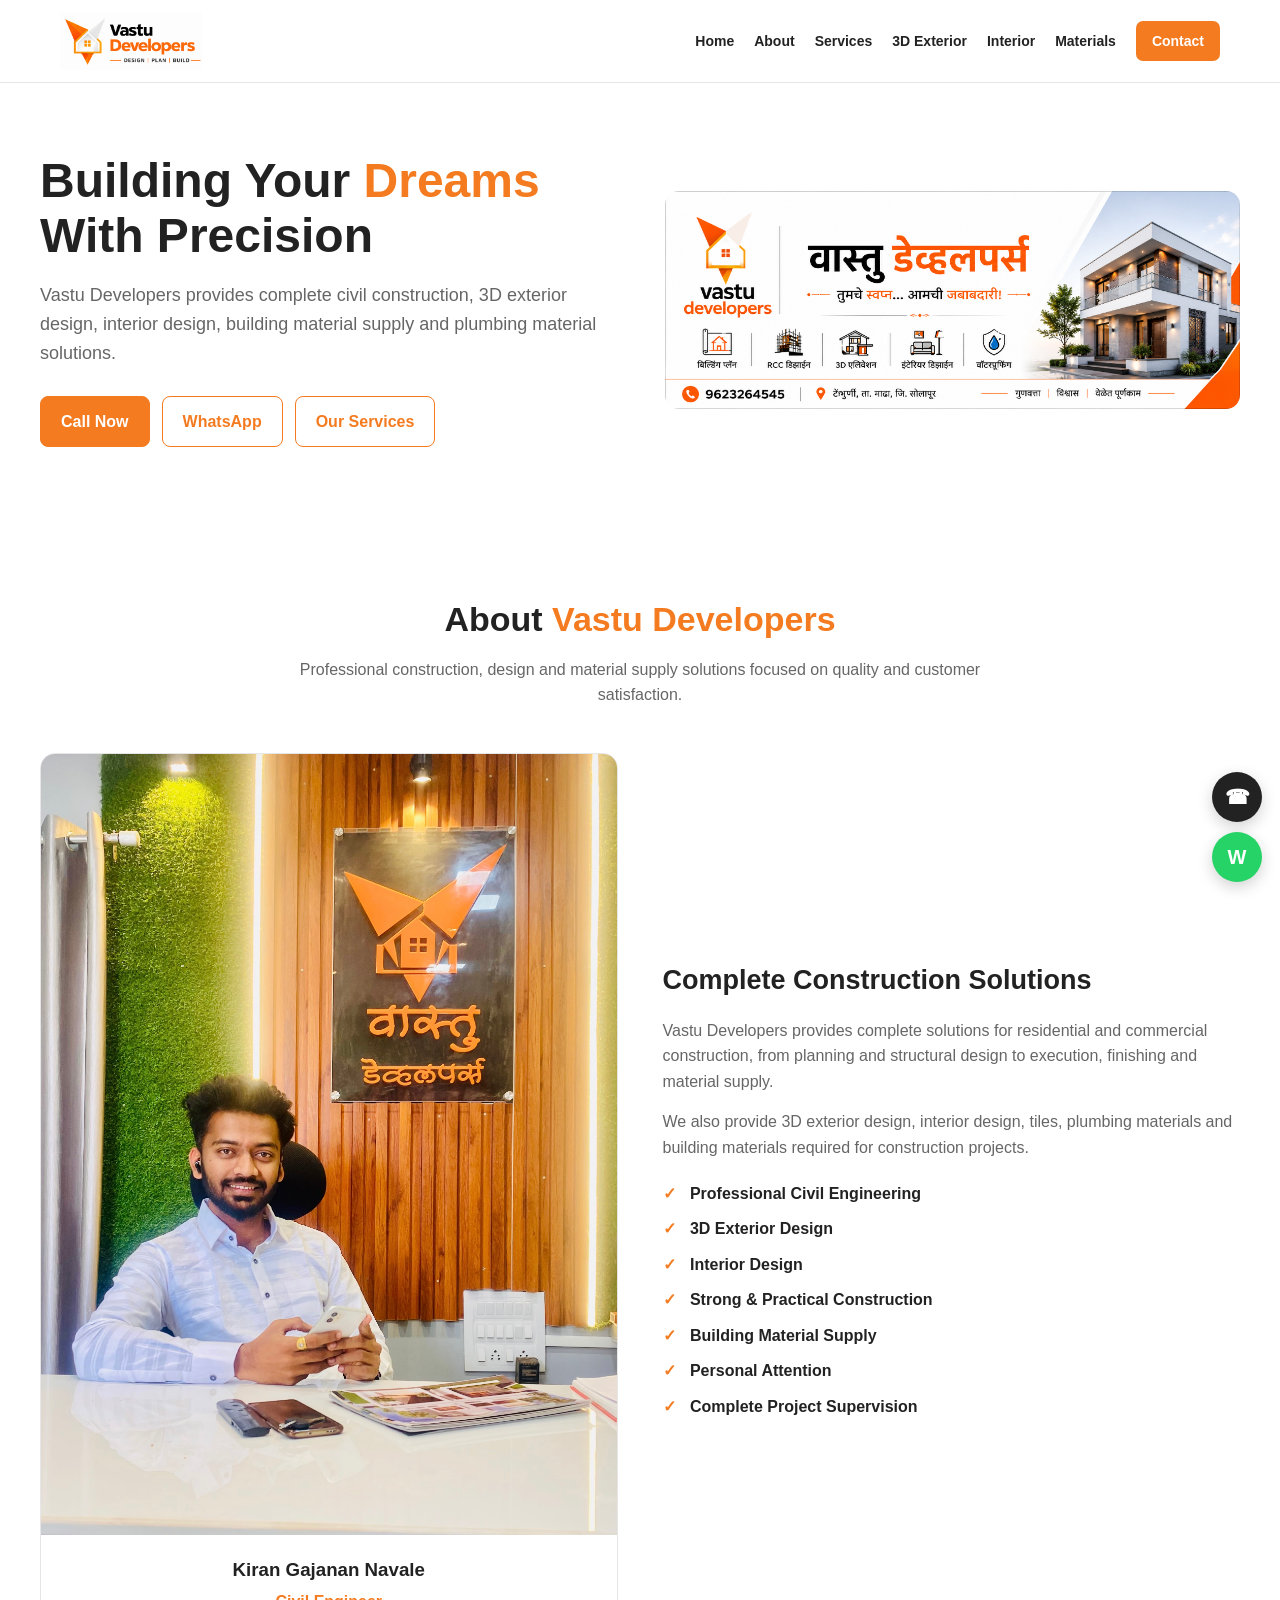
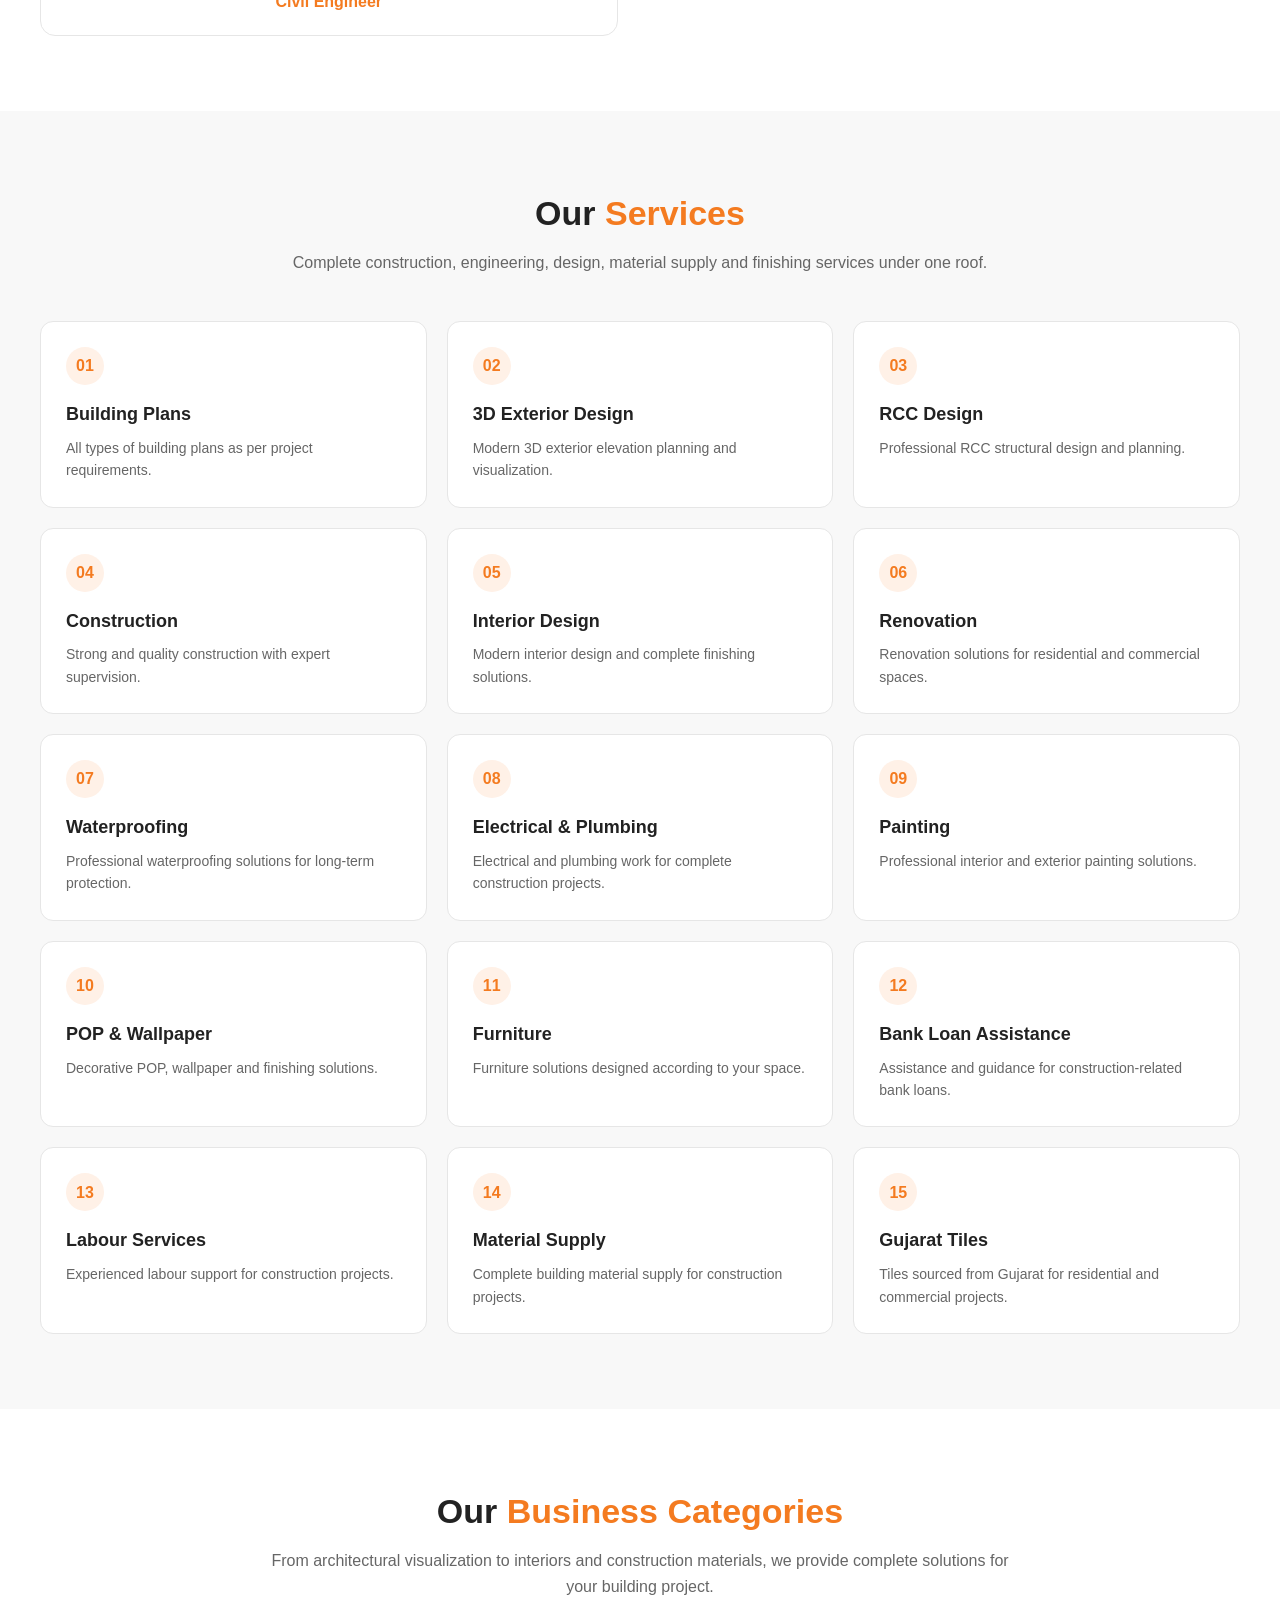
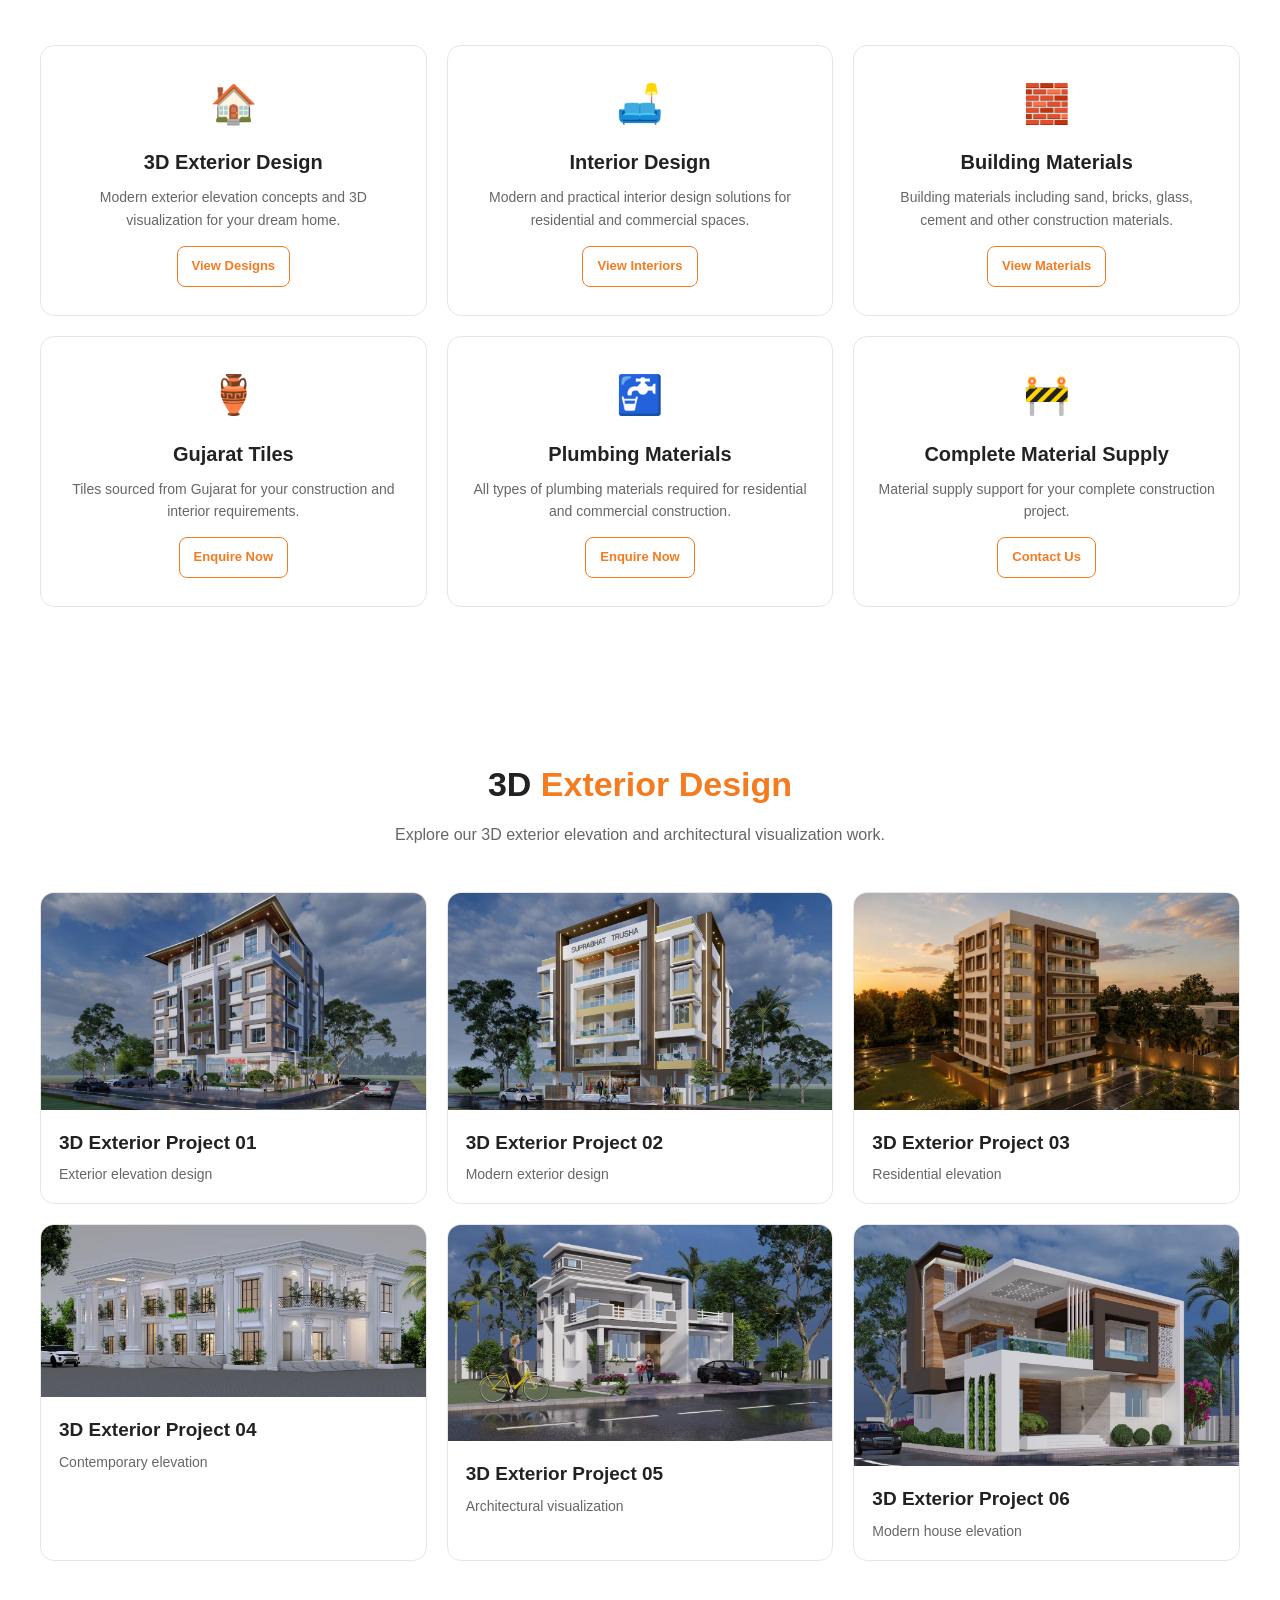
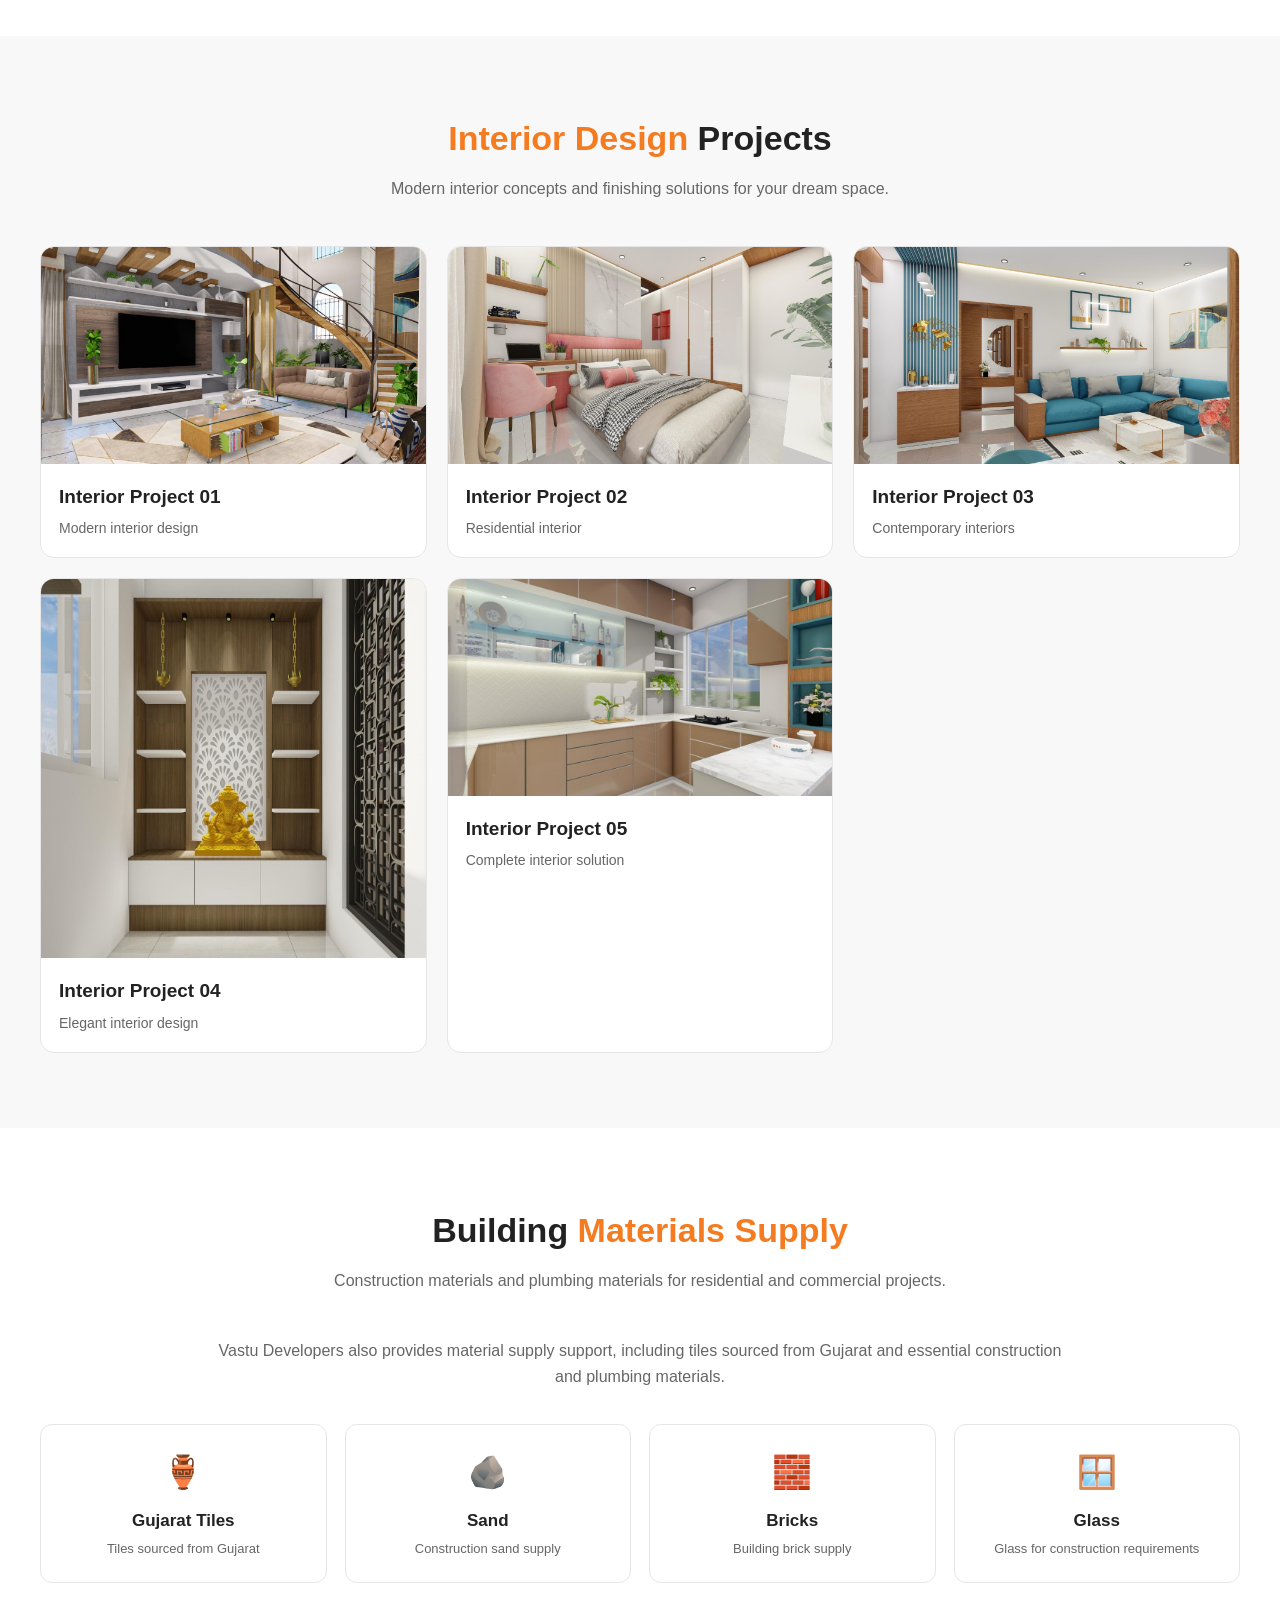
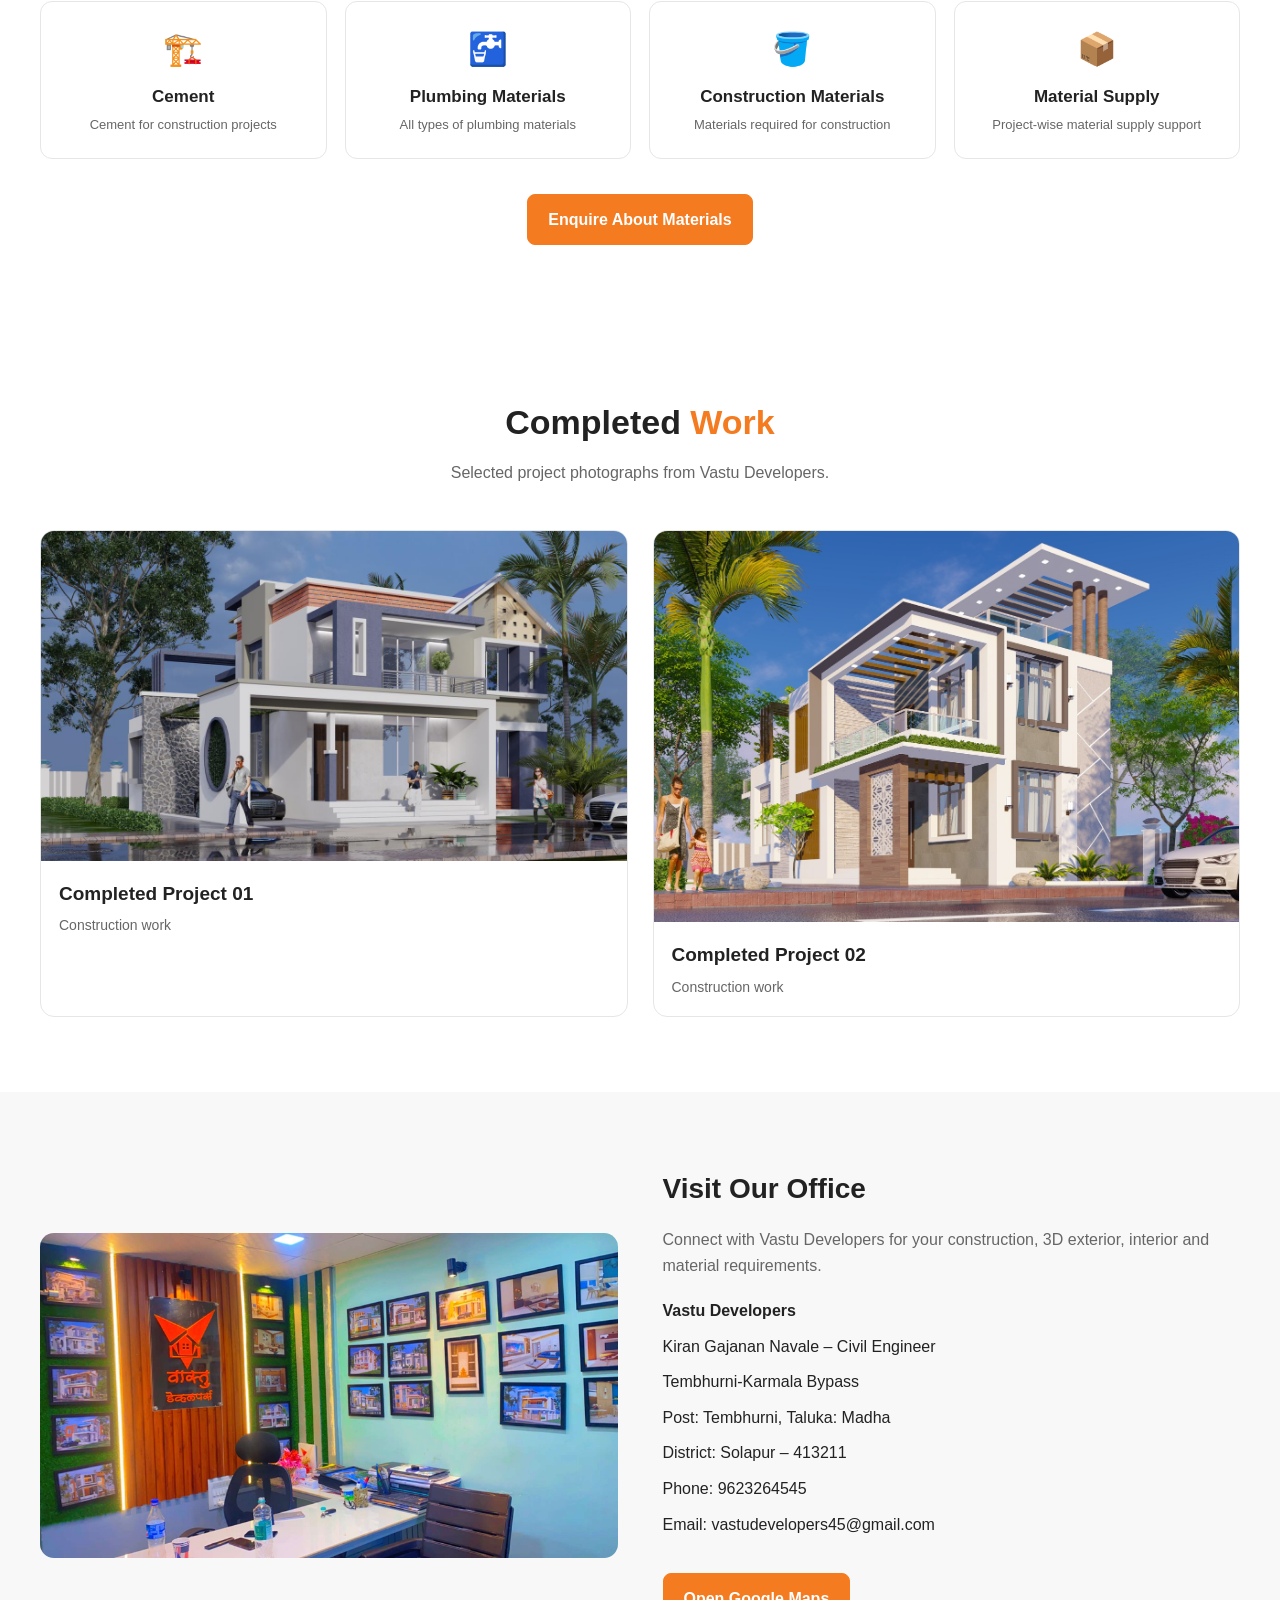
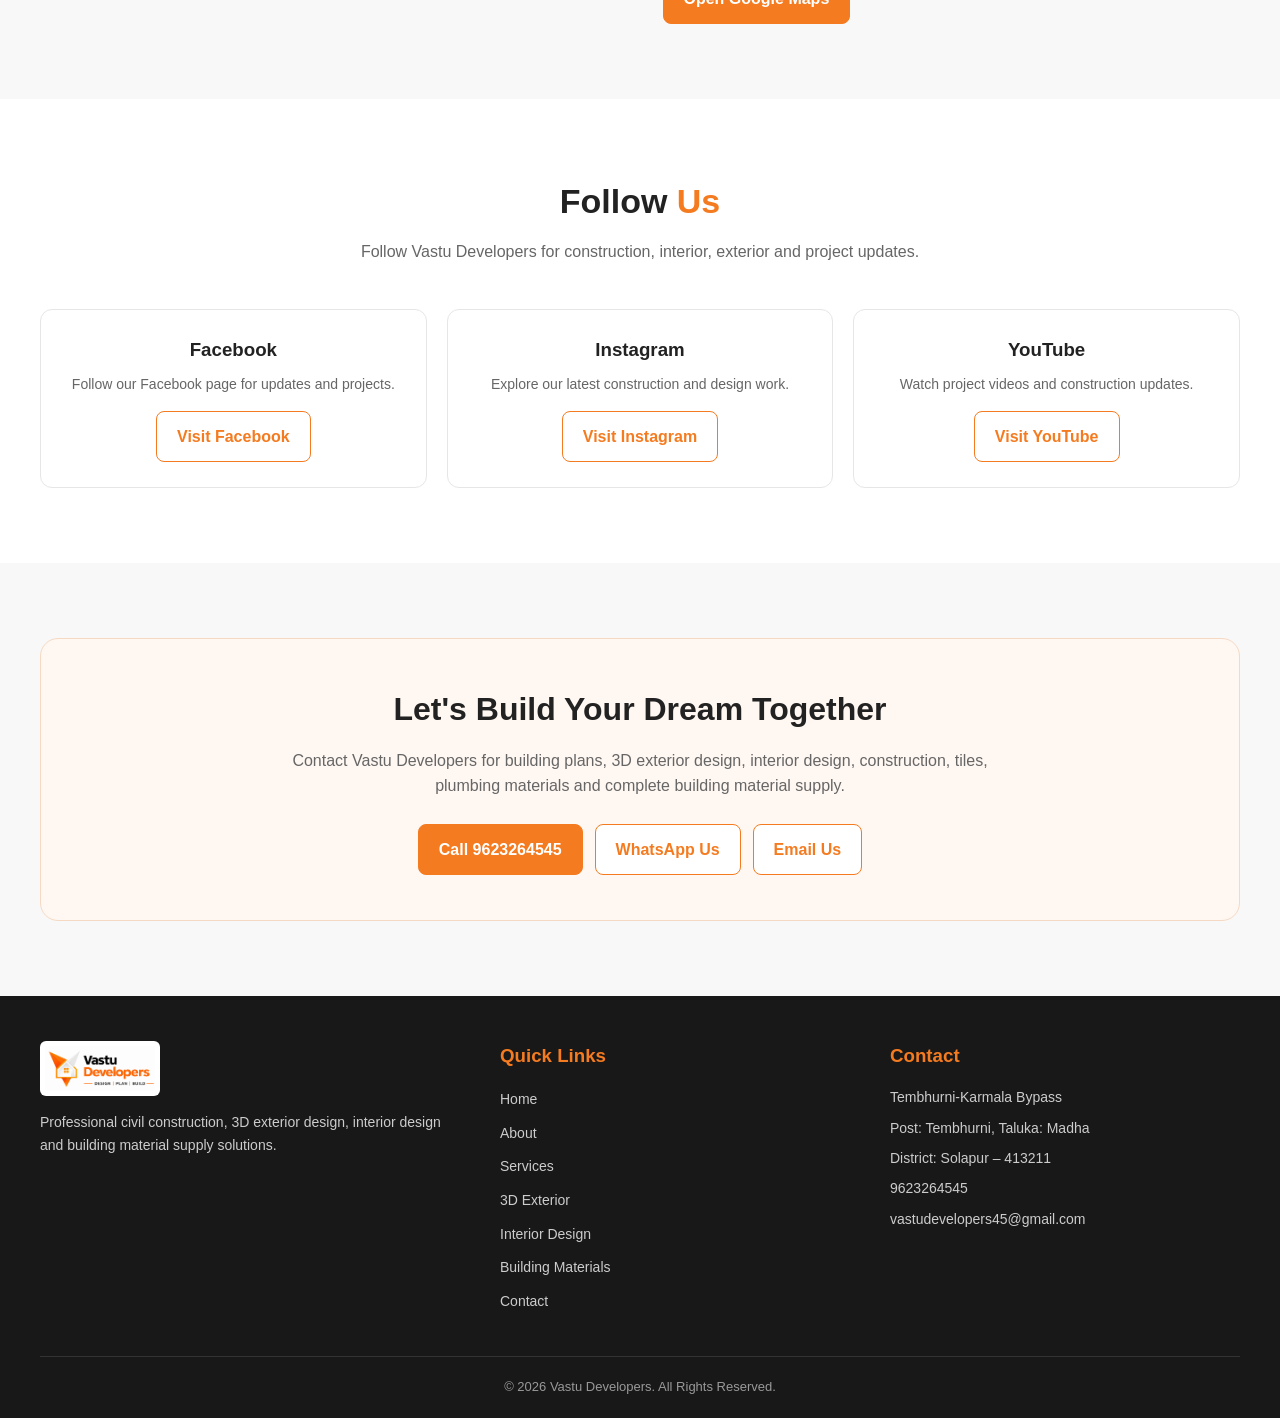
==== index.html @ 8c52ddad "Update index.html" ====
<!DOCTYPE html>
<html lang="en">

<head>

    <meta charset="UTF-8">

    <meta name="viewport" content="width=device-width, initial-scale=1.0">

    <title>Vastu Developers | Construction, 3D Exterior, Interior & Building Materials</title>

    <meta name="description"
        content="Vastu Developers - Civil construction, 3D exterior design, interior design, Gujarat tiles, plumbing materials and complete building material supply in Tembhurni, Madha, Solapur.">

    <meta name="keywords"
        content="Vastu Developers, construction Tembhurni, civil engineer Tembhurni, 3D exterior design, interior design, Gujarat tiles, plumbing material, sand, bricks, glass, cement, building material supply">

    <meta name="author" content="Vastu Developers">


    <style>

        * {
            margin: 0;
            padding: 0;
            box-sizing: border-box;
        }

        html {
            scroll-behavior: smooth;
        }

        body {
            font-family: Arial, Helvetica, sans-serif;
            background: #ffffff;
            color: #222;
            line-height: 1.6;
        }

        :root {
            --orange: #f47b20;
            --dark-orange: #dd6410;
            --black: #222222;
            --light: #f8f8f8;
            --border: #e6e6e6;
            --gray: #666666;
            --white: #ffffff;
        }

        a {
            text-decoration: none;
            color: inherit;
        }

        img {
            display: block;
        }


        /* =========================
           HEADER
        ========================== */

        header {
            position: sticky;
            top: 0;
            z-index: 1000;
            background: rgba(255,255,255,0.97);
            border-bottom: 1px solid var(--border);
            backdrop-filter: blur(8px);
        }

        .nav-container {
            max-width: 1200px;
            margin: auto;
            padding: 12px 20px;

            display: flex;
            align-items: center;
            justify-content: space-between;

            gap: 20px;
        }

        .logo {
            display: flex;
            align-items: center;
        }

        .logo img {
            width: auto;
            height: 58px;
            max-width: 180px;
            object-fit: contain;
        }

        nav {
            display: flex;
            align-items: center;
            gap: 20px;
        }

        nav a {
            font-size: 14px;
            font-weight: 600;
            color: var(--black);
            transition: 0.3s;
            white-space: nowrap;
        }

        nav a:hover {
            color: var(--orange);
        }

        .nav-button {
            background: var(--orange);
            color: white !important;
            padding: 9px 16px;
            border-radius: 7px;
        }

        .nav-button:hover {
            background: var(--dark-orange);
        }


        /* =========================
           HERO
        ========================== */

        .hero {
            padding: 70px 20px;
            background: #fff;
        }

        .hero-container {
            max-width: 1200px;
            margin: auto;

            display: grid;
            grid-template-columns: 1fr 1fr;

            align-items: center;
            gap: 50px;
        }

        .hero-content h1 {
            font-size: 48px;
            line-height: 1.15;
            margin-bottom: 18px;
            color: var(--black);
        }

        .hero-content h1 span {
            color: var(--orange);
        }

        .hero-content p {
            color: var(--gray);
            font-size: 18px;
            margin-bottom: 28px;
            max-width: 600px;
        }

        .hero-buttons {
            display: flex;
            gap: 12px;
            flex-wrap: wrap;
        }

        .btn {
            display: inline-flex;
            align-items: center;
            justify-content: center;

            padding: 12px 20px;

            border-radius: 8px;

            font-weight: 700;

            border: 1px solid var(--orange);

            transition: 0.3s;
        }

        .btn-primary {
            background: var(--orange);
            color: white;
        }

        .btn-primary:hover {
            background: var(--dark-orange);
        }

        .btn-secondary {
            color: var(--orange);
            background: white;
        }

        .btn-secondary:hover {
            background: #fff5ed;
        }

        .hero-image {
            text-align: center;
        }

        .hero-image img {
            width: auto;
            height: auto;
            max-width: 100%;
            margin: auto;
            border-radius: 14px;
        }


        /* =========================
           COMMON SECTION
        ========================== */

        section {
            padding: 75px 20px;
        }

        .section-light {
            background: var(--light);
        }

        .section-container {
            max-width: 1200px;
            margin: auto;
        }

        .section-heading {
            text-align: center;
            margin-bottom: 45px;
        }

        .section-heading h2 {
            font-size: 34px;
            margin-bottom: 10px;
            color: var(--black);
        }

        .section-heading h2 span {
            color: var(--orange);
        }

        .section-heading p {
            max-width: 750px;
            margin: auto;
            color: var(--gray);
        }


        /* =========================
           ABOUT
        ========================== */

        .about-grid {
            display: grid;
            grid-template-columns: 1fr 1fr;
            gap: 45px;
            align-items: center;
        }

        .founder-card {
            border: 1px solid var(--border);
            background: white;
            border-radius: 15px;
            overflow: hidden;
        }

        .founder-card img {
            width: auto;
            height: auto;
            max-width: 100%;
            margin: auto;
        }

        .founder-info {
            padding: 20px;
            text-align: center;
        }

        .founder-info h3 {
            margin-bottom: 5px;
        }

        .founder-info p {
            color: var(--orange);
            font-weight: 600;
        }

        .about-content h3 {
            font-size: 27px;
            margin-bottom: 15px;
        }

        .about-content p {
            color: var(--gray);
            margin-bottom: 15px;
        }

        .about-list {
            list-style: none;
            margin-top: 20px;
        }

        .about-list li {
            margin-bottom: 10px;
            font-weight: 600;
        }

        .about-list li::before {
            content: "✓";
            color: var(--orange);
            font-weight: bold;
            margin-right: 10px;
        }


        /* =========================
           SERVICES
        ========================== */

        .services-grid {
            display: grid;
            grid-template-columns: repeat(3, 1fr);
            gap: 20px;
        }

        .service-card {
            background: white;
            border: 1px solid var(--border);
            border-radius: 13px;
            padding: 25px;
            transition: 0.3s;
        }

        .service-card:hover {
            transform: translateY(-4px);
            border-color: var(--orange);
        }

        .service-number {
            width: 38px;
            height: 38px;

            border-radius: 50%;

            background: #fff1e7;
            color: var(--orange);

            display: flex;
            align-items: center;
            justify-content: center;

            font-weight: bold;

            margin-bottom: 15px;
        }

        .service-card h3 {
            font-size: 18px;
            margin-bottom: 8px;
        }

        .service-card p {
            color: var(--gray);
            font-size: 14px;
        }


        /* =========================
           CATEGORY CARDS
        ========================== */

        .category-grid {
            display: grid;
            grid-template-columns: repeat(3, 1fr);
            gap: 20px;
        }

        .category-card {
            background: white;
            border: 1px solid var(--border);
            border-radius: 14px;
            padding: 28px 22px;
            text-align: center;
            transition: 0.3s;
        }

        .category-card:hover {
            transform: translateY(-5px);
            border-color: var(--orange);
        }

        .category-icon {
            font-size: 38px;
            margin-bottom: 12px;
        }

        .category-card h3 {
            font-size: 20px;
            margin-bottom: 8px;
        }

        .category-card p {
            color: var(--gray);
            font-size: 14px;
            margin-bottom: 15px;
        }

        .category-card .btn {
            font-size: 13px;
            padding: 9px 14px;
        }


        /* =========================
           PROJECT IMAGE CARDS
        ========================== */

        .projects-grid {
            display: grid;
            grid-template-columns: repeat(2, 1fr);
            gap: 25px;
        }

        .project-card {
            background: white;
            border: 1px solid var(--border);
            border-radius: 14px;
            overflow: hidden;
        }

        .project-card img {
            width: auto;
            height: auto;
            max-width: 100%;
            margin: auto;
        }

        .project-info {
            padding: 18px;
        }

        .project-info h3 {
            font-size: 19px;
            margin-bottom: 5px;
        }

        .project-info p {
            color: var(--gray);
            font-size: 14px;
        }


        /* =========================
           THREE COLUMN PROJECTS
        ========================== */

        .three-column {
            display: grid;
            grid-template-columns: repeat(3, 1fr);
            gap: 20px;
        }

        .three-column .project-card img {
            width: auto;
            height: auto;
            max-width: 100%;
            margin: auto;
        }


        /* =========================
           MATERIAL SUPPLY
        ========================== */

        .material-intro {
            max-width: 850px;
            margin: 0 auto 35px;
            text-align: center;
            color: var(--gray);
        }

        .material-grid {
            display: grid;
            grid-template-columns: repeat(4, 1fr);
            gap: 18px;
        }

        .material-card {
            background: white;
            border: 1px solid var(--border);
            border-radius: 12px;
            padding: 22px 15px;
            text-align: center;
            transition: 0.3s;
        }

        .material-card:hover {
            transform: translateY(-4px);
            border-color: var(--orange);
        }

        .material-icon {
            font-size: 32px;
            margin-bottom: 8px;
        }

        .material-card h3 {
            font-size: 17px;
            margin-bottom: 5px;
        }

        .material-card p {
            color: var(--gray);
            font-size: 13px;
        }


        /* =========================
           OFFICE
        ========================== */

        .office-grid {
            display: grid;
            grid-template-columns: 1fr 1fr;
            gap: 45px;
            align-items: center;
        }

        .office-image img {
            width: auto;
            height: auto;
            max-width: 100%;
            margin: auto;
            border-radius: 14px;
        }

        .office-content h3 {
            font-size: 28px;
            margin-bottom: 15px;
        }

        .office-content p {
            color: var(--gray);
            margin-bottom: 12px;
        }

        .office-details {
            margin-top: 20px;
        }

        .office-details div {
            margin-bottom: 10px;
        }

        .office-details strong {
            color: var(--black);
        }


        /* =========================
           SOCIAL
        ========================== */

        .social-grid {
            display: grid;
            grid-template-columns: repeat(3, 1fr);
            gap: 20px;
        }

        .social-card {
            border: 1px solid var(--border);
            border-radius: 12px;
            padding: 25px;
            text-align: center;
            background: white;
            transition: 0.3s;
        }

        .social-card:hover {
            transform: translateY(-4px);
            border-color: var(--orange);
        }

        .social-card h3 {
            margin-bottom: 8px;
        }

        .social-card p {
            color: var(--gray);
            font-size: 14px;
            margin-bottom: 15px;
        }


        /* =========================
           CONTACT
        ========================== */

        .contact-box {
            background: #fff7f1;
            border: 1px solid #f6d9c3;
            border-radius: 18px;
            padding: 45px;
            text-align: center;
        }

        .contact-box h2 {
            font-size: 32px;
            margin-bottom: 12px;
        }

        .contact-box p {
            color: var(--gray);
            max-width: 750px;
            margin: 0 auto 25px;
        }

        .contact-buttons {
            display: flex;
            justify-content: center;
            gap: 12px;
            flex-wrap: wrap;
        }


        /* =========================
           FOOTER
        ========================== */

        footer {
            background: #181818;
            color: white;
            padding: 45px 20px 20px;
        }

        .footer-container {
            max-width: 1200px;
            margin: auto;

            display: grid;
            grid-template-columns: 1.2fr 1fr 1fr;

            gap: 40px;
        }

        .footer-logo img {
            width: auto;
            height: 55px;
            max-width: 180px;

            margin-bottom: 15px;

            background: white;
            padding: 5px;

            border-radius: 6px;
        }

        .footer-column h3 {
            margin-bottom: 15px;
            color: var(--orange);
        }

        .footer-column p {
            color: #ccc;
            font-size: 14px;
            margin-bottom: 8px;
        }

        .footer-links {
            list-style: none;
        }

        .footer-links li {
            margin-bottom: 8px;
        }

        .footer-links a {
            color: #ccc;
            font-size: 14px;
        }

        .footer-links a:hover {
            color: var(--orange);
        }

        .copyright {
            max-width: 1200px;
            margin: 35px auto 0;

            padding-top: 20px;

            border-top: 1px solid #333;

            text-align: center;

            color: #999;

            font-size: 13px;
        }


        /* =========================
           FLOATING BUTTONS
        ========================== */

        .floating-buttons {
            position: fixed;

            right: 18px;
            bottom: 18px;

            z-index: 999;

            display: flex;
            flex-direction: column;

            gap: 10px;
        }

        .floating-btn {
            width: 50px;
            height: 50px;

            border-radius: 50%;

            display: flex;
            align-items: center;
            justify-content: center;

            color: white;

            font-size: 20px;

            font-weight: bold;

            box-shadow: 0 5px 15px rgba(0,0,0,0.18);
        }

        .call-btn {
            background: #222;
        }

        .whatsapp-btn {
            background: #25d366;
        }


        /* =========================
           MOBILE
        ========================== */

        @media (max-width: 1000px) {

            nav {
                gap: 10px;
            }

            nav a {
                font-size: 12px;
            }

            .hero-container,
            .about-grid,
            .office-grid {
                grid-template-columns: 1fr;
            }

            .hero-content {
                text-align: center;
            }

            .hero-content p {
                margin-left: auto;
                margin-right: auto;
            }

            .hero-buttons {
                justify-content: center;
            }

            .services-grid,
            .three-column,
            .category-grid {
                grid-template-columns: repeat(2, 1fr);
            }

            .material-grid {
                grid-template-columns: repeat(3, 1fr);
            }

            .footer-container {
                grid-template-columns: 1fr 1fr;
            }
        }


        @media (max-width: 650px) {

            .nav-container {
                padding: 10px 15px;
            }

            .logo img {
                height: 48px;
                max-width: 145px;
            }

            nav {
                display: none;
            }

            .hero {
                padding: 50px 15px;
            }

            .hero-content h1 {
                font-size: 36px;
            }

            .hero-content p {
                font-size: 16px;
            }

            section {
                padding: 55px 15px;
            }

            .section-heading h2 {
                font-size: 28px;
            }

            .services-grid,
            .projects-grid,
            .three-column,
            .category-grid,
            .material-grid,
            .social-grid {
                grid-template-columns: 1fr;
            }

            .contact-box {
                padding: 30px 20px;
            }

            .contact-box h2 {
                font-size: 27px;
            }

            .footer-container {
                grid-template-columns: 1fr;
                gap: 25px;
            }

            .floating-buttons {
                right: 12px;
                bottom: 12px;
            }
        }

    </style>

</head>


<body>


<!-- =========================
     HEADER
========================== -->

<header>

    <div class="nav-container">

        <a href="#home" class="logo">

            <img src="images/logo.PNG"
                 alt="Vastu Developers Logo">

        </a>


        <nav>

            <a href="#home">Home</a>

            <a href="#about">About</a>

            <a href="#services">Services</a>

            <a href="#exterior">3D Exterior</a>

            <a href="#interiors">Interior</a>

            <a href="#materials">Materials</a>

            <a href="#contact" class="nav-button">
                Contact
            </a>

        </nav>

    </div>

</header>



<!-- =========================
     HERO
========================== -->

<section class="hero" id="home">

    <div class="hero-container">


        <div class="hero-content">

            <h1>

                Building Your
                <span>Dreams</span>
                With Precision

            </h1>


            <p>

                Vastu Developers provides complete civil construction,
                3D exterior design, interior design, building material
                supply and plumbing material solutions.

            </p>


            <div class="hero-buttons">

                <a href="tel:+919623264545"
                   class="btn btn-primary">

                    Call Now

                </a>


                <a href="https://wa.me/919623264545"
                   target="_blank"
                   class="btn btn-secondary">

                    WhatsApp

                </a>


                <a href="#services"
                   class="btn btn-secondary">

                    Our Services

                </a>

            </div>

        </div>



        <div class="hero-image">

            <img src="images/hero.PNG"
                 alt="Vastu Developers Construction Project">

        </div>

    </div>

</section>



<!-- =========================
     ABOUT
========================== -->

<section id="about">

    <div class="section-container">


        <div class="section-heading">

            <h2>
                About <span>Vastu Developers</span>
            </h2>

            <p>

                Professional construction, design and material
                supply solutions focused on quality and customer
                satisfaction.

            </p>

        </div>



        <div class="about-grid">


            <div class="founder-card">

                <img src="images/founder.jpg"
                     alt="Kiran Gajanan Navale">

                <div class="founder-info">

                    <h3>
                        Kiran Gajanan Navale
                    </h3>

                    <p>
                        Civil Engineer
                    </p>

                </div>

            </div>



            <div class="about-content">

                <h3>
                    Complete Construction Solutions
                </h3>


                <p>

                    Vastu Developers provides complete solutions
                    for residential and commercial construction,
                    from planning and structural design to execution,
                    finishing and material supply.

                </p>


                <p>

                    We also provide 3D exterior design, interior design,
                    tiles, plumbing materials and building materials
                    required for construction projects.

                </p>


                <ul class="about-list">

                    <li>
                        Professional Civil Engineering
                    </li>

                    <li>
                        3D Exterior Design
                    </li>

                    <li>
                        Interior Design
                    </li>

                    <li>
                        Strong & Practical Construction
                    </li>

                    <li>
                        Building Material Supply
                    </li>

                    <li>
                        Personal Attention
                    </li>

                    <li>
                        Complete Project Supervision
                    </li>

                </ul>

            </div>

        </div>

    </div>

</section>



<!-- =========================
     SERVICES
========================== -->

<section class="section-light" id="services">

    <div class="section-container">


        <div class="section-heading">

            <h2>
                Our <span>Services</span>
            </h2>

            <p>

                Complete construction, engineering, design,
                material supply and finishing services under
                one roof.

            </p>

        </div>



        <div class="services-grid">


            <div class="service-card">

                <div class="service-number">
                    01
                </div>

                <h3>
                    Building Plans
                </h3>

                <p>
                    All types of building plans as per project requirements.
                </p>

            </div>



            <div class="service-card">

                <div class="service-number">
                    02
                </div>

                <h3>
                    3D Exterior Design
                </h3>

                <p>
                    Modern 3D exterior elevation planning and visualization.
                </p>

            </div>



            <div class="service-card">

                <div class="service-number">
                    03
                </div>

                <h3>
                    RCC Design
                </h3>

                <p>
                    Professional RCC structural design and planning.
                </p>

            </div>



            <div class="service-card">

                <div class="service-number">
                    04
                </div>

                <h3>
                    Construction
                </h3>

                <p>
                    Strong and quality construction with expert supervision.
                </p>

            </div>



            <div class="service-card">

                <div class="service-number">
                    05
                </div>

                <h3>
                    Interior Design
                </h3>

                <p>
                    Modern interior design and complete finishing solutions.
                </p>

            </div>



            <div class="service-card">

                <div class="service-number">
                    06
                </div>

                <h3>
                    Renovation
                </h3>

                <p>
                    Renovation solutions for residential and commercial spaces.
                </p>

            </div>



            <div class="service-card">

                <div class="service-number">
                    07
                </div>

                <h3>
                    Waterproofing
                </h3>

                <p>
                    Professional waterproofing solutions for long-term protection.
                </p>

            </div>



            <div class="service-card">

                <div class="service-number">
                    08
                </div>

                <h3>
                    Electrical & Plumbing
                </h3>

                <p>
                    Electrical and plumbing work for complete construction projects.
                </p>

            </div>



            <div class="service-card">

                <div class="service-number">
                    09
                </div>

                <h3>
                    Painting
                </h3>

                <p>
                    Professional interior and exterior painting solutions.
                </p>

            </div>



            <div class="service-card">

                <div class="service-number">
                    10
                </div>

                <h3>
                    POP & Wallpaper
                </h3>

                <p>
                    Decorative POP, wallpaper and finishing solutions.
                </p>

            </div>



            <div class="service-card">

                <div class="service-number">
                    11
                </div>

                <h3>
                    Furniture
                </h3>

                <p>
                    Furniture solutions designed according to your space.
                </p>

            </div>



            <div class="service-card">

                <div class="service-number">
                    12
                </div>

                <h3>
                    Bank Loan Assistance
                </h3>

                <p>
                    Assistance and guidance for construction-related bank loans.
                </p>

            </div>



            <div class="service-card">

                <div class="service-number">
                    13
                </div>

                <h3>
                    Labour Services
                </h3>

                <p>
                    Experienced labour support for construction projects.
                </p>

            </div>



            <div class="service-card">

                <div class="service-number">
                    14
                </div>

                <h3>
                    Material Supply
                </h3>

                <p>
                    Complete building material supply for construction projects.
                </p>

            </div>



            <div class="service-card">

                <div class="service-number">
                    15
                </div>

                <h3>
                    Gujarat Tiles
                </h3>

                <p>
                    Tiles sourced from Gujarat for residential and commercial projects.
                </p>

            </div>


        </div>

    </div>

</section>



<!-- =========================
     BUSINESS CATEGORIES
========================== -->

<section id="business">

    <div class="section-container">


        <div class="section-heading">

            <h2>
                Our <span>Business Categories</span>
            </h2>

            <p>

                From architectural visualization to interiors and
                construction materials, we provide complete solutions
                for your building project.

            </p>

        </div>



        <div class="category-grid">


            <div class="category-card">

                <div class="category-icon">
                    🏠
                </div>

                <h3>
                    3D Exterior Design
                </h3>

                <p>

                    Modern exterior elevation concepts and
                    3D visualization for your dream home.

                </p>

                <a href="#exterior"
                   class="btn btn-secondary">

                    View Designs

                </a>

            </div>



            <div class="category-card">

                <div class="category-icon">
                    🛋️
                </div>

                <h3>
                    Interior Design
                </h3>

                <p>

                    Modern and practical interior design solutions
                    for residential and commercial spaces.

                </p>

                <a href="#interiors"
                   class="btn btn-secondary">

                    View Interiors

                </a>

            </div>



            <div class="category-card">

                <div class="category-icon">
                    🧱
                </div>

                <h3>
                    Building Materials
                </h3>

                <p>

                    Building materials including sand, bricks,
                    glass, cement and other construction materials.

                </p>

                <a href="#materials"
                   class="btn btn-secondary">

                    View Materials

                </a>

            </div>



            <div class="category-card">

                <div class="category-icon">
                    🏺
                </div>

                <h3>
                    Gujarat Tiles
                </h3>

                <p>

                    Tiles sourced from Gujarat for your
                    construction and interior requirements.

                </p>

                <a href="#materials"
                   class="btn btn-secondary">

                    Enquire Now

                </a>

            </div>



            <div class="category-card">

                <div class="category-icon">
                    🚰
                </div>

                <h3>
                    Plumbing Materials
                </h3>

                <p>

                    All types of plumbing materials required
                    for residential and commercial construction.

                </p>

                <a href="#materials"
                   class="btn btn-secondary">

                    Enquire Now

                </a>

            </div>



            <div class="category-card">

                <div class="category-icon">
                    🚧
                </div>

                <h3>
                    Complete Material Supply
                </h3>

                <p>

                    Material supply support for your complete
                    construction project.

                </p>

                <a href="#materials"
                   class="btn btn-secondary">

                    Contact Us

                </a>

            </div>


        </div>

    </div>

</section>



<!-- =========================
     3D EXTERIOR PROJECTS
========================== -->

<section id="exterior">

    <div class="section-container">


        <div class="section-heading">

            <h2>
                3D <span>Exterior Design</span>
            </h2>

            <p>

                Explore our 3D exterior elevation and
                architectural visualization work.

            </p>

        </div>



        <div class="three-column">


            <div class="project-card">

                <img src="images/3D%20Project%201.JPG"
                     alt="3D Exterior Project 1">

                <div class="project-info">

                    <h3>
                        3D Exterior Project 01
                    </h3>

                    <p>
                        Exterior elevation design
                    </p>

                </div>

            </div>



            <div class="project-card">

                <img src="images/3D%20Project%202.JPG"
                     alt="3D Exterior Project 2">

                <div class="project-info">

                    <h3>
                        3D Exterior Project 02
                    </h3>

                    <p>
                        Modern exterior design
                    </p>

                </div>

            </div>



            <div class="project-card">

                <img src="images/3D%20Project%203.JPG"
                     alt="3D Exterior Project 3">

                <div class="project-info">

                    <h3>
                        3D Exterior Project 03
                    </h3>

                    <p>
                        Residential elevation
                    </p>

                </div>

            </div>



            <div class="project-card">

                <img src="images/3D%20Project%204.JPG"
                     alt="3D Exterior Project 4">

                <div class="project-info">

                    <h3>
                        3D Exterior Project 04
                    </h3>

                    <p>
                        Contemporary elevation
                    </p>

                </div>

            </div>



            <div class="project-card">

                <img src="images/3D%20Project%205.JPG"
                     alt="3D Exterior Project 5">

                <div class="project-info">

                    <h3>
                        3D Exterior Project 05
                    </h3>

                    <p>
                        Architectural visualization
                    </p>

                </div>

            </div>



            <div class="project-card">

                <img src="images/3D%20Project%206.JPG"
                     alt="3D Exterior Project 6">

                <div class="project-info">

                    <h3>
                        3D Exterior Project 06
                    </h3>

                    <p>
                        Modern house elevation
                    </p>

                </div>

            </div>


        </div>

    </div>

</section>



<!-- =========================
     INTERIOR PROJECTS
========================== -->

<section class="section-light" id="interiors">

    <div class="section-container">


        <div class="section-heading">

            <h2>
                <span>Interior Design</span> Projects
            </h2>

            <p>

                Modern interior concepts and finishing
                solutions for your dream space.

            </p>

        </div>



        <div class="three-column">


            <div class="project-card">

                <img src="images/Interior%20Project%201.JPG"
                     alt="Interior Design Project 1">

                <div class="project-info">

                    <h3>
                        Interior Project 01
                    </h3>

                    <p>
                        Modern interior design
                    </p>

                </div>

            </div>



            <div class="project-card">

                <img src="images/Interior%20Project%202.JPG"
                     alt="Interior Design Project 2">

                <div class="project-info">

                    <h3>
                        Interior Project 02
                    </h3>

                    <p>
                        Residential interior
                    </p>

                </div>

            </div>



            <div class="project-card">

                <img src="images/Interior%20Project%203.JPG"
                     alt="Interior Design Project 3">

                <div class="project-info">

                    <h3>
                        Interior Project 03
                    </h3>

                    <p>
                        Contemporary interiors
                    </p>

                </div>

            </div>



            <div class="project-card">

                <img src="images/Interior%20Project%204.JPG"
                     alt="Interior Design Project 4">

                <div class="project-info">

                    <h3>
                        Interior Project 04
                    </h3>

                    <p>
                        Elegant interior design
                    </p>

                </div>

            </div>



            <div class="project-card">

                <img src="images/Interior%20Project%205.JPG"
                     alt="Interior Design Project 5">

                <div class="project-info">

                    <h3>
                        Interior Project 05
                    </h3>

                    <p>
                        Complete interior solution
                    </p>

                </div>

            </div>


        </div>

    </div>

</section>



<!-- =========================
     MATERIAL SUPPLY
========================== -->

<section id="materials">

    <div class="section-container">


        <div class="section-heading">

            <h2>
                Building <span>Materials Supply</span>
            </h2>

            <p>

                Construction materials and plumbing materials
                for residential and commercial projects.

            </p>

        </div>


        <p class="material-intro">

            Vastu Developers also provides material supply support,
            including tiles sourced from Gujarat and essential
            construction and plumbing materials.

        </p>



        <div class="material-grid">


            <div class="material-card">

                <div class="material-icon">
                    🏺
                </div>

                <h3>
                    Gujarat Tiles
                </h3>

                <p>
                    Tiles sourced from Gujarat
                </p>

            </div>



            <div class="material-card">

                <div class="material-icon">
                    🪨
                </div>

                <h3>
                    Sand
                </h3>

                <p>
                    Construction sand supply
                </p>

            </div>



            <div class="material-card">

                <div class="material-icon">
                    🧱
                </div>

                <h3>
                    Bricks
                </h3>

                <p>
                    Building brick supply
                </p>

            </div>



            <div class="material-card">

                <div class="material-icon">
                    🪟
                </div>

                <h3>
                    Glass
                </h3>

                <p>
                    Glass for construction requirements
                </p>

            </div>



            <div class="material-card">

                <div class="material-icon">
                    🏗️
                </div>

                <h3>
                    Cement
                </h3>

                <p>
                    Cement for construction projects
                </p>

            </div>



            <div class="material-card">

                <div class="material-icon">
                    🚰
                </div>

                <h3>
                    Plumbing Materials
                </h3>

                <p>
                    All types of plumbing materials
                </p>

            </div>



            <div class="material-card">

                <div class="material-icon">
                    🪣
                </div>

                <h3>
                    Construction Materials
                </h3>

                <p>
                    Materials required for construction
                </p>

            </div>



            <div class="material-card">

                <div class="material-icon">
                    📦
                </div>

                <h3>
                    Material Supply
                </h3>

                <p>
                    Project-wise material supply support
                </p>

            </div>


        </div>


        <div style="text-align:center; margin-top:35px;">

            <a href="https://wa.me/919623264545?text=Hello%20Vastu%20Developers%2C%20I%20want%20to%20know%20about%20building%20materials%20and%20prices."
               target="_blank"
               class="btn btn-primary">

                Enquire About Materials

            </a>

        </div>

    </div>

</section>



<!-- =========================
     COMPLETED WORK
========================== -->

<section>

    <div class="section-container">


        <div class="section-heading">

            <h2>
                Completed <span>Work</span>
            </h2>

            <p>

                Selected project photographs from
                Vastu Developers.

            </p>

        </div>



        <div class="projects-grid">


            <div class="project-card">

                <img src="images/project-1.JPEG"
                     alt="Vastu Developers Project 1">

                <div class="project-info">

                    <h3>
                        Completed Project 01
                    </h3>

                    <p>
                        Construction work
                    </p>

                </div>

            </div>



            <div class="project-card">

                <img src="images/project-2.JPEG"
                     alt="Vastu Developers Project 2">

                <div class="project-info">

                    <h3>
                        Completed Project 02
                    </h3>

                    <p>
                        Construction work
                    </p>

                </div>

            </div>


        </div>

    </div>

</section>



<!-- =========================
     OFFICE
========================== -->

<section class="section-light">

    <div class="section-container">


        <div class="office-grid">


            <div class="office-image">

                <img src="images/office.jpg"
                     alt="Vastu Developers Office">

            </div>



            <div class="office-content">

                <h3>
                    Visit Our Office
                </h3>


                <p>

                    Connect with Vastu Developers for your
                    construction, 3D exterior, interior and
                    material requirements.

                </p>


                <div class="office-details">

                    <div>
                        <strong>
                            Vastu Developers
                        </strong>
                    </div>

                    <div>
                        Kiran Gajanan Navale – Civil Engineer
                    </div>

                    <div>
                        Tembhurni-Karmala Bypass
                    </div>

                    <div>
                        Post: Tembhurni, Taluka: Madha
                    </div>

                    <div>
                        District: Solapur – 413211
                    </div>

                    <div>

                        Phone:

                        <a href="tel:+919623264545">
                            9623264545
                        </a>

                    </div>

                    <div>

                        Email:

                        <a href="mailto:vastudevelopers45@gmail.com">
                            vastudevelopers45@gmail.com
                        </a>

                    </div>

                </div>


                <br>


                <a href="https://maps.app.goo.gl/xk24V7vPSnW2RWH27?g_st=ic"
                   target="_blank"
                   class="btn btn-primary">

                    Open Google Maps

                </a>

            </div>

        </div>

    </div>

</section>



<!-- =========================
     SOCIAL MEDIA
========================== -->

<section>

    <div class="section-container">


        <div class="section-heading">

            <h2>
                Follow <span>Us</span>
            </h2>

            <p>

                Follow Vastu Developers for construction,
                interior, exterior and project updates.

            </p>

        </div>



        <div class="social-grid">


            <div class="social-card">

                <h3>
                    Facebook
                </h3>

                <p>
                    Follow our Facebook page for updates and projects.
                </p>

                <a href="https://www.facebook.com/profile.php?id=100065166804311&mibextid=ZbWKwL"
                   target="_blank"
                   class="btn btn-secondary">

                    Visit Facebook

                </a>

            </div>



            <div class="social-card">

                <h3>
                    Instagram
                </h3>

                <p>
                    Explore our latest construction and design work.
                </p>

                <a href="https://instagram.com/vastudevelopers?igshid=YmMyMTA2M2Y="
                   target="_blank"
                   class="btn btn-secondary">

                    Visit Instagram

                </a>

            </div>



            <div class="social-card">

                <h3>
                    YouTube
                </h3>

                <p>
                    Watch project videos and construction updates.
                </p>

                <a href="https://youtube.com/@VastuDevelopers"
                   target="_blank"
                   class="btn btn-secondary">

                    Visit YouTube

                </a>

            </div>


        </div>

    </div>

</section>



<!-- =========================
     CONTACT
========================== -->

<section id="contact" class="section-light">

    <div class="section-container">


        <div class="contact-box">

            <h2>
                Let's Build Your Dream Together
            </h2>


            <p>

                Contact Vastu Developers for building plans,
                3D exterior design, interior design, construction,
                tiles, plumbing materials and complete building
                material supply.

            </p>


            <div class="contact-buttons">


                <a href="tel:+919623264545"
                   class="btn btn-primary">

                    Call 9623264545

                </a>


                <a href="https://wa.me/919623264545"
                   target="_blank"
                   class="btn btn-secondary">

                    WhatsApp Us

                </a>


                <a href="mailto:vastudevelopers45@gmail.com"
                   class="btn btn-secondary">

                    Email Us

                </a>


            </div>

        </div>

    </div>

</section>



<!-- =========================
     FOOTER
========================== -->

<footer>

    <div class="footer-container">


        <div class="footer-column">


            <div class="footer-logo">

                <img src="images/logo.PNG"
                     alt="Vastu Developers Logo">

            </div>


            <p>

                Professional civil construction,
                3D exterior design, interior design
                and building material supply solutions.

            </p>

        </div>



        <div class="footer-column">

            <h3>
                Quick Links
            </h3>


            <ul class="footer-links">

                <li>
                    <a href="#home">
                        Home
                    </a>
                </li>

                <li>
                    <a href="#about">
                        About
                    </a>
                </li>

                <li>
                    <a href="#services">
                        Services
                    </a>
                </li>

                <li>
                    <a href="#exterior">
                        3D Exterior
                    </a>
                </li>

                <li>
                    <a href="#interiors">
                        Interior Design
                    </a>
                </li>

                <li>
                    <a href="#materials">
                        Building Materials
                    </a>
                </li>

                <li>
                    <a href="#contact">
                        Contact
                    </a>
                </li>

            </ul>

        </div>



        <div class="footer-column">

            <h3>
                Contact
            </h3>


            <p>
                Tembhurni-Karmala Bypass
            </p>

            <p>
                Post: Tembhurni, Taluka: Madha
            </p>

            <p>
                District: Solapur – 413211
            </p>

            <p>

                <a href="tel:+919623264545">
                    9623264545
                </a>

            </p>

            <p>

                <a href="mailto:vastudevelopers45@gmail.com">
                    vastudevelopers45@gmail.com
                </a>

            </p>

        </div>

    </div>



    <div class="copyright">

        © 2026 Vastu Developers. All Rights Reserved.

    </div>

</footer>



<!-- =========================
     FLOATING BUTTONS
========================== -->

<div class="floating-buttons">


    <a href="tel:+919623264545"
       class="floating-btn call-btn"
       aria-label="Call Vastu Developers">

        ☎

    </a>


    <a href="https://wa.me/919623264545"
       target="_blank"
       class="floating-btn whatsapp-btn"
       aria-label="WhatsApp Vastu Developers">

        W

    </a>


</div>


</body>

</html>
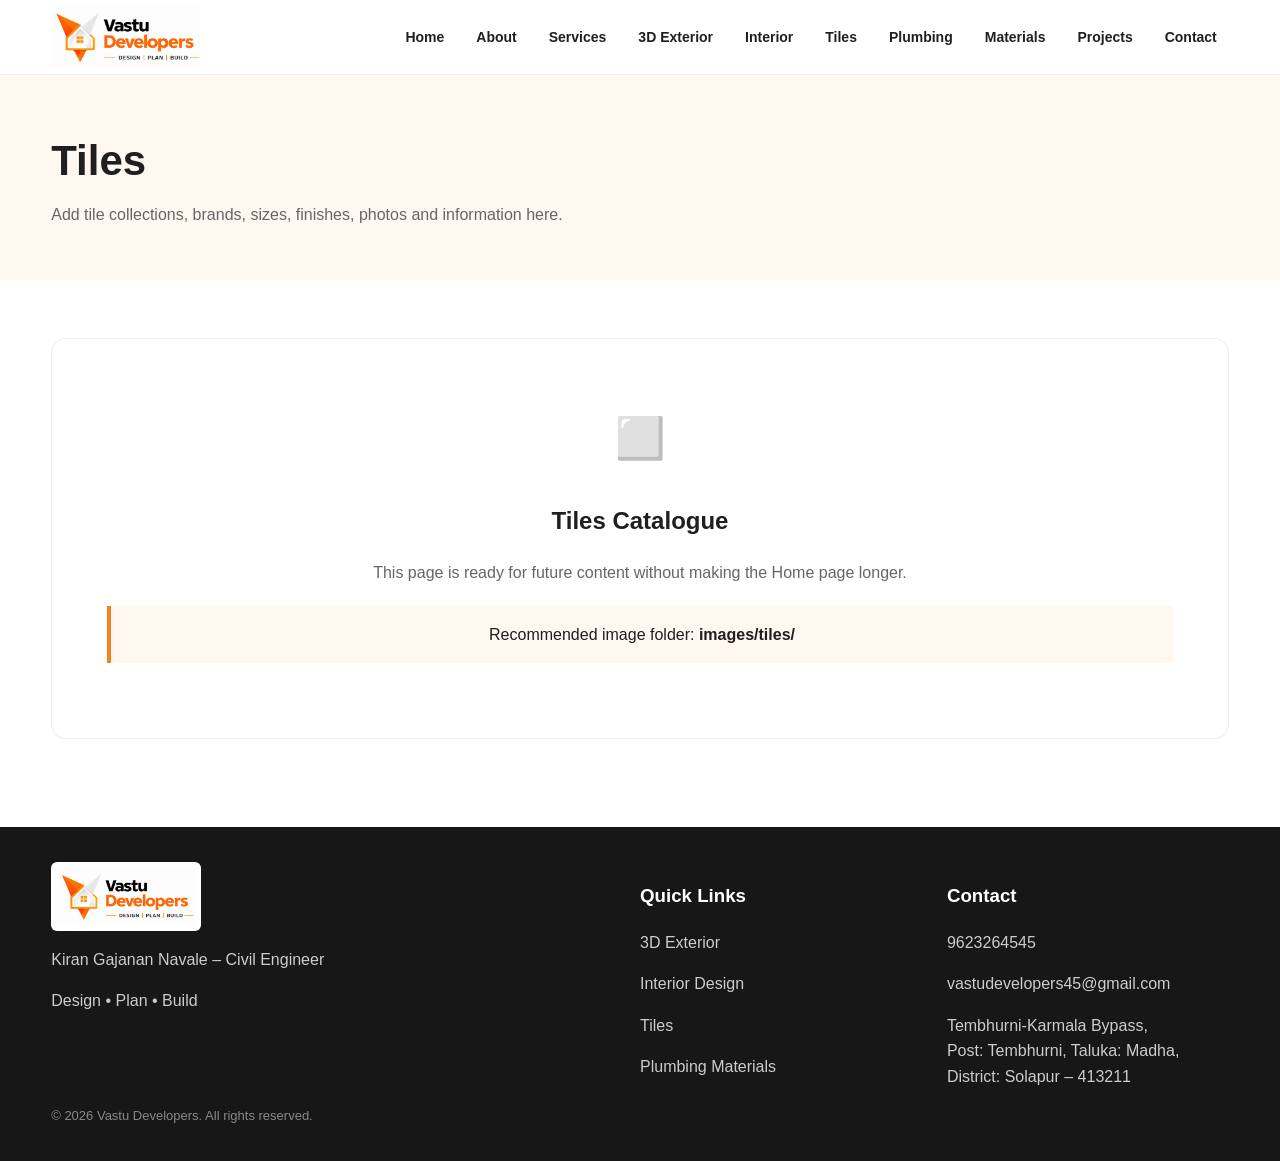
==== commit 105c0e97: "Add files via upload" ====
--- a/index.html
+++ b/index.html
@@ -1,2649 +1 @@
-<!DOCTYPE html>
-<html lang="en">
-
-<head>
-
-    <meta charset="UTF-8">
-
-    <meta name="viewport" content="width=device-width, initial-scale=1.0">
-
-    <title>Vastu Developers | Construction, 3D Exterior, Interior & Building Materials</title>
-
-    <meta name="description"
-        content="Vastu Developers - Civil construction, 3D exterior design, interior design, Gujarat tiles, plumbing materials and complete building material supply in Tembhurni, Madha, Solapur.">
-
-    <meta name="keywords"
-        content="Vastu Developers, construction Tembhurni, civil engineer Tembhurni, 3D exterior design, interior design, Gujarat tiles, plumbing material, sand, bricks, glass, cement, building material supply">
-
-    <meta name="author" content="Vastu Developers">
-
-
-    <style>
-
-        * {
-            margin: 0;
-            padding: 0;
-            box-sizing: border-box;
-        }
-
-        html {
-            scroll-behavior: smooth;
-        }
-
-        body {
-            font-family: Arial, Helvetica, sans-serif;
-            background: #ffffff;
-            color: #222;
-            line-height: 1.6;
-        }
-
-        :root {
-            --orange: #f47b20;
-            --dark-orange: #dd6410;
-            --black: #222222;
-            --light: #f8f8f8;
-            --border: #e6e6e6;
-            --gray: #666666;
-            --white: #ffffff;
-        }
-
-        a {
-            text-decoration: none;
-            color: inherit;
-        }
-
-        img {
-            display: block;
-        }
-
-
-        /* =========================
-           HEADER
-        ========================== */
-
-        header {
-            position: sticky;
-            top: 0;
-            z-index: 1000;
-            background: rgba(255,255,255,0.97);
-            border-bottom: 1px solid var(--border);
-            backdrop-filter: blur(8px);
-        }
-
-        .nav-container {
-            max-width: 1200px;
-            margin: auto;
-            padding: 12px 20px;
-
-            display: flex;
-            align-items: center;
-            justify-content: space-between;
-
-            gap: 20px;
-        }
-
-        .logo {
-            display: flex;
-            align-items: center;
-        }
-
-        .logo img {
-            width: auto;
-            height: 58px;
-            max-width: 180px;
-            object-fit: contain;
-        }
-
-        nav {
-            display: flex;
-            align-items: center;
-            gap: 20px;
-        }
-
-        nav a {
-            font-size: 14px;
-            font-weight: 600;
-            color: var(--black);
-            transition: 0.3s;
-            white-space: nowrap;
-        }
-
-        nav a:hover {
-            color: var(--orange);
-        }
-
-        .nav-button {
-            background: var(--orange);
-            color: white !important;
-            padding: 9px 16px;
-            border-radius: 7px;
-        }
-
-        .nav-button:hover {
-            background: var(--dark-orange);
-        }
-
-
-        /* =========================
-           HERO
-        ========================== */
-
-        .hero {
-            padding: 70px 20px;
-            background: #fff;
-        }
-
-        .hero-container {
-            max-width: 1200px;
-            margin: auto;
-
-            display: grid;
-            grid-template-columns: 1fr 1fr;
-
-            align-items: center;
-            gap: 50px;
-        }
-
-        .hero-content h1 {
-            font-size: 48px;
-            line-height: 1.15;
-            margin-bottom: 18px;
-            color: var(--black);
-        }
-
-        .hero-content h1 span {
-            color: var(--orange);
-        }
-
-        .hero-content p {
-            color: var(--gray);
-            font-size: 18px;
-            margin-bottom: 28px;
-            max-width: 600px;
-        }
-
-        .hero-buttons {
-            display: flex;
-            gap: 12px;
-            flex-wrap: wrap;
-        }
-
-        .btn {
-            display: inline-flex;
-            align-items: center;
-            justify-content: center;
-
-            padding: 12px 20px;
-
-            border-radius: 8px;
-
-            font-weight: 700;
-
-            border: 1px solid var(--orange);
-
-            transition: 0.3s;
-        }
-
-        .btn-primary {
-            background: var(--orange);
-            color: white;
-        }
-
-        .btn-primary:hover {
-            background: var(--dark-orange);
-        }
-
-        .btn-secondary {
-            color: var(--orange);
-            background: white;
-        }
-
-        .btn-secondary:hover {
-            background: #fff5ed;
-        }
-
-        .hero-image {
-            text-align: center;
-        }
-
-        .hero-image img {
-            width: auto;
-            height: auto;
-            max-width: 100%;
-            margin: auto;
-            border-radius: 14px;
-        }
-
-
-        /* =========================
-           COMMON SECTION
-        ========================== */
-
-        section {
-            padding: 75px 20px;
-        }
-
-        .section-light {
-            background: var(--light);
-        }
-
-        .section-container {
-            max-width: 1200px;
-            margin: auto;
-        }
-
-        .section-heading {
-            text-align: center;
-            margin-bottom: 45px;
-        }
-
-        .section-heading h2 {
-            font-size: 34px;
-            margin-bottom: 10px;
-            color: var(--black);
-        }
-
-        .section-heading h2 span {
-            color: var(--orange);
-        }
-
-        .section-heading p {
-            max-width: 750px;
-            margin: auto;
-            color: var(--gray);
-        }
-
-
-        /* =========================
-           ABOUT
-        ========================== */
-
-        .about-grid {
-            display: grid;
-            grid-template-columns: 1fr 1fr;
-            gap: 45px;
-            align-items: center;
-        }
-
-        .founder-card {
-            border: 1px solid var(--border);
-            background: white;
-            border-radius: 15px;
-            overflow: hidden;
-        }
-
-        .founder-card img {
-            width: auto;
-            height: auto;
-            max-width: 100%;
-            margin: auto;
-        }
-
-        .founder-info {
-            padding: 20px;
-            text-align: center;
-        }
-
-        .founder-info h3 {
-            margin-bottom: 5px;
-        }
-
-        .founder-info p {
-            color: var(--orange);
-            font-weight: 600;
-        }
-
-        .about-content h3 {
-            font-size: 27px;
-            margin-bottom: 15px;
-        }
-
-        .about-content p {
-            color: var(--gray);
-            margin-bottom: 15px;
-        }
-
-        .about-list {
-            list-style: none;
-            margin-top: 20px;
-        }
-
-        .about-list li {
-            margin-bottom: 10px;
-            font-weight: 600;
-        }
-
-        .about-list li::before {
-            content: "✓";
-            color: var(--orange);
-            font-weight: bold;
-            margin-right: 10px;
-        }
-
-
-        /* =========================
-           SERVICES
-        ========================== */
-
-        .services-grid {
-            display: grid;
-            grid-template-columns: repeat(3, 1fr);
-            gap: 20px;
-        }
-
-        .service-card {
-            background: white;
-            border: 1px solid var(--border);
-            border-radius: 13px;
-            padding: 25px;
-            transition: 0.3s;
-        }
-
-        .service-card:hover {
-            transform: translateY(-4px);
-            border-color: var(--orange);
-        }
-
-        .service-number {
-            width: 38px;
-            height: 38px;
-
-            border-radius: 50%;
-
-            background: #fff1e7;
-            color: var(--orange);
-
-            display: flex;
-            align-items: center;
-            justify-content: center;
-
-            font-weight: bold;
-
-            margin-bottom: 15px;
-        }
-
-        .service-card h3 {
-            font-size: 18px;
-            margin-bottom: 8px;
-        }
-
-        .service-card p {
-            color: var(--gray);
-            font-size: 14px;
-        }
-
-
-        /* =========================
-           CATEGORY CARDS
-        ========================== */
-
-        .category-grid {
-            display: grid;
-            grid-template-columns: repeat(3, 1fr);
-            gap: 20px;
-        }
-
-        .category-card {
-            background: white;
-            border: 1px solid var(--border);
-            border-radius: 14px;
-            padding: 28px 22px;
-            text-align: center;
-            transition: 0.3s;
-        }
-
-        .category-card:hover {
-            transform: translateY(-5px);
-            border-color: var(--orange);
-        }
-
-        .category-icon {
-            font-size: 38px;
-            margin-bottom: 12px;
-        }
-
-        .category-card h3 {
-            font-size: 20px;
-            margin-bottom: 8px;
-        }
-
-        .category-card p {
-            color: var(--gray);
-            font-size: 14px;
-            margin-bottom: 15px;
-        }
-
-        .category-card .btn {
-            font-size: 13px;
-            padding: 9px 14px;
-        }
-
-
-        /* =========================
-           PROJECT IMAGE CARDS
-        ========================== */
-
-        .projects-grid {
-            display: grid;
-            grid-template-columns: repeat(2, 1fr);
-            gap: 25px;
-        }
-
-        .project-card {
-            background: white;
-            border: 1px solid var(--border);
-            border-radius: 14px;
-            overflow: hidden;
-        }
-
-        .project-card img {
-            width: auto;
-            height: auto;
-            max-width: 100%;
-            margin: auto;
-        }
-
-        .project-info {
-            padding: 18px;
-        }
-
-        .project-info h3 {
-            font-size: 19px;
-            margin-bottom: 5px;
-        }
-
-        .project-info p {
-            color: var(--gray);
-            font-size: 14px;
-        }
-
-
-        /* =========================
-           THREE COLUMN PROJECTS
-        ========================== */
-
-        .three-column {
-            display: grid;
-            grid-template-columns: repeat(3, 1fr);
-            gap: 20px;
-        }
-
-        .three-column .project-card img {
-            width: auto;
-            height: auto;
-            max-width: 100%;
-            margin: auto;
-        }
-
-
-        /* =========================
-           MATERIAL SUPPLY
-        ========================== */
-
-        .material-intro {
-            max-width: 850px;
-            margin: 0 auto 35px;
-            text-align: center;
-            color: var(--gray);
-        }
-
-        .material-grid {
-            display: grid;
-            grid-template-columns: repeat(4, 1fr);
-            gap: 18px;
-        }
-
-        .material-card {
-            background: white;
-            border: 1px solid var(--border);
-            border-radius: 12px;
-            padding: 22px 15px;
-            text-align: center;
-            transition: 0.3s;
-        }
-
-        .material-card:hover {
-            transform: translateY(-4px);
-            border-color: var(--orange);
-        }
-
-        .material-icon {
-            font-size: 32px;
-            margin-bottom: 8px;
-        }
-
-        .material-card h3 {
-            font-size: 17px;
-            margin-bottom: 5px;
-        }
-
-        .material-card p {
-            color: var(--gray);
-            font-size: 13px;
-        }
-
-
-        /* =========================
-           OFFICE
-        ========================== */
-
-        .office-grid {
-            display: grid;
-            grid-template-columns: 1fr 1fr;
-            gap: 45px;
-            align-items: center;
-        }
-
-        .office-image img {
-            width: auto;
-            height: auto;
-            max-width: 100%;
-            margin: auto;
-            border-radius: 14px;
-        }
-
-        .office-content h3 {
-            font-size: 28px;
-            margin-bottom: 15px;
-        }
-
-        .office-content p {
-            color: var(--gray);
-            margin-bottom: 12px;
-        }
-
-        .office-details {
-            margin-top: 20px;
-        }
-
-        .office-details div {
-            margin-bottom: 10px;
-        }
-
-        .office-details strong {
-            color: var(--black);
-        }
-
-
-        /* =========================
-           SOCIAL
-        ========================== */
-
-        .social-grid {
-            display: grid;
-            grid-template-columns: repeat(3, 1fr);
-            gap: 20px;
-        }
-
-        .social-card {
-            border: 1px solid var(--border);
-            border-radius: 12px;
-            padding: 25px;
-            text-align: center;
-            background: white;
-            transition: 0.3s;
-        }
-
-        .social-card:hover {
-            transform: translateY(-4px);
-            border-color: var(--orange);
-        }
-
-        .social-card h3 {
-            margin-bottom: 8px;
-        }
-
-        .social-card p {
-            color: var(--gray);
-            font-size: 14px;
-            margin-bottom: 15px;
-        }
-
-
-        /* =========================
-           CONTACT
-        ========================== */
-
-        .contact-box {
-            background: #fff7f1;
-            border: 1px solid #f6d9c3;
-            border-radius: 18px;
-            padding: 45px;
-            text-align: center;
-        }
-
-        .contact-box h2 {
-            font-size: 32px;
-            margin-bottom: 12px;
-        }
-
-        .contact-box p {
-            color: var(--gray);
-            max-width: 750px;
-            margin: 0 auto 25px;
-        }
-
-        .contact-buttons {
-            display: flex;
-            justify-content: center;
-            gap: 12px;
-            flex-wrap: wrap;
-        }
-
-
-        /* =========================
-           FOOTER
-        ========================== */
-
-        footer {
-            background: #181818;
-            color: white;
-            padding: 45px 20px 20px;
-        }
-
-        .footer-container {
-            max-width: 1200px;
-            margin: auto;
-
-            display: grid;
-            grid-template-columns: 1.2fr 1fr 1fr;
-
-            gap: 40px;
-        }
-
-        .footer-logo img {
-            width: auto;
-            height: 55px;
-            max-width: 180px;
-
-            margin-bottom: 15px;
-
-            background: white;
-            padding: 5px;
-
-            border-radius: 6px;
-        }
-
-        .footer-column h3 {
-            margin-bottom: 15px;
-            color: var(--orange);
-        }
-
-        .footer-column p {
-            color: #ccc;
-            font-size: 14px;
-            margin-bottom: 8px;
-        }
-
-        .footer-links {
-            list-style: none;
-        }
-
-        .footer-links li {
-            margin-bottom: 8px;
-        }
-
-        .footer-links a {
-            color: #ccc;
-            font-size: 14px;
-        }
-
-        .footer-links a:hover {
-            color: var(--orange);
-        }
-
-        .copyright {
-            max-width: 1200px;
-            margin: 35px auto 0;
-
-            padding-top: 20px;
-
-            border-top: 1px solid #333;
-
-            text-align: center;
-
-            color: #999;
-
-            font-size: 13px;
-        }
-
-
-        /* =========================
-           FLOATING BUTTONS
-        ========================== */
-
-        .floating-buttons {
-            position: fixed;
-
-            right: 18px;
-            bottom: 18px;
-
-            z-index: 999;
-
-            display: flex;
-            flex-direction: column;
-
-            gap: 10px;
-        }
-
-        .floating-btn {
-            width: 50px;
-            height: 50px;
-
-            border-radius: 50%;
-
-            display: flex;
-            align-items: center;
-            justify-content: center;
-
-            color: white;
-
-            font-size: 20px;
-
-            font-weight: bold;
-
-            box-shadow: 0 5px 15px rgba(0,0,0,0.18);
-        }
-
-        .call-btn {
-            background: #222;
-        }
-
-        .whatsapp-btn {
-            background: #25d366;
-        }
-
-
-        /* =========================
-           MOBILE
-        ========================== */
-
-        @media (max-width: 1000px) {
-
-            nav {
-                gap: 10px;
-            }
-
-            nav a {
-                font-size: 12px;
-            }
-
-            .hero-container,
-            .about-grid,
-            .office-grid {
-                grid-template-columns: 1fr;
-            }
-
-            .hero-content {
-                text-align: center;
-            }
-
-            .hero-content p {
-                margin-left: auto;
-                margin-right: auto;
-            }
-
-            .hero-buttons {
-                justify-content: center;
-            }
-
-            .services-grid,
-            .three-column,
-            .category-grid {
-                grid-template-columns: repeat(2, 1fr);
-            }
-
-            .material-grid {
-                grid-template-columns: repeat(3, 1fr);
-            }
-
-            .footer-container {
-                grid-template-columns: 1fr 1fr;
-            }
-        }
-
-
-        @media (max-width: 650px) {
-
-            .nav-container {
-                padding: 10px 15px;
-            }
-
-            .logo img {
-                height: 48px;
-                max-width: 145px;
-            }
-
-            nav {
-                display: none;
-            }
-
-            .hero {
-                padding: 50px 15px;
-            }
-
-            .hero-content h1 {
-                font-size: 36px;
-            }
-
-            .hero-content p {
-                font-size: 16px;
-            }
-
-            section {
-                padding: 55px 15px;
-            }
-
-            .section-heading h2 {
-                font-size: 28px;
-            }
-
-            .services-grid,
-            .projects-grid,
-            .three-column,
-            .category-grid,
-            .material-grid,
-            .social-grid {
-                grid-template-columns: 1fr;
-            }
-
-            .contact-box {
-                padding: 30px 20px;
-            }
-
-            .contact-box h2 {
-                font-size: 27px;
-            }
-
-            .footer-container {
-                grid-template-columns: 1fr;
-                gap: 25px;
-            }
-
-            .floating-buttons {
-                right: 12px;
-                bottom: 12px;
-            }
-        }
-
-    </style>
-
-</head>
-
-
-<body>
-
-
-<!-- =========================
-     HEADER
-========================== -->
-
-<header>
-
-    <div class="nav-container">
-
-        <a href="#home" class="logo">
-
-            <img src="images/logo.PNG"
-                 alt="Vastu Developers Logo">
-
-        </a>
-
-
-        <nav>
-
-            <a href="#home">Home</a>
-
-            <a href="#about">About</a>
-
-            <a href="#services">Services</a>
-
-            <a href="#exterior">3D Exterior</a>
-
-            <a href="#interiors">Interior</a>
-
-            <a href="#materials">Materials</a>
-
-            <a href="#contact" class="nav-button">
-                Contact
-            </a>
-
-        </nav>
-
-    </div>
-
-</header>
-
-
-
-<!-- =========================
-     HERO
-========================== -->
-
-<section class="hero" id="home">
-
-    <div class="hero-container">
-
-
-        <div class="hero-content">
-
-            <h1>
-
-                Building Your
-                <span>Dreams</span>
-                With Precision
-
-            </h1>
-
-
-            <p>
-
-                Vastu Developers provides complete civil construction,
-                3D exterior design, interior design, building material
-                supply and plumbing material solutions.
-
-            </p>
-
-
-            <div class="hero-buttons">
-
-                <a href="tel:+919623264545"
-                   class="btn btn-primary">
-
-                    Call Now
-
-                </a>
-
-
-                <a href="https://wa.me/919623264545"
-                   target="_blank"
-                   class="btn btn-secondary">
-
-                    WhatsApp
-
-                </a>
-
-
-                <a href="#services"
-                   class="btn btn-secondary">
-
-                    Our Services
-
-                </a>
-
-            </div>
-
-        </div>
-
-
-
-        <div class="hero-image">
-
-            <img src="images/hero.PNG"
-                 alt="Vastu Developers Construction Project">
-
-        </div>
-
-    </div>
-
-</section>
-
-
-
-<!-- =========================
-     ABOUT
-========================== -->
-
-<section id="about">
-
-    <div class="section-container">
-
-
-        <div class="section-heading">
-
-            <h2>
-                About <span>Vastu Developers</span>
-            </h2>
-
-            <p>
-
-                Professional construction, design and material
-                supply solutions focused on quality and customer
-                satisfaction.
-
-            </p>
-
-        </div>
-
-
-
-        <div class="about-grid">
-
-
-            <div class="founder-card">
-
-                <img src="images/founder.jpg"
-                     alt="Kiran Gajanan Navale">
-
-                <div class="founder-info">
-
-                    <h3>
-                        Kiran Gajanan Navale
-                    </h3>
-
-                    <p>
-                        Civil Engineer
-                    </p>
-
-                </div>
-
-            </div>
-
-
-
-            <div class="about-content">
-
-                <h3>
-                    Complete Construction Solutions
-                </h3>
-
-
-                <p>
-
-                    Vastu Developers provides complete solutions
-                    for residential and commercial construction,
-                    from planning and structural design to execution,
-                    finishing and material supply.
-
-                </p>
-
-
-                <p>
-
-                    We also provide 3D exterior design, interior design,
-                    tiles, plumbing materials and building materials
-                    required for construction projects.
-
-                </p>
-
-
-                <ul class="about-list">
-
-                    <li>
-                        Professional Civil Engineering
-                    </li>
-
-                    <li>
-                        3D Exterior Design
-                    </li>
-
-                    <li>
-                        Interior Design
-                    </li>
-
-                    <li>
-                        Strong & Practical Construction
-                    </li>
-
-                    <li>
-                        Building Material Supply
-                    </li>
-
-                    <li>
-                        Personal Attention
-                    </li>
-
-                    <li>
-                        Complete Project Supervision
-                    </li>
-
-                </ul>
-
-            </div>
-
-        </div>
-
-    </div>
-
-</section>
-
-
-
-<!-- =========================
-     SERVICES
-========================== -->
-
-<section class="section-light" id="services">
-
-    <div class="section-container">
-
-
-        <div class="section-heading">
-
-            <h2>
-                Our <span>Services</span>
-            </h2>
-
-            <p>
-
-                Complete construction, engineering, design,
-                material supply and finishing services under
-                one roof.
-
-            </p>
-
-        </div>
-
-
-
-        <div class="services-grid">
-
-
-            <div class="service-card">
-
-                <div class="service-number">
-                    01
-                </div>
-
-                <h3>
-                    Building Plans
-                </h3>
-
-                <p>
-                    All types of building plans as per project requirements.
-                </p>
-
-            </div>
-
-
-
-            <div class="service-card">
-
-                <div class="service-number">
-                    02
-                </div>
-
-                <h3>
-                    3D Exterior Design
-                </h3>
-
-                <p>
-                    Modern 3D exterior elevation planning and visualization.
-                </p>
-
-            </div>
-
-
-
-            <div class="service-card">
-
-                <div class="service-number">
-                    03
-                </div>
-
-                <h3>
-                    RCC Design
-                </h3>
-
-                <p>
-                    Professional RCC structural design and planning.
-                </p>
-
-            </div>
-
-
-
-            <div class="service-card">
-
-                <div class="service-number">
-                    04
-                </div>
-
-                <h3>
-                    Construction
-                </h3>
-
-                <p>
-                    Strong and quality construction with expert supervision.
-                </p>
-
-            </div>
-
-
-
-            <div class="service-card">
-
-                <div class="service-number">
-                    05
-                </div>
-
-                <h3>
-                    Interior Design
-                </h3>
-
-                <p>
-                    Modern interior design and complete finishing solutions.
-                </p>
-
-            </div>
-
-
-
-            <div class="service-card">
-
-                <div class="service-number">
-                    06
-                </div>
-
-                <h3>
-                    Renovation
-                </h3>
-
-                <p>
-                    Renovation solutions for residential and commercial spaces.
-                </p>
-
-            </div>
-
-
-
-            <div class="service-card">
-
-                <div class="service-number">
-                    07
-                </div>
-
-                <h3>
-                    Waterproofing
-                </h3>
-
-                <p>
-                    Professional waterproofing solutions for long-term protection.
-                </p>
-
-            </div>
-
-
-
-            <div class="service-card">
-
-                <div class="service-number">
-                    08
-                </div>
-
-                <h3>
-                    Electrical & Plumbing
-                </h3>
-
-                <p>
-                    Electrical and plumbing work for complete construction projects.
-                </p>
-
-            </div>
-
-
-
-            <div class="service-card">
-
-                <div class="service-number">
-                    09
-                </div>
-
-                <h3>
-                    Painting
-                </h3>
-
-                <p>
-                    Professional interior and exterior painting solutions.
-                </p>
-
-            </div>
-
-
-
-            <div class="service-card">
-
-                <div class="service-number">
-                    10
-                </div>
-
-                <h3>
-                    POP & Wallpaper
-                </h3>
-
-                <p>
-                    Decorative POP, wallpaper and finishing solutions.
-                </p>
-
-            </div>
-
-
-
-            <div class="service-card">
-
-                <div class="service-number">
-                    11
-                </div>
-
-                <h3>
-                    Furniture
-                </h3>
-
-                <p>
-                    Furniture solutions designed according to your space.
-                </p>
-
-            </div>
-
-
-
-            <div class="service-card">
-
-                <div class="service-number">
-                    12
-                </div>
-
-                <h3>
-                    Bank Loan Assistance
-                </h3>
-
-                <p>
-                    Assistance and guidance for construction-related bank loans.
-                </p>
-
-            </div>
-
-
-
-            <div class="service-card">
-
-                <div class="service-number">
-                    13
-                </div>
-
-                <h3>
-                    Labour Services
-                </h3>
-
-                <p>
-                    Experienced labour support for construction projects.
-                </p>
-
-            </div>
-
-
-
-            <div class="service-card">
-
-                <div class="service-number">
-                    14
-                </div>
-
-                <h3>
-                    Material Supply
-                </h3>
-
-                <p>
-                    Complete building material supply for construction projects.
-                </p>
-
-            </div>
-
-
-
-            <div class="service-card">
-
-                <div class="service-number">
-                    15
-                </div>
-
-                <h3>
-                    Gujarat Tiles
-                </h3>
-
-                <p>
-                    Tiles sourced from Gujarat for residential and commercial projects.
-                </p>
-
-            </div>
-
-
-        </div>
-
-    </div>
-
-</section>
-
-
-
-<!-- =========================
-     BUSINESS CATEGORIES
-========================== -->
-
-<section id="business">
-
-    <div class="section-container">
-
-
-        <div class="section-heading">
-
-            <h2>
-                Our <span>Business Categories</span>
-            </h2>
-
-            <p>
-
-                From architectural visualization to interiors and
-                construction materials, we provide complete solutions
-                for your building project.
-
-            </p>
-
-        </div>
-
-
-
-        <div class="category-grid">
-
-
-            <div class="category-card">
-
-                <div class="category-icon">
-                    🏠
-                </div>
-
-                <h3>
-                    3D Exterior Design
-                </h3>
-
-                <p>
-
-                    Modern exterior elevation concepts and
-                    3D visualization for your dream home.
-
-                </p>
-
-                <a href="#exterior"
-                   class="btn btn-secondary">
-
-                    View Designs
-
-                </a>
-
-            </div>
-
-
-
-            <div class="category-card">
-
-                <div class="category-icon">
-                    🛋️
-                </div>
-
-                <h3>
-                    Interior Design
-                </h3>
-
-                <p>
-
-                    Modern and practical interior design solutions
-                    for residential and commercial spaces.
-
-                </p>
-
-                <a href="#interiors"
-                   class="btn btn-secondary">
-
-                    View Interiors
-
-                </a>
-
-            </div>
-
-
-
-            <div class="category-card">
-
-                <div class="category-icon">
-                    🧱
-                </div>
-
-                <h3>
-                    Building Materials
-                </h3>
-
-                <p>
-
-                    Building materials including sand, bricks,
-                    glass, cement and other construction materials.
-
-                </p>
-
-                <a href="#materials"
-                   class="btn btn-secondary">
-
-                    View Materials
-
-                </a>
-
-            </div>
-
-
-
-            <div class="category-card">
-
-                <div class="category-icon">
-                    🏺
-                </div>
-
-                <h3>
-                    Gujarat Tiles
-                </h3>
-
-                <p>
-
-                    Tiles sourced from Gujarat for your
-                    construction and interior requirements.
-
-                </p>
-
-                <a href="#materials"
-                   class="btn btn-secondary">
-
-                    Enquire Now
-
-                </a>
-
-            </div>
-
-
-
-            <div class="category-card">
-
-                <div class="category-icon">
-                    🚰
-                </div>
-
-                <h3>
-                    Plumbing Materials
-                </h3>
-
-                <p>
-
-                    All types of plumbing materials required
-                    for residential and commercial construction.
-
-                </p>
-
-                <a href="#materials"
-                   class="btn btn-secondary">
-
-                    Enquire Now
-
-                </a>
-
-            </div>
-
-
-
-            <div class="category-card">
-
-                <div class="category-icon">
-                    🚧
-                </div>
-
-                <h3>
-                    Complete Material Supply
-                </h3>
-
-                <p>
-
-                    Material supply support for your complete
-                    construction project.
-
-                </p>
-
-                <a href="#materials"
-                   class="btn btn-secondary">
-
-                    Contact Us
-
-                </a>
-
-            </div>
-
-
-        </div>
-
-    </div>
-
-</section>
-
-
-
-<!-- =========================
-     3D EXTERIOR PROJECTS
-========================== -->
-
-<section id="exterior">
-
-    <div class="section-container">
-
-
-        <div class="section-heading">
-
-            <h2>
-                3D <span>Exterior Design</span>
-            </h2>
-
-            <p>
-
-                Explore our 3D exterior elevation and
-                architectural visualization work.
-
-            </p>
-
-        </div>
-
-
-
-        <div class="three-column">
-
-
-            <div class="project-card">
-
-                <img src="images/3D%20Project%201.JPG"
-                     alt="3D Exterior Project 1">
-
-                <div class="project-info">
-
-                    <h3>
-                        3D Exterior Project 01
-                    </h3>
-
-                    <p>
-                        Exterior elevation design
-                    </p>
-
-                </div>
-
-            </div>
-
-
-
-            <div class="project-card">
-
-                <img src="images/3D%20Project%202.JPG"
-                     alt="3D Exterior Project 2">
-
-                <div class="project-info">
-
-                    <h3>
-                        3D Exterior Project 02
-                    </h3>
-
-                    <p>
-                        Modern exterior design
-                    </p>
-
-                </div>
-
-            </div>
-
-
-
-            <div class="project-card">
-
-                <img src="images/3D%20Project%203.JPG"
-                     alt="3D Exterior Project 3">
-
-                <div class="project-info">
-
-                    <h3>
-                        3D Exterior Project 03
-                    </h3>
-
-                    <p>
-                        Residential elevation
-                    </p>
-
-                </div>
-
-            </div>
-
-
-
-            <div class="project-card">
-
-                <img src="images/3D%20Project%204.JPG"
-                     alt="3D Exterior Project 4">
-
-                <div class="project-info">
-
-                    <h3>
-                        3D Exterior Project 04
-                    </h3>
-
-                    <p>
-                        Contemporary elevation
-                    </p>
-
-                </div>
-
-            </div>
-
-
-
-            <div class="project-card">
-
-                <img src="images/3D%20Project%205.JPG"
-                     alt="3D Exterior Project 5">
-
-                <div class="project-info">
-
-                    <h3>
-                        3D Exterior Project 05
-                    </h3>
-
-                    <p>
-                        Architectural visualization
-                    </p>
-
-                </div>
-
-            </div>
-
-
-
-            <div class="project-card">
-
-                <img src="images/3D%20Project%206.JPG"
-                     alt="3D Exterior Project 6">
-
-                <div class="project-info">
-
-                    <h3>
-                        3D Exterior Project 06
-                    </h3>
-
-                    <p>
-                        Modern house elevation
-                    </p>
-
-                </div>
-
-            </div>
-
-
-        </div>
-
-    </div>
-
-</section>
-
-
-
-<!-- =========================
-     INTERIOR PROJECTS
-========================== -->
-
-<section class="section-light" id="interiors">
-
-    <div class="section-container">
-
-
-        <div class="section-heading">
-
-            <h2>
-                <span>Interior Design</span> Projects
-            </h2>
-
-            <p>
-
-                Modern interior concepts and finishing
-                solutions for your dream space.
-
-            </p>
-
-        </div>
-
-
-
-        <div class="three-column">
-
-
-            <div class="project-card">
-
-                <img src="images/Interior%20Project%201.JPG"
-                     alt="Interior Design Project 1">
-
-                <div class="project-info">
-
-                    <h3>
-                        Interior Project 01
-                    </h3>
-
-                    <p>
-                        Modern interior design
-                    </p>
-
-                </div>
-
-            </div>
-
-
-
-            <div class="project-card">
-
-                <img src="images/Interior%20Project%202.JPG"
-                     alt="Interior Design Project 2">
-
-                <div class="project-info">
-
-                    <h3>
-                        Interior Project 02
-                    </h3>
-
-                    <p>
-                        Residential interior
-                    </p>
-
-                </div>
-
-            </div>
-
-
-
-            <div class="project-card">
-
-                <img src="images/Interior%20Project%203.JPG"
-                     alt="Interior Design Project 3">
-
-                <div class="project-info">
-
-                    <h3>
-                        Interior Project 03
-                    </h3>
-
-                    <p>
-                        Contemporary interiors
-                    </p>
-
-                </div>
-
-            </div>
-
-
-
-            <div class="project-card">
-
-                <img src="images/Interior%20Project%204.JPG"
-                     alt="Interior Design Project 4">
-
-                <div class="project-info">
-
-                    <h3>
-                        Interior Project 04
-                    </h3>
-
-                    <p>
-                        Elegant interior design
-                    </p>
-
-                </div>
-
-            </div>
-
-
-
-            <div class="project-card">
-
-                <img src="images/Interior%20Project%205.JPG"
-                     alt="Interior Design Project 5">
-
-                <div class="project-info">
-
-                    <h3>
-                        Interior Project 05
-                    </h3>
-
-                    <p>
-                        Complete interior solution
-                    </p>
-
-                </div>
-
-            </div>
-
-
-        </div>
-
-    </div>
-
-</section>
-
-
-
-<!-- =========================
-     MATERIAL SUPPLY
-========================== -->
-
-<section id="materials">
-
-    <div class="section-container">
-
-
-        <div class="section-heading">
-
-            <h2>
-                Building <span>Materials Supply</span>
-            </h2>
-
-            <p>
-
-                Construction materials and plumbing materials
-                for residential and commercial projects.
-
-            </p>
-
-        </div>
-
-
-        <p class="material-intro">
-
-            Vastu Developers also provides material supply support,
-            including tiles sourced from Gujarat and essential
-            construction and plumbing materials.
-
-        </p>
-
-
-
-        <div class="material-grid">
-
-
-            <div class="material-card">
-
-                <div class="material-icon">
-                    🏺
-                </div>
-
-                <h3>
-                    Gujarat Tiles
-                </h3>
-
-                <p>
-                    Tiles sourced from Gujarat
-                </p>
-
-            </div>
-
-
-
-            <div class="material-card">
-
-                <div class="material-icon">
-                    🪨
-                </div>
-
-                <h3>
-                    Sand
-                </h3>
-
-                <p>
-                    Construction sand supply
-                </p>
-
-            </div>
-
-
-
-            <div class="material-card">
-
-                <div class="material-icon">
-                    🧱
-                </div>
-
-                <h3>
-                    Bricks
-                </h3>
-
-                <p>
-                    Building brick supply
-                </p>
-
-            </div>
-
-
-
-            <div class="material-card">
-
-                <div class="material-icon">
-                    🪟
-                </div>
-
-                <h3>
-                    Glass
-                </h3>
-
-                <p>
-                    Glass for construction requirements
-                </p>
-
-            </div>
-
-
-
-            <div class="material-card">
-
-                <div class="material-icon">
-                    🏗️
-                </div>
-
-                <h3>
-                    Cement
-                </h3>
-
-                <p>
-                    Cement for construction projects
-                </p>
-
-            </div>
-
-
-
-            <div class="material-card">
-
-                <div class="material-icon">
-                    🚰
-                </div>
-
-                <h3>
-                    Plumbing Materials
-                </h3>
-
-                <p>
-                    All types of plumbing materials
-                </p>
-
-            </div>
-
-
-
-            <div class="material-card">
-
-                <div class="material-icon">
-                    🪣
-                </div>
-
-                <h3>
-                    Construction Materials
-                </h3>
-
-                <p>
-                    Materials required for construction
-                </p>
-
-            </div>
-
-
-
-            <div class="material-card">
-
-                <div class="material-icon">
-                    📦
-                </div>
-
-                <h3>
-                    Material Supply
-                </h3>
-
-                <p>
-                    Project-wise material supply support
-                </p>
-
-            </div>
-
-
-        </div>
-
-
-        <div style="text-align:center; margin-top:35px;">
-
-            <a href="https://wa.me/919623264545?text=Hello%20Vastu%20Developers%2C%20I%20want%20to%20know%20about%20building%20materials%20and%20prices."
-               target="_blank"
-               class="btn btn-primary">
-
-                Enquire About Materials
-
-            </a>
-
-        </div>
-
-    </div>
-
-</section>
-
-
-
-<!-- =========================
-     COMPLETED WORK
-========================== -->
-
-<section>
-
-    <div class="section-container">
-
-
-        <div class="section-heading">
-
-            <h2>
-                Completed <span>Work</span>
-            </h2>
-
-            <p>
-
-                Selected project photographs from
-                Vastu Developers.
-
-            </p>
-
-        </div>
-
-
-
-        <div class="projects-grid">
-
-
-            <div class="project-card">
-
-                <img src="images/project-1.JPEG"
-                     alt="Vastu Developers Project 1">
-
-                <div class="project-info">
-
-                    <h3>
-                        Completed Project 01
-                    </h3>
-
-                    <p>
-                        Construction work
-                    </p>
-
-                </div>
-
-            </div>
-
-
-
-            <div class="project-card">
-
-                <img src="images/project-2.JPEG"
-                     alt="Vastu Developers Project 2">
-
-                <div class="project-info">
-
-                    <h3>
-                        Completed Project 02
-                    </h3>
-
-                    <p>
-                        Construction work
-                    </p>
-
-                </div>
-
-            </div>
-
-
-        </div>
-
-    </div>
-
-</section>
-
-
-
-<!-- =========================
-     OFFICE
-========================== -->
-
-<section class="section-light">
-
-    <div class="section-container">
-
-
-        <div class="office-grid">
-
-
-            <div class="office-image">
-
-                <img src="images/office.jpg"
-                     alt="Vastu Developers Office">
-
-            </div>
-
-
-
-            <div class="office-content">
-
-                <h3>
-                    Visit Our Office
-                </h3>
-
-
-                <p>
-
-                    Connect with Vastu Developers for your
-                    construction, 3D exterior, interior and
-                    material requirements.
-
-                </p>
-
-
-                <div class="office-details">
-
-                    <div>
-                        <strong>
-                            Vastu Developers
-                        </strong>
-                    </div>
-
-                    <div>
-                        Kiran Gajanan Navale – Civil Engineer
-                    </div>
-
-                    <div>
-                        Tembhurni-Karmala Bypass
-                    </div>
-
-                    <div>
-                        Post: Tembhurni, Taluka: Madha
-                    </div>
-
-                    <div>
-                        District: Solapur – 413211
-                    </div>
-
-                    <div>
-
-                        Phone:
-
-                        <a href="tel:+919623264545">
-                            9623264545
-                        </a>
-
-                    </div>
-
-                    <div>
-
-                        Email:
-
-                        <a href="mailto:vastudevelopers45@gmail.com">
-                            vastudevelopers45@gmail.com
-                        </a>
-
-                    </div>
-
-                </div>
-
-
-                <br>
-
-
-                <a href="https://maps.app.goo.gl/xk24V7vPSnW2RWH27?g_st=ic"
-                   target="_blank"
-                   class="btn btn-primary">
-
-                    Open Google Maps
-
-                </a>
-
-            </div>
-
-        </div>
-
-    </div>
-
-</section>
-
-
-
-<!-- =========================
-     SOCIAL MEDIA
-========================== -->
-
-<section>
-
-    <div class="section-container">
-
-
-        <div class="section-heading">
-
-            <h2>
-                Follow <span>Us</span>
-            </h2>
-
-            <p>
-
-                Follow Vastu Developers for construction,
-                interior, exterior and project updates.
-
-            </p>
-
-        </div>
-
-
-
-        <div class="social-grid">
-
-
-            <div class="social-card">
-
-                <h3>
-                    Facebook
-                </h3>
-
-                <p>
-                    Follow our Facebook page for updates and projects.
-                </p>
-
-                <a href="https://www.facebook.com/profile.php?id=100065166804311&mibextid=ZbWKwL"
-                   target="_blank"
-                   class="btn btn-secondary">
-
-                    Visit Facebook
-
-                </a>
-
-            </div>
-
-
-
-            <div class="social-card">
-
-                <h3>
-                    Instagram
-                </h3>
-
-                <p>
-                    Explore our latest construction and design work.
-                </p>
-
-                <a href="https://instagram.com/vastudevelopers?igshid=YmMyMTA2M2Y="
-                   target="_blank"
-                   class="btn btn-secondary">
-
-                    Visit Instagram
-
-                </a>
-
-            </div>
-
-
-
-            <div class="social-card">
-
-                <h3>
-                    YouTube
-                </h3>
-
-                <p>
-                    Watch project videos and construction updates.
-                </p>
-
-                <a href="https://youtube.com/@VastuDevelopers"
-                   target="_blank"
-                   class="btn btn-secondary">
-
-                    Visit YouTube
-
-                </a>
-
-            </div>
-
-
-        </div>
-
-    </div>
-
-</section>
-
-
-
-<!-- =========================
-     CONTACT
-========================== -->
-
-<section id="contact" class="section-light">
-
-    <div class="section-container">
-
-
-        <div class="contact-box">
-
-            <h2>
-                Let's Build Your Dream Together
-            </h2>
-
-
-            <p>
-
-                Contact Vastu Developers for building plans,
-                3D exterior design, interior design, construction,
-                tiles, plumbing materials and complete building
-                material supply.
-
-            </p>
-
-
-            <div class="contact-buttons">
-
-
-                <a href="tel:+919623264545"
-                   class="btn btn-primary">
-
-                    Call 9623264545
-
-                </a>
-
-
-                <a href="https://wa.me/919623264545"
-                   target="_blank"
-                   class="btn btn-secondary">
-
-                    WhatsApp Us
-
-                </a>
-
-
-                <a href="mailto:vastudevelopers45@gmail.com"
-                   class="btn btn-secondary">
-
-                    Email Us
-
-                </a>
-
-
-            </div>
-
-        </div>
-
-    </div>
-
-</section>
-
-
-
-<!-- =========================
-     FOOTER
-========================== -->
-
-<footer>
-
-    <div class="footer-container">
-
-
-        <div class="footer-column">
-
-
-            <div class="footer-logo">
-
-                <img src="images/logo.PNG"
-                     alt="Vastu Developers Logo">
-
-            </div>
-
-
-            <p>
-
-                Professional civil construction,
-                3D exterior design, interior design
-                and building material supply solutions.
-
-            </p>
-
-        </div>
-
-
-
-        <div class="footer-column">
-
-            <h3>
-                Quick Links
-            </h3>
-
-
-            <ul class="footer-links">
-
-                <li>
-                    <a href="#home">
-                        Home
-                    </a>
-                </li>
-
-                <li>
-                    <a href="#about">
-                        About
-                    </a>
-                </li>
-
-                <li>
-                    <a href="#services">
-                        Services
-                    </a>
-                </li>
-
-                <li>
-                    <a href="#exterior">
-                        3D Exterior
-                    </a>
-                </li>
-
-                <li>
-                    <a href="#interiors">
-                        Interior Design
-                    </a>
-                </li>
-
-                <li>
-                    <a href="#materials">
-                        Building Materials
-                    </a>
-                </li>
-
-                <li>
-                    <a href="#contact">
-                        Contact
-                    </a>
-                </li>
-
-            </ul>
-
-        </div>
-
-
-
-        <div class="footer-column">
-
-            <h3>
-                Contact
-            </h3>
-
-
-            <p>
-                Tembhurni-Karmala Bypass
-            </p>
-
-            <p>
-                Post: Tembhurni, Taluka: Madha
-            </p>
-
-            <p>
-                District: Solapur – 413211
-            </p>
-
-            <p>
-
-                <a href="tel:+919623264545">
-                    9623264545
-                </a>
-
-            </p>
-
-            <p>
-
-                <a href="mailto:vastudevelopers45@gmail.com">
-                    vastudevelopers45@gmail.com
-                </a>
-
-            </p>
-
-        </div>
-
-    </div>
-
-
-
-    <div class="copyright">
-
-        © 2026 Vastu Developers. All Rights Reserved.
-
-    </div>
-
-</footer>
-
-
-
-<!-- =========================
-     FLOATING BUTTONS
-========================== -->
-
-<div class="floating-buttons">
-
-
-    <a href="tel:+919623264545"
-       class="floating-btn call-btn"
-       aria-label="Call Vastu Developers">
-
-        ☎
-
-    </a>
-
-
-    <a href="https://wa.me/919623264545"
-       target="_blank"
-       class="floating-btn whatsapp-btn"
-       aria-label="WhatsApp Vastu Developers">
-
-        W
-
-    </a>
-
-
-</div>
-
-
-</body>
-
-</html>
+<!doctype html><html lang="en"><head><meta charset="utf-8"><meta name="viewport" content="width=device-width,initial-scale=1"><title>Tiles | Vastu Developers</title><link rel="stylesheet" href="../style.css"></head><body><header><div class="container nav"><a href="../index.html"><img class="logo" src="../images/logo.PNG" alt="Vastu Developers logo"></a><nav><a href="../index.html">Home</a><a href="../about/">About</a><a href="../services/">Services</a><a href="../3d-exterior/">3D Exterior</a><a href="../interior-design/">Interior</a><a href="../tiles/">Tiles</a><a href="../plumbing-materials/">Plumbing</a><a href="../building-materials/">Materials</a><a href="../projects/">Projects</a><a href="../contact/">Contact</a></nav></div></header><main><section class="page-hero"><div class="container"><h1>Tiles</h1><p>Add tile collections, brands, sizes, finishes, photos and information here.</p></div></section><section><div class="container"><div class="card" style="text-align:center;padding:55px"><div class="icon" style="font-size:55px">◻️</div><h2>Tiles Catalogue</h2><p>This page is ready for future content without making the Home page longer.</p><div class="notice">Recommended image folder: <strong>images/tiles/</strong></div></div></div></section></main><footer><div class="container footer-grid"><div><img class="logo" src="../images/logo.PNG" alt="Vastu Developers" style="background:#fff;padding:6px;border-radius:6px"><p>Kiran Gajanan Navale – Civil Engineer</p><p>Design • Plan • Build</p></div><div><h3>Quick Links</h3><p><a href="../3d-exterior/">3D Exterior</a></p><p><a href="../interior-design/">Interior Design</a></p><p><a href="../tiles/">Tiles</a></p><p><a href="../plumbing-materials/">Plumbing Materials</a></p></div><div><h3>Contact</h3><p><a href="tel:9623264545">9623264545</a></p><p><a href="mailto:vastudevelopers45@gmail.com">vastudevelopers45@gmail.com</a></p><p>Tembhurni-Karmala Bypass,<br>Post: Tembhurni, Taluka: Madha,<br>District: Solapur – 413211</p></div></div><div class="container small">© 2026 Vastu Developers. All rights reserved.</div></footer></body></html>
--- a/style.css
+++ b/style.css
@@ -0,0 +1 @@
+:root{--orange:#f58220;--dark:#1f1f1f;--muted:#666;--light:#fff7f0;--border:#eee;--max:1180px}*{box-sizing:border-box}html{scroll-behavior:smooth}body{margin:0;font-family:Arial,Helvetica,sans-serif;color:var(--dark);background:#fff;line-height:1.6}a{color:inherit;text-decoration:none}img{display:block;max-width:100%;height:auto}.container{width:min(var(--max),92%);margin:auto}header{position:sticky;top:0;z-index:1000;background:rgba(255,255,255,.97);border-bottom:1px solid var(--border);backdrop-filter:blur(8px)}.nav{min-height:74px;display:flex;align-items:center;justify-content:space-between;gap:20px}.logo{width:150px;height:auto}nav{display:flex;flex-wrap:wrap;justify-content:flex-end;gap:8px}nav a{padding:9px 12px;border-radius:8px;font-weight:600;font-size:14px}nav a:hover,nav a.active{background:var(--light);color:var(--orange)}.hero{padding:45px 0 55px}.hero-grid{display:grid;grid-template-columns:1fr 1fr;gap:38px;align-items:center}.hero h1{font-size:clamp(34px,5vw,58px);line-height:1.05;margin:0 0 15px}.hero h1 span{color:var(--orange)}.hero p{color:var(--muted);font-size:18px}.hero-image{width:100%;height:auto;border-radius:18px}.buttons{display:flex;flex-wrap:wrap;gap:12px;margin-top:22px}.btn{display:inline-block;padding:12px 18px;border-radius:9px;font-weight:700;border:1px solid var(--orange)}.btn.primary{background:var(--orange);color:#fff}.btn.secondary{background:#fff;color:var(--orange)}section{padding:58px 0}.section-head{text-align:center;margin-bottom:30px}.section-head h2{font-size:32px;margin:0 0 8px}.section-head p{margin:0;color:var(--muted)}.cards{display:grid;grid-template-columns:repeat(3,1fr);gap:18px}.card{border:1px solid var(--border);border-radius:14px;padding:24px;background:#fff;transition:.2s}.card:hover{transform:translateY(-3px);box-shadow:0 10px 30px rgba(0,0,0,.07)}.card h3{margin-top:0}.card p{color:var(--muted)}.icon{font-size:30px}.page-hero{background:var(--light);padding:52px 0}.page-hero h1{font-size:42px;margin:0 0 8px}.page-hero p{margin:0;color:var(--muted)}.content-grid{display:grid;grid-template-columns:1fr 1fr;gap:30px;align-items:start}.info-box{border:1px solid var(--border);border-radius:14px;padding:24px}.list{padding-left:20px}.list li{margin:8px 0}.gallery{display:grid;grid-template-columns:repeat(2,1fr);gap:22px}.gallery figure{margin:0;border:1px solid var(--border);border-radius:14px;overflow:hidden;background:#fff}.gallery img{width:auto;height:auto;max-width:100%;margin:auto}.gallery figcaption{padding:12px 14px;font-weight:700}.services{display:grid;grid-template-columns:repeat(3,1fr);gap:18px}.contact-grid{display:grid;grid-template-columns:1fr 1fr;gap:25px}.contact-item{padding:16px 0;border-bottom:1px solid var(--border)}.contact-item:last-child{border-bottom:0}.socials{display:flex;flex-wrap:wrap;gap:10px;margin-top:16px}.socials a{border:1px solid var(--border);padding:10px 14px;border-radius:8px;font-weight:700}.notice{padding:16px;border-left:4px solid var(--orange);background:var(--light);margin:20px 0}footer{background:#171717;color:#fff;padding:35px 0;margin-top:30px}.footer-grid{display:grid;grid-template-columns:2fr 1fr 1fr;gap:25px}footer p,footer li{color:#ccc}footer a:hover{color:var(--orange)}.small{font-size:13px;color:#888}@media(max-width:850px){.hero-grid,.content-grid,.contact-grid{grid-template-columns:1fr}.cards,.services{grid-template-columns:1fr 1fr}.footer-grid{grid-template-columns:1fr}nav{gap:2px}}@media(max-width:600px){.nav{align-items:flex-start;padding:12px 0;flex-direction:column}nav{justify-content:flex-start}.cards,.services,.gallery{grid-template-columns:1fr}.page-hero h1{font-size:34px}section{padding:42px 0}}
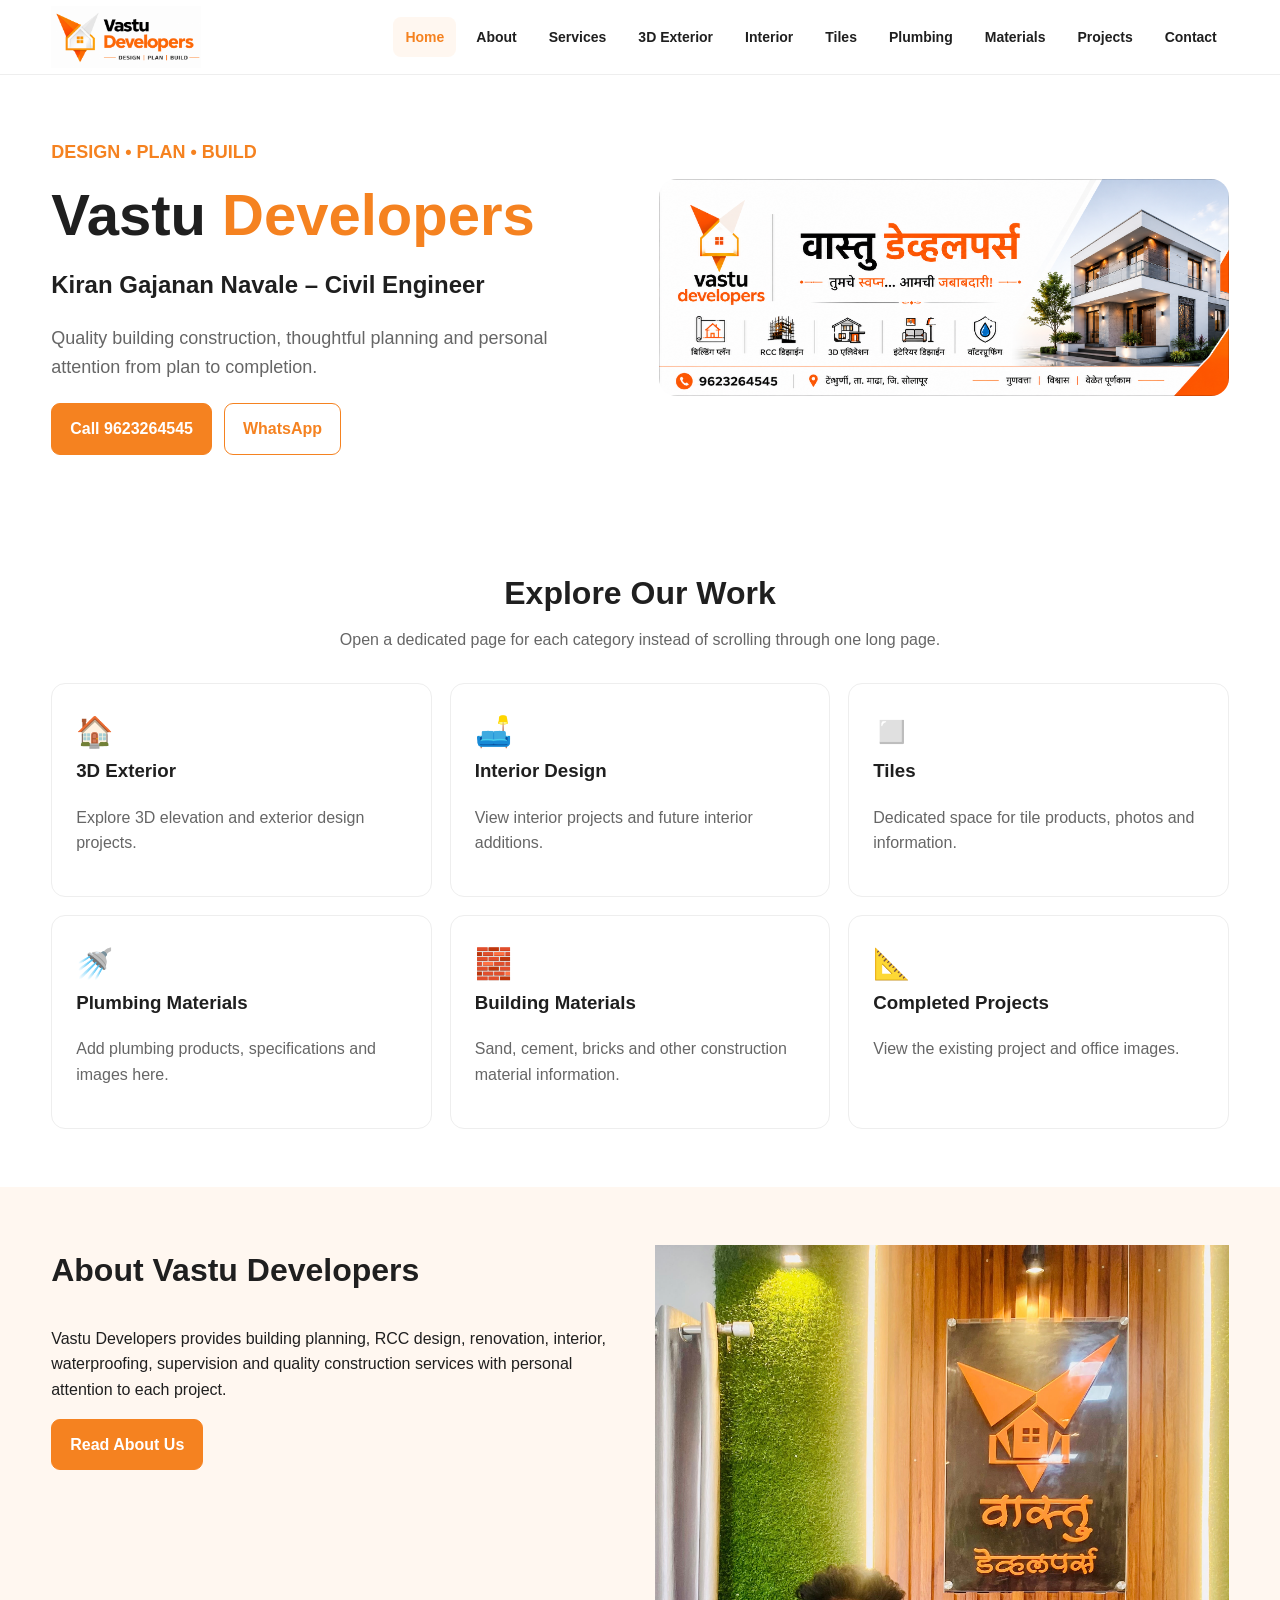
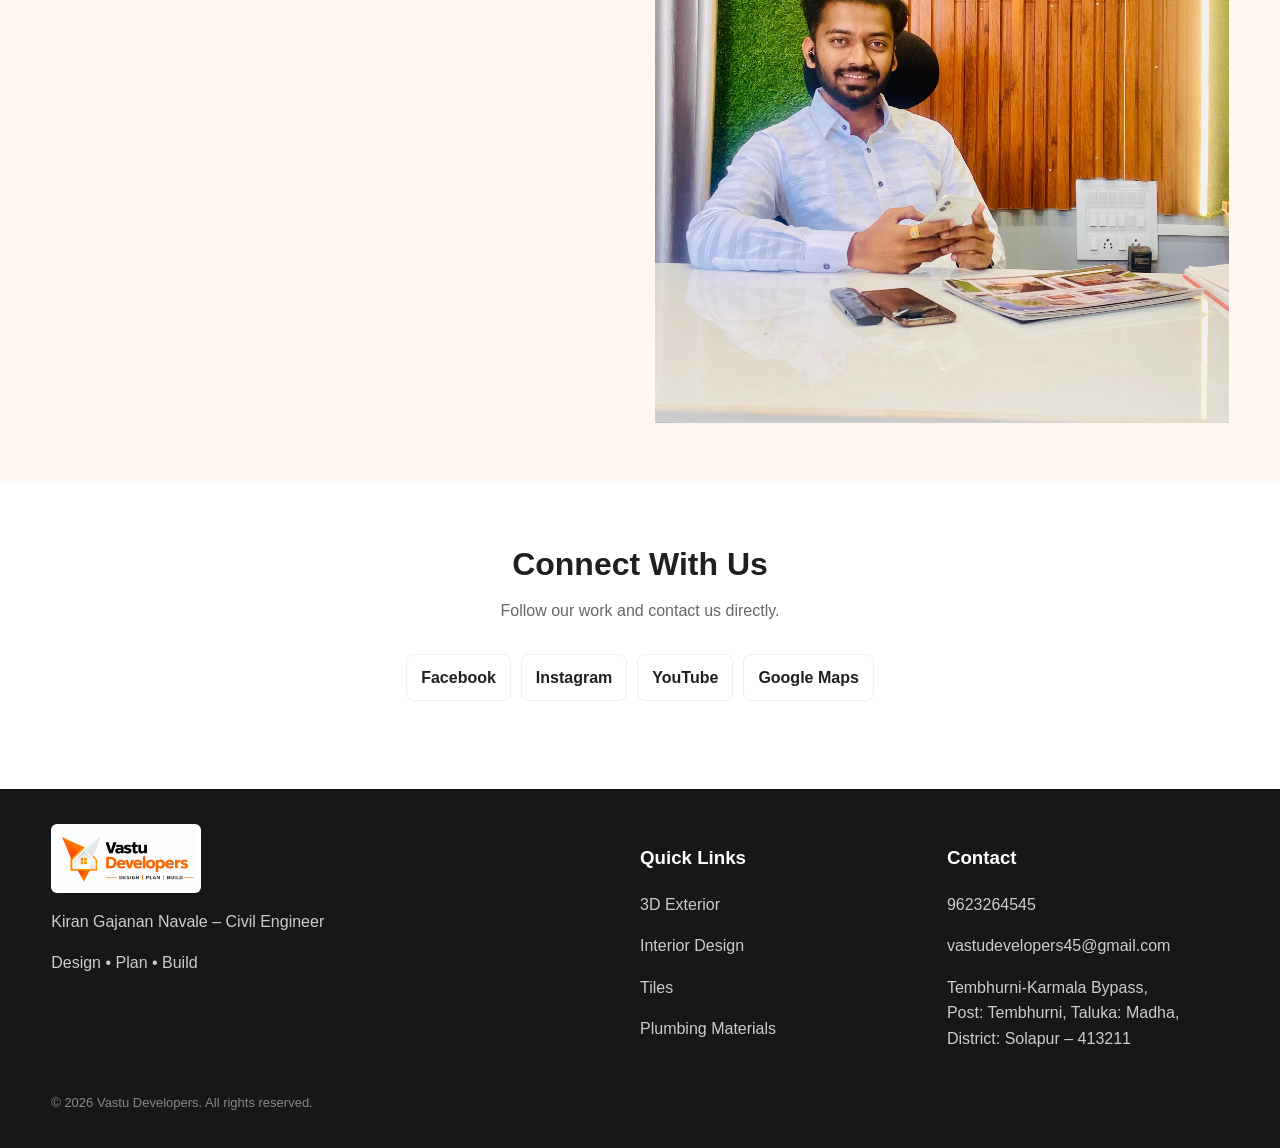
==== commit 2b8d2f53: "Add files via upload" ====
--- a/index.html
+++ b/index.html
@@ -1 +1,7 @@
-<!doctype html><html lang="en"><head><meta charset="utf-8"><meta name="viewport" content="width=device-width,initial-scale=1"><title>Tiles | Vastu Developers</title><link rel="stylesheet" href="../style.css"></head><body><header><div class="container nav"><a href="../index.html"><img class="logo" src="../images/logo.PNG" alt="Vastu Developers logo"></a><nav><a href="../index.html">Home</a><a href="../about/">About</a><a href="../services/">Services</a><a href="../3d-exterior/">3D Exterior</a><a href="../interior-design/">Interior</a><a href="../tiles/">Tiles</a><a href="../plumbing-materials/">Plumbing</a><a href="../building-materials/">Materials</a><a href="../projects/">Projects</a><a href="../contact/">Contact</a></nav></div></header><main><section class="page-hero"><div class="container"><h1>Tiles</h1><p>Add tile collections, brands, sizes, finishes, photos and information here.</p></div></section><section><div class="container"><div class="card" style="text-align:center;padding:55px"><div class="icon" style="font-size:55px">◻️</div><h2>Tiles Catalogue</h2><p>This page is ready for future content without making the Home page longer.</p><div class="notice">Recommended image folder: <strong>images/tiles/</strong></div></div></div></section></main><footer><div class="container footer-grid"><div><img class="logo" src="../images/logo.PNG" alt="Vastu Developers" style="background:#fff;padding:6px;border-radius:6px"><p>Kiran Gajanan Navale – Civil Engineer</p><p>Design • Plan • Build</p></div><div><h3>Quick Links</h3><p><a href="../3d-exterior/">3D Exterior</a></p><p><a href="../interior-design/">Interior Design</a></p><p><a href="../tiles/">Tiles</a></p><p><a href="../plumbing-materials/">Plumbing Materials</a></p></div><div><h3>Contact</h3><p><a href="tel:9623264545">9623264545</a></p><p><a href="mailto:vastudevelopers45@gmail.com">vastudevelopers45@gmail.com</a></p><p>Tembhurni-Karmala Bypass,<br>Post: Tembhurni, Taluka: Madha,<br>District: Solapur – 413211</p></div></div><div class="container small">© 2026 Vastu Developers. All rights reserved.</div></footer></body></html>+<!doctype html><html lang="en"><head><meta charset="utf-8"><meta name="viewport" content="width=device-width,initial-scale=1"><title>Vastu Developers | Home</title><meta name="description" content="Vastu Developers – Civil construction, building plans, RCC design, 3D elevation, interior design and construction services."><link rel="stylesheet" href="style.css"></head><body>
+<header><div class="container nav"><a href="index.html"><img class="logo" src="images/logo.PNG" alt="Vastu Developers logo"></a><nav><a class="active" href="index.html">Home</a><a href="about/">About</a><a href="services/">Services</a><a href="3d-exterior/">3D Exterior</a><a href="interior-design/">Interior</a><a href="tiles/">Tiles</a><a href="plumbing-materials/">Plumbing</a><a href="building-materials/">Materials</a><a href="projects/">Projects</a><a href="contact/">Contact</a></nav></div></header>
+<main><section class="hero"><div class="container hero-grid"><div><p style="color:var(--orange);font-weight:800">DESIGN • PLAN • BUILD</p><h1>Vastu <span>Developers</span></h1><h2>Kiran Gajanan Navale – Civil Engineer</h2><p>Quality building construction, thoughtful planning and personal attention from plan to completion.</p><div class="buttons"><a class="btn primary" href="tel:9623264545">Call 9623264545</a><a class="btn secondary" href="https://wa.me/919623264545" target="_blank" rel="noopener">WhatsApp</a></div></div><img class="hero-image" src="images/hero.PNG" alt="Vastu Developers project"></div></section>
+<section><div class="container"><div class="section-head"><h2>Explore Our Work</h2><p>Open a dedicated page for each category instead of scrolling through one long page.</p></div><div class="cards"><a class="card" href="3d-exterior/"><div class="icon">🏠</div><h3>3D Exterior</h3><p>Explore 3D elevation and exterior design projects.</p></a><a class="card" href="interior-design/"><div class="icon">🛋️</div><h3>Interior Design</h3><p>View interior projects and future interior additions.</p></a><a class="card" href="tiles/"><div class="icon">◻️</div><h3>Tiles</h3><p>Dedicated space for tile products, photos and information.</p></a><a class="card" href="plumbing-materials/"><div class="icon">🚿</div><h3>Plumbing Materials</h3><p>Add plumbing products, specifications and images here.</p></a><a class="card" href="building-materials/"><div class="icon">🧱</div><h3>Building Materials</h3><p>Sand, cement, bricks and other construction material information.</p></a><a class="card" href="projects/"><div class="icon">📐</div><h3>Completed Projects</h3><p>View the existing project and office images.</p></a></div></div></section>
+<section style="background:var(--light)"><div class="container content-grid"><div><div class="section-head" style="text-align:left"><h2>About Vastu Developers</h2></div><p>Vastu Developers provides building planning, RCC design, renovation, interior, waterproofing, supervision and quality construction services with personal attention to each project.</p><a class="btn primary" href="about/">Read About Us</a></div><img src="images/founder.jpg" alt="Kiran Gajanan Navale – Civil Engineer"></div></section>
+<section><div class="container"><div class="section-head"><h2>Connect With Us</h2><p>Follow our work and contact us directly.</p></div><div class="socials" style="justify-content:center"><a href="https://www.facebook.com/profile.php?id=100065166804311&mibextid=ZbWKwL" target="_blank" rel="noopener">Facebook</a><a href="https://instagram.com/vastudevelopers?igshid=YmMyMTA2M2Y=" target="_blank" rel="noopener">Instagram</a><a href="https://youtube.com/@VastuDevelopers" target="_blank" rel="noopener">YouTube</a><a href="https://maps.app.goo.gl/xk24V7vPSnW2RWH27?g_st=ic" target="_blank" rel="noopener">Google Maps</a></div></div></section></main>
+<footer><div class="container footer-grid"><div><img class="logo" src="images/logo.PNG" alt="Vastu Developers" style="background:#fff;padding:6px;border-radius:6px"><p>Kiran Gajanan Navale – Civil Engineer</p><p>Design • Plan • Build</p></div><div><h3>Quick Links</h3><p><a href="3d-exterior/">3D Exterior</a></p><p><a href="interior-design/">Interior Design</a></p><p><a href="tiles/">Tiles</a></p><p><a href="plumbing-materials/">Plumbing Materials</a></p></div><div><h3>Contact</h3><p><a href="tel:9623264545">9623264545</a></p><p><a href="mailto:vastudevelopers45@gmail.com">vastudevelopers45@gmail.com</a></p><p>Tembhurni-Karmala Bypass,<br>Post: Tembhurni, Taluka: Madha,<br>District: Solapur – 413211</p></div></div><div class="container small" style="margin-top:25px">© 2026 Vastu Developers. All rights reserved.</div></footer></body></html>
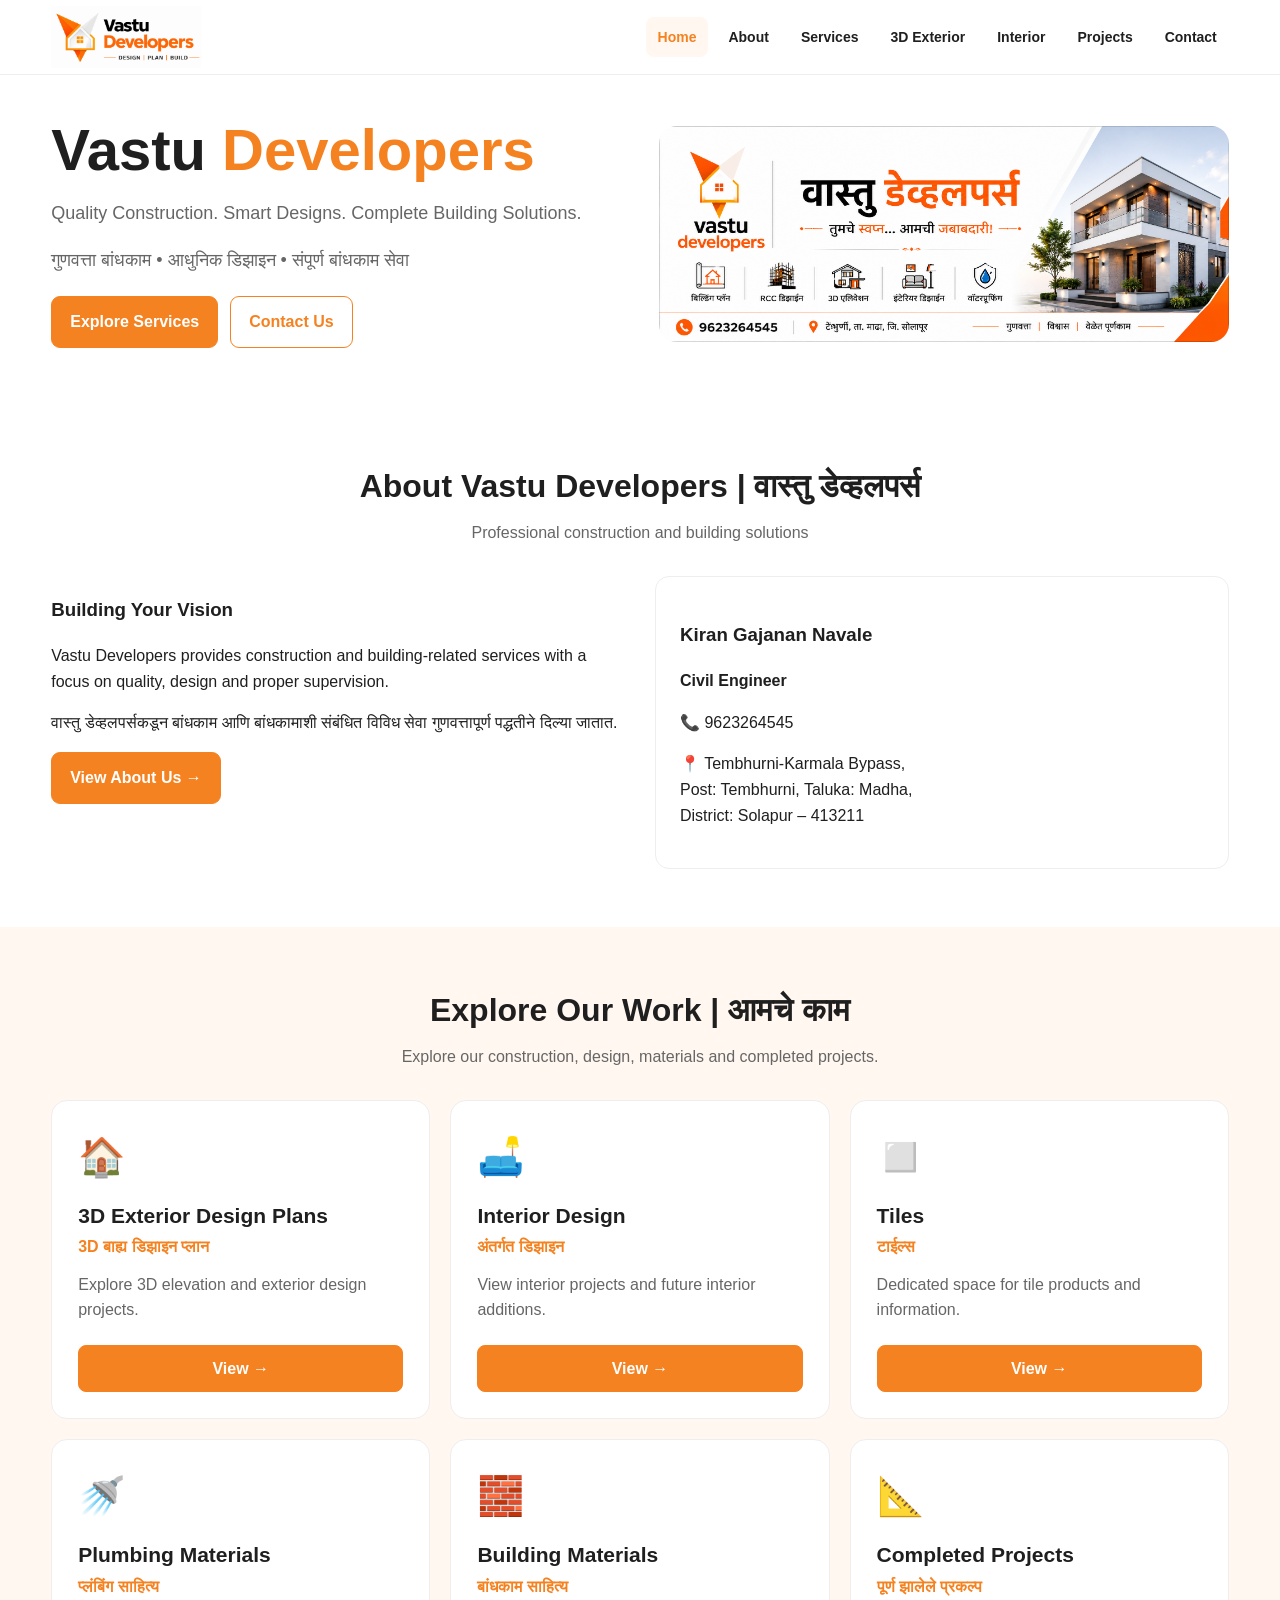
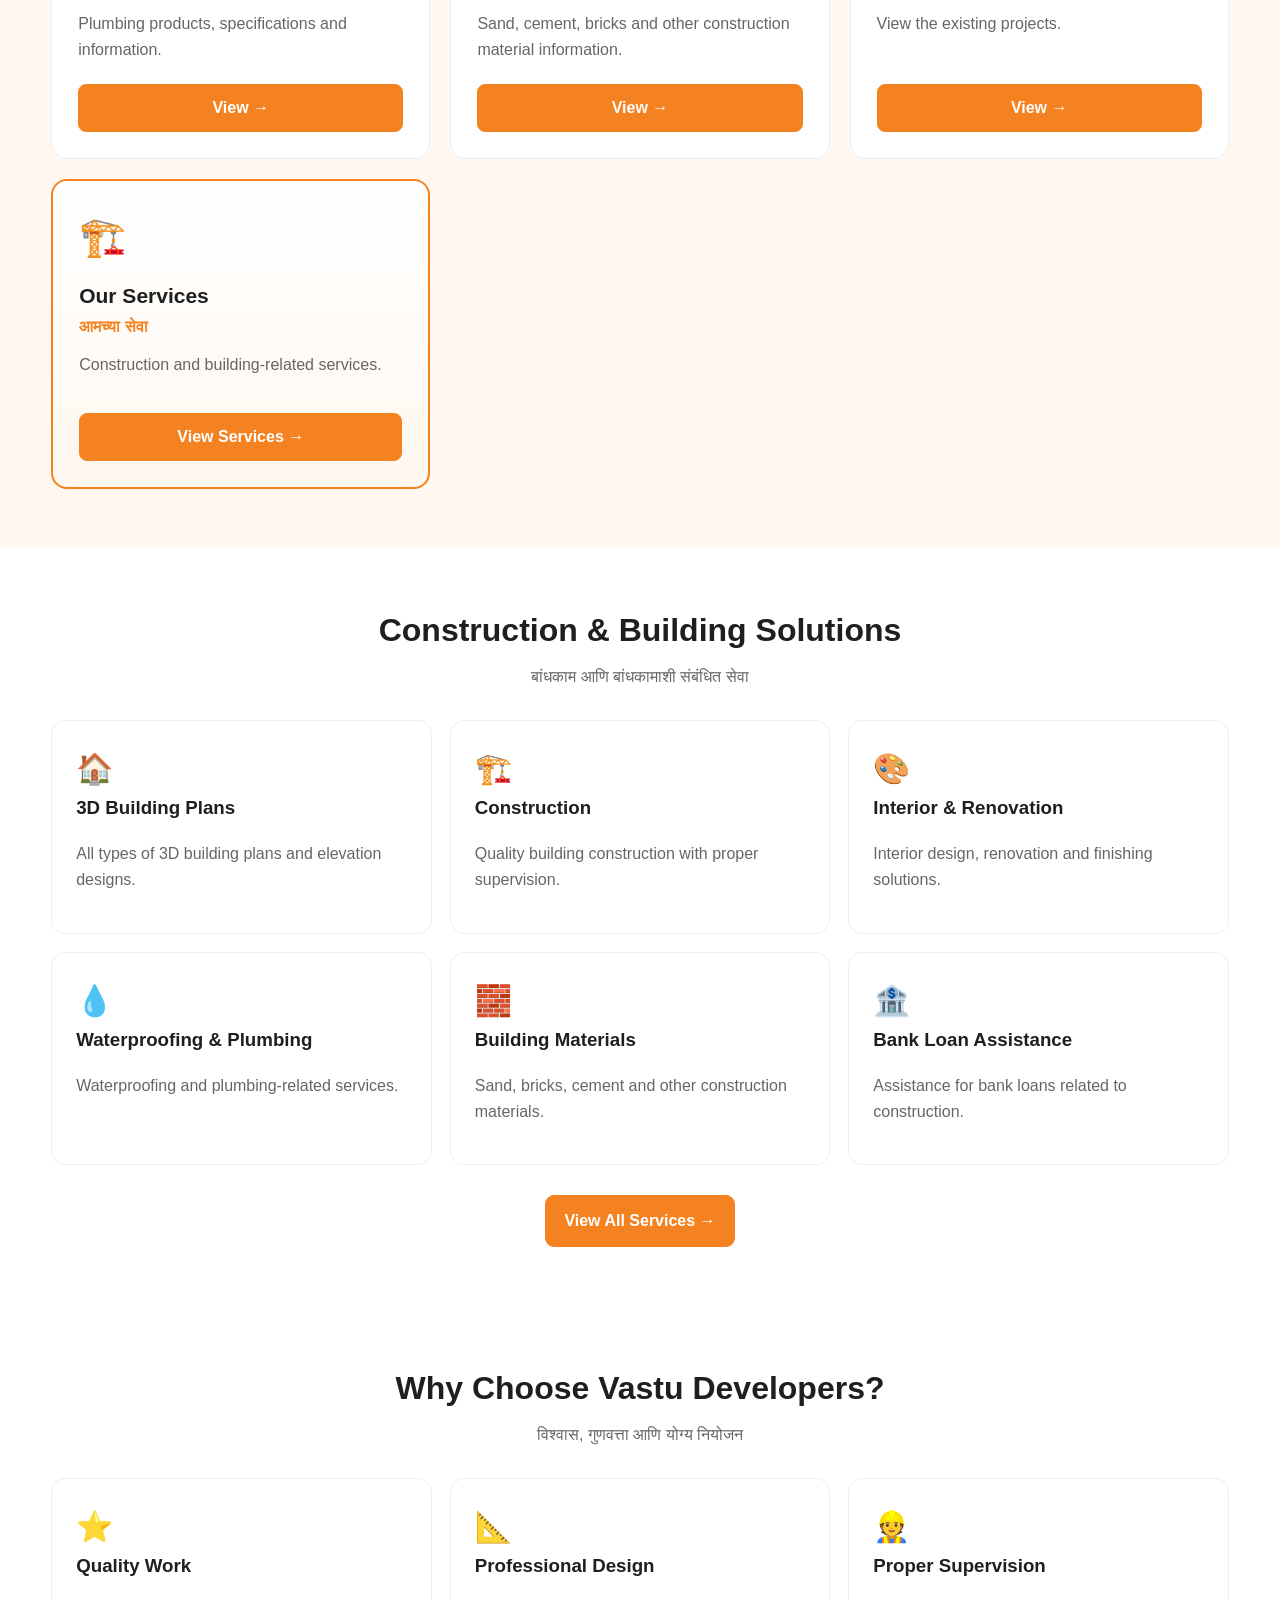
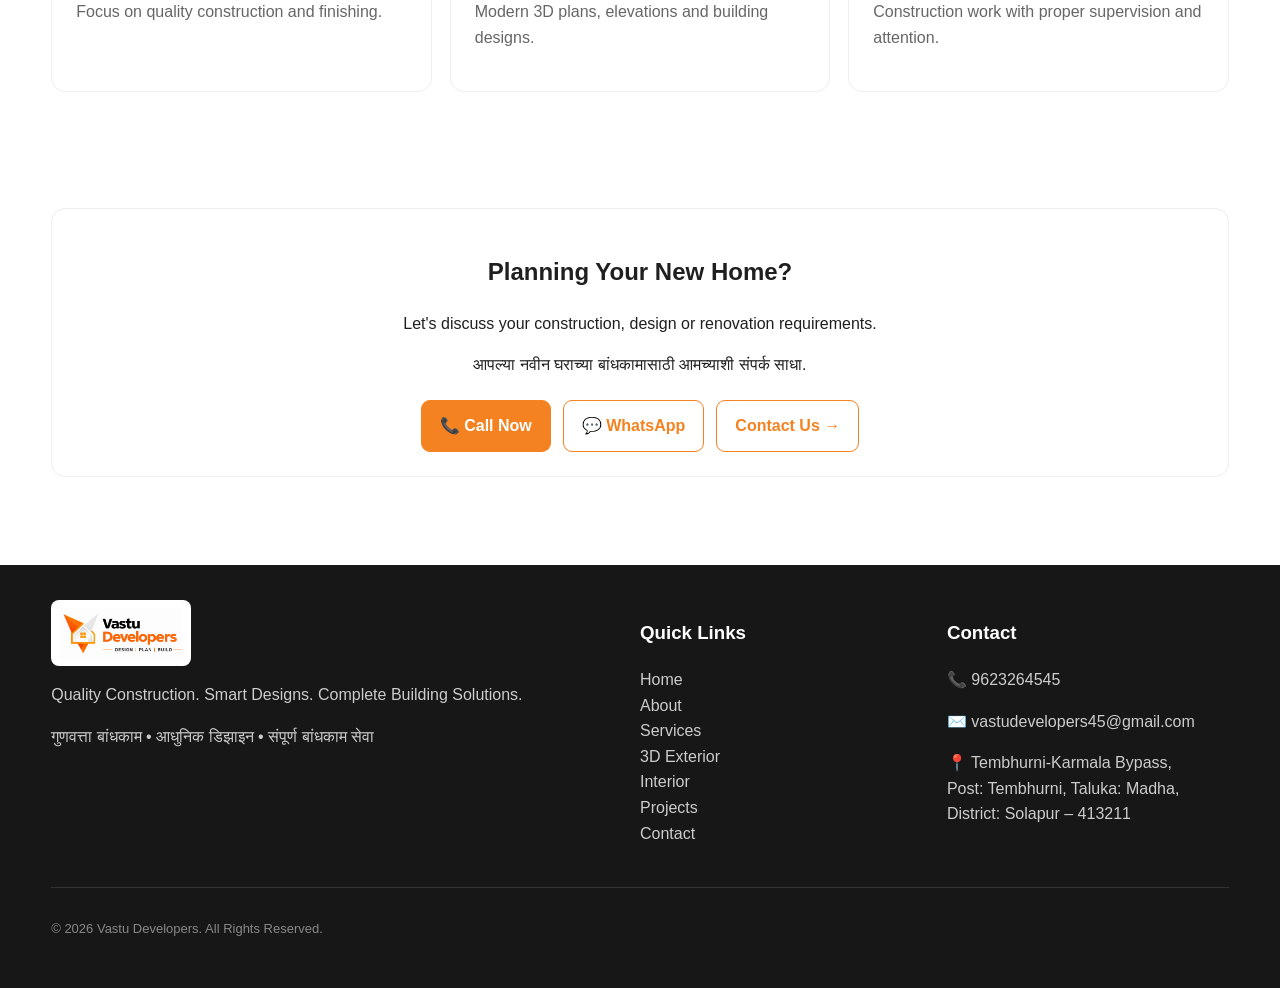
==== commit 8def28f8: "Revise index.html for improved layout and content Updated HTML structure and content for Vastu Devel" ====
--- a/index.html
+++ b/index.html
@@ -1,7 +1,814 @@
-<!doctype html><html lang="en"><head><meta charset="utf-8"><meta name="viewport" content="width=device-width,initial-scale=1"><title>Vastu Developers | Home</title><meta name="description" content="Vastu Developers – Civil construction, building plans, RCC design, 3D elevation, interior design and construction services."><link rel="stylesheet" href="style.css"></head><body>
-<header><div class="container nav"><a href="index.html"><img class="logo" src="images/logo.PNG" alt="Vastu Developers logo"></a><nav><a class="active" href="index.html">Home</a><a href="about/">About</a><a href="services/">Services</a><a href="3d-exterior/">3D Exterior</a><a href="interior-design/">Interior</a><a href="tiles/">Tiles</a><a href="plumbing-materials/">Plumbing</a><a href="building-materials/">Materials</a><a href="projects/">Projects</a><a href="contact/">Contact</a></nav></div></header>
-<main><section class="hero"><div class="container hero-grid"><div><p style="color:var(--orange);font-weight:800">DESIGN • PLAN • BUILD</p><h1>Vastu <span>Developers</span></h1><h2>Kiran Gajanan Navale – Civil Engineer</h2><p>Quality building construction, thoughtful planning and personal attention from plan to completion.</p><div class="buttons"><a class="btn primary" href="tel:9623264545">Call 9623264545</a><a class="btn secondary" href="https://wa.me/919623264545" target="_blank" rel="noopener">WhatsApp</a></div></div><img class="hero-image" src="images/hero.PNG" alt="Vastu Developers project"></div></section>
-<section><div class="container"><div class="section-head"><h2>Explore Our Work</h2><p>Open a dedicated page for each category instead of scrolling through one long page.</p></div><div class="cards"><a class="card" href="3d-exterior/"><div class="icon">🏠</div><h3>3D Exterior</h3><p>Explore 3D elevation and exterior design projects.</p></a><a class="card" href="interior-design/"><div class="icon">🛋️</div><h3>Interior Design</h3><p>View interior projects and future interior additions.</p></a><a class="card" href="tiles/"><div class="icon">◻️</div><h3>Tiles</h3><p>Dedicated space for tile products, photos and information.</p></a><a class="card" href="plumbing-materials/"><div class="icon">🚿</div><h3>Plumbing Materials</h3><p>Add plumbing products, specifications and images here.</p></a><a class="card" href="building-materials/"><div class="icon">🧱</div><h3>Building Materials</h3><p>Sand, cement, bricks and other construction material information.</p></a><a class="card" href="projects/"><div class="icon">📐</div><h3>Completed Projects</h3><p>View the existing project and office images.</p></a></div></div></section>
-<section style="background:var(--light)"><div class="container content-grid"><div><div class="section-head" style="text-align:left"><h2>About Vastu Developers</h2></div><p>Vastu Developers provides building planning, RCC design, renovation, interior, waterproofing, supervision and quality construction services with personal attention to each project.</p><a class="btn primary" href="about/">Read About Us</a></div><img src="images/founder.jpg" alt="Kiran Gajanan Navale – Civil Engineer"></div></section>
-<section><div class="container"><div class="section-head"><h2>Connect With Us</h2><p>Follow our work and contact us directly.</p></div><div class="socials" style="justify-content:center"><a href="https://www.facebook.com/profile.php?id=100065166804311&mibextid=ZbWKwL" target="_blank" rel="noopener">Facebook</a><a href="https://instagram.com/vastudevelopers?igshid=YmMyMTA2M2Y=" target="_blank" rel="noopener">Instagram</a><a href="https://youtube.com/@VastuDevelopers" target="_blank" rel="noopener">YouTube</a><a href="https://maps.app.goo.gl/xk24V7vPSnW2RWH27?g_st=ic" target="_blank" rel="noopener">Google Maps</a></div></div></section></main>
-<footer><div class="container footer-grid"><div><img class="logo" src="images/logo.PNG" alt="Vastu Developers" style="background:#fff;padding:6px;border-radius:6px"><p>Kiran Gajanan Navale – Civil Engineer</p><p>Design • Plan • Build</p></div><div><h3>Quick Links</h3><p><a href="3d-exterior/">3D Exterior</a></p><p><a href="interior-design/">Interior Design</a></p><p><a href="tiles/">Tiles</a></p><p><a href="plumbing-materials/">Plumbing Materials</a></p></div><div><h3>Contact</h3><p><a href="tel:9623264545">9623264545</a></p><p><a href="mailto:vastudevelopers45@gmail.com">vastudevelopers45@gmail.com</a></p><p>Tembhurni-Karmala Bypass,<br>Post: Tembhurni, Taluka: Madha,<br>District: Solapur – 413211</p></div></div><div class="container small" style="margin-top:25px">© 2026 Vastu Developers. All rights reserved.</div></footer></body></html>
+<!DOCTYPE html>
+<html lang="en">
+<head>
+  <meta charset="UTF-8">
+  <meta name="viewport" content="width=device-width, initial-scale=1.0">
+
+  <title>Vastu Developers | Civil Construction & Building Services</title>
+
+  <meta name="description"
+        content="Vastu Developers - Civil construction, 3D building plans, RCC and steel design, interior design, renovation, waterproofing, plumbing, painting and building materials.">
+
+  <link rel="stylesheet" href="style.css">
+</head>
+
+<body>
+
+<!-- ================= HEADER ================= -->
+
+<header>
+  <div class="container nav">
+
+    <a href="index.html">
+      <img src="images/logo.PNG"
+           alt="Vastu Developers Logo"
+           class="logo">
+    </a>
+
+    <nav>
+      <a href="index.html" class="active">Home</a>
+      <a href="about/">About</a>
+      <a href="services/">Services</a>
+      <a href="3d-exterior/">3D Exterior</a>
+      <a href="interior-design/">Interior</a>
+      <a href="projects/">Projects</a>
+      <a href="contact/">Contact</a>
+    </nav>
+
+  </div>
+</header>
+
+
+<!-- ================= HERO ================= -->
+
+<section class="hero">
+
+  <div class="container hero-grid">
+
+    <div>
+
+      <h1>
+        Vastu <span>Developers</span>
+      </h1>
+
+      <p>
+        Quality Construction. Smart Designs. Complete Building Solutions.
+      </p>
+
+      <p>
+        गुणवत्ता बांधकाम • आधुनिक डिझाइन • संपूर्ण बांधकाम सेवा
+      </p>
+
+      <div class="buttons">
+
+        <a href="services/" class="btn primary">
+          Explore Services
+        </a>
+
+        <a href="contact/" class="btn secondary">
+          Contact Us
+        </a>
+
+      </div>
+
+    </div>
+
+
+    <div>
+
+      <img src="images/hero.PNG"
+           alt="Vastu Developers Construction Project"
+           class="hero-image">
+
+    </div>
+
+  </div>
+
+</section>
+
+
+<!-- ================= ABOUT ================= -->
+
+<section>
+
+  <div class="container">
+
+    <div class="section-head">
+
+      <h2>About Vastu Developers | वास्तु डेव्हलपर्स</h2>
+
+      <p>
+        Professional construction and building solutions
+      </p>
+
+    </div>
+
+
+    <div class="content-grid">
+
+      <div>
+
+        <h3>
+          Building Your Vision
+        </h3>
+
+        <p>
+          Vastu Developers provides construction and building-related
+          services with a focus on quality, design and proper supervision.
+        </p>
+
+        <p>
+          वास्तु डेव्हलपर्सकडून बांधकाम आणि बांधकामाशी संबंधित
+          विविध सेवा गुणवत्तापूर्ण पद्धतीने दिल्या जातात.
+        </p>
+
+        <a href="about/" class="btn primary">
+          View About Us →
+        </a>
+
+      </div>
+
+
+      <div class="info-box">
+
+        <h3>
+          Kiran Gajanan Navale
+        </h3>
+
+        <p>
+          <strong>Civil Engineer</strong>
+        </p>
+
+        <p>
+          📞 9623264545
+        </p>
+
+        <p>
+          📍 Tembhurni-Karmala Bypass,<br>
+          Post: Tembhurni, Taluka: Madha,<br>
+          District: Solapur – 413211
+        </p>
+
+      </div>
+
+    </div>
+
+  </div>
+
+</section>
+
+
+<!-- =====================================================
+     EXPLORE OUR WORK
+====================================================== -->
+
+<section class="work-section">
+
+  <div class="container">
+
+    <div class="section-head">
+
+      <h2>
+        Explore Our Work | आमचे काम
+      </h2>
+
+      <p>
+        Explore our construction, design, materials and completed projects.
+      </p>
+
+    </div>
+
+
+    <div class="work-grid">
+
+
+      <!-- 01 - 3D EXTERIOR -->
+
+      <div class="work-card">
+
+        <div class="work-icon">
+          🏠
+        </div>
+
+        <h3>
+          3D Exterior Design Plans
+        </h3>
+
+        <div class="marathi">
+          3D बाह्य डिझाइन प्लान
+        </div>
+
+        <p>
+          Explore 3D elevation and exterior design projects.
+        </p>
+
+        <a href="3d-exterior/" class="view-btn">
+          View →
+        </a>
+
+      </div>
+
+
+      <!-- 02 - INTERIOR -->
+
+      <div class="work-card">
+
+        <div class="work-icon">
+          🛋️
+        </div>
+
+        <h3>
+          Interior Design
+        </h3>
+
+        <div class="marathi">
+          अंतर्गत डिझाइन
+        </div>
+
+        <p>
+          View interior projects and future interior additions.
+        </p>
+
+        <a href="interior-design/" class="view-btn">
+          View →
+        </a>
+
+      </div>
+
+
+      <!-- 03 - TILES -->
+
+      <div class="work-card">
+
+        <div class="work-icon">
+          ◻️
+        </div>
+
+        <h3>
+          Tiles
+        </h3>
+
+        <div class="marathi">
+          टाईल्स
+        </div>
+
+        <p>
+          Dedicated space for tile products and information.
+        </p>
+
+        <a href="tiles/" class="view-btn">
+          View →
+        </a>
+
+      </div>
+
+
+      <!-- 04 - PLUMBING MATERIALS -->
+
+      <div class="work-card">
+
+        <div class="work-icon">
+          🚿
+        </div>
+
+        <h3>
+          Plumbing Materials
+        </h3>
+
+        <div class="marathi">
+          प्लंबिंग साहित्य
+        </div>
+
+        <p>
+          Plumbing products, specifications and information.
+        </p>
+
+        <a href="plumbing-materials/" class="view-btn">
+          View →
+        </a>
+
+      </div>
+
+
+      <!-- 05 - BUILDING MATERIALS -->
+
+      <div class="work-card">
+
+        <div class="work-icon">
+          🧱
+        </div>
+
+        <h3>
+          Building Materials
+        </h3>
+
+        <div class="marathi">
+          बांधकाम साहित्य
+        </div>
+
+        <p>
+          Sand, cement, bricks and other construction
+          material information.
+        </p>
+
+        <a href="building-materials/" class="view-btn">
+          View →
+        </a>
+
+      </div>
+
+
+      <!-- 06 - COMPLETED PROJECTS -->
+
+      <div class="work-card">
+
+        <div class="work-icon">
+          📐
+        </div>
+
+        <h3>
+          Completed Projects
+        </h3>
+
+        <div class="marathi">
+          पूर्ण झालेले प्रकल्प
+        </div>
+
+        <p>
+          View the existing projects.
+        </p>
+
+        <a href="projects/" class="view-btn">
+          View →
+        </a>
+
+      </div>
+
+
+      <!-- 07 - SERVICES -->
+
+      <div class="work-card featured-service">
+
+        <div class="work-icon">
+          🏗️
+        </div>
+
+        <h3>
+          Our Services
+        </h3>
+
+        <div class="marathi">
+          आमच्या सेवा
+        </div>
+
+        <p>
+          Construction and building-related services.
+        </p>
+
+        <a href="services/" class="view-btn">
+          View Services →
+        </a>
+
+      </div>
+
+
+    </div>
+
+  </div>
+
+</section>
+
+
+<!-- ================= SERVICES QUICK INTRO ================= -->
+
+<section>
+
+  <div class="container">
+
+    <div class="section-head">
+
+      <h2>
+        Construction & Building Solutions
+      </h2>
+
+      <p>
+        बांधकाम आणि बांधकामाशी संबंधित सेवा
+      </p>
+
+    </div>
+
+
+    <div class="cards">
+
+      <div class="card">
+        <div class="icon">🏠</div>
+        <h3>3D Building Plans</h3>
+        <p>
+          All types of 3D building plans and elevation designs.
+        </p>
+      </div>
+
+
+      <div class="card">
+        <div class="icon">🏗️</div>
+        <h3>Construction</h3>
+        <p>
+          Quality building construction with proper supervision.
+        </p>
+      </div>
+
+
+      <div class="card">
+        <div class="icon">🎨</div>
+        <h3>Interior & Renovation</h3>
+        <p>
+          Interior design, renovation and finishing solutions.
+        </p>
+      </div>
+
+
+      <div class="card">
+        <div class="icon">💧</div>
+        <h3>Waterproofing & Plumbing</h3>
+        <p>
+          Waterproofing and plumbing-related services.
+        </p>
+      </div>
+
+
+      <div class="card">
+        <div class="icon">🧱</div>
+        <h3>Building Materials</h3>
+        <p>
+          Sand, bricks, cement and other construction materials.
+        </p>
+      </div>
+
+
+      <div class="card">
+        <div class="icon">🏦</div>
+        <h3>Bank Loan Assistance</h3>
+        <p>
+          Assistance for bank loans related to construction.
+        </p>
+      </div>
+
+    </div>
+
+
+    <div style="text-align:center; margin-top:30px;">
+
+      <a href="services/" class="btn primary">
+        View All Services →
+      </a>
+
+    </div>
+
+  </div>
+
+</section>
+
+
+<!-- ================= WHY CHOOSE US ================= -->
+
+<section>
+
+  <div class="container">
+
+    <div class="section-head">
+
+      <h2>
+        Why Choose Vastu Developers?
+      </h2>
+
+      <p>
+        विश्वास, गुणवत्ता आणि योग्य नियोजन
+      </p>
+
+    </div>
+
+
+    <div class="cards">
+
+      <div class="card">
+
+        <div class="icon">
+          ⭐
+        </div>
+
+        <h3>
+          Quality Work
+        </h3>
+
+        <p>
+          Focus on quality construction and finishing.
+        </p>
+
+      </div>
+
+
+      <div class="card">
+
+        <div class="icon">
+          📐
+        </div>
+
+        <h3>
+          Professional Design
+        </h3>
+
+        <p>
+          Modern 3D plans, elevations and building designs.
+        </p>
+
+      </div>
+
+
+      <div class="card">
+
+        <div class="icon">
+          👷
+        </div>
+
+        <h3>
+          Proper Supervision
+        </h3>
+
+        <p>
+          Construction work with proper supervision and attention.
+        </p>
+
+      </div>
+
+
+    </div>
+
+  </div>
+
+</section>
+
+
+<!-- ================= CTA ================= -->
+
+<section>
+
+  <div class="container">
+
+    <div class="info-box" style="text-align:center;">
+
+      <h2>
+        Planning Your New Home?
+      </h2>
+
+      <p>
+        Let's discuss your construction, design or renovation requirements.
+      </p>
+
+      <p>
+        आपल्या नवीन घराच्या बांधकामासाठी आमच्याशी संपर्क साधा.
+      </p>
+
+
+      <div class="buttons"
+           style="justify-content:center;">
+
+        <a href="tel:+919623264545"
+           class="btn primary">
+          📞 Call Now
+        </a>
+
+        <a href="https://wa.me/919623264545"
+           class="btn secondary"
+           target="_blank"
+           rel="noopener">
+          💬 WhatsApp
+        </a>
+
+        <a href="contact/"
+           class="btn secondary">
+          Contact Us →
+        </a>
+
+      </div>
+
+    </div>
+
+  </div>
+
+</section>
+
+
+<!-- ================= FOOTER ================= -->
+
+<footer>
+
+  <div class="container footer-grid">
+
+
+    <div>
+
+      <img src="images/logo.PNG"
+           alt="Vastu Developers Logo"
+           style="width:140px; background:#fff; padding:8px; border-radius:8px;">
+
+      <p>
+        Quality Construction. Smart Designs.
+        Complete Building Solutions.
+      </p>
+
+      <p>
+        गुणवत्ता बांधकाम • आधुनिक डिझाइन • संपूर्ण बांधकाम सेवा
+      </p>
+
+    </div>
+
+
+    <div>
+
+      <h3>
+        Quick Links
+      </h3>
+
+      <ul style="list-style:none; padding:0;">
+
+        <li>
+          <a href="index.html">Home</a>
+        </li>
+
+        <li>
+          <a href="about/">About</a>
+        </li>
+
+        <li>
+          <a href="services/">Services</a>
+        </li>
+
+        <li>
+          <a href="3d-exterior/">3D Exterior</a>
+        </li>
+
+        <li>
+          <a href="interior-design/">Interior</a>
+        </li>
+
+        <li>
+          <a href="projects/">Projects</a>
+        </li>
+
+        <li>
+          <a href="contact/">Contact</a>
+        </li>
+
+      </ul>
+
+    </div>
+
+
+    <div>
+
+      <h3>
+        Contact
+      </h3>
+
+      <p>
+        📞
+        <a href="tel:+919623264545">
+          9623264545
+        </a>
+      </p>
+
+      <p>
+        ✉️
+        <a href="mailto:vastudevelopers45@gmail.com">
+          vastudevelopers45@gmail.com
+        </a>
+      </p>
+
+      <p>
+        📍 Tembhurni-Karmala Bypass,<br>
+        Post: Tembhurni, Taluka: Madha,<br>
+        District: Solapur – 413211
+      </p>
+
+    </div>
+
+
+  </div>
+
+
+  <div class="container"
+       style="margin-top:25px; padding-top:18px; border-top:1px solid #333;">
+
+    <p class="small">
+      © 2026 Vastu Developers. All Rights Reserved.
+    </p>
+
+  </div>
+
+</footer>
+
+
+<!-- ================= HOME PAGE EXTRA CSS ================= -->
+
+<style>
+
+.work-section {
+  background: #fff7f0;
+}
+
+.work-grid {
+  display: grid;
+  grid-template-columns: repeat(3, 1fr);
+  gap: 20px;
+}
+
+.work-card {
+  background: #ffffff;
+  border: 1px solid #eeeeee;
+  border-radius: 16px;
+  padding: 26px;
+  display: flex;
+  flex-direction: column;
+  min-height: 310px;
+  transition: all 0.25s ease;
+}
+
+.work-card:hover {
+  transform: translateY(-5px);
+  box-shadow: 0 12px 30px rgba(0,0,0,0.08);
+  border-color: #f58220;
+}
+
+.work-icon {
+  font-size: 38px;
+  margin-bottom: 14px;
+}
+
+.work-card h3 {
+  margin: 0 0 5px;
+  font-size: 21px;
+  line-height: 1.3;
+}
+
+.work-card .marathi {
+  color: #f58220;
+  font-weight: 700;
+  margin-bottom: 12px;
+}
+
+.work-card p {
+  color: #666;
+  margin: 0 0 22px;
+}
+
+.view-btn {
+  display: inline-block;
+  margin-top: auto;
+  padding: 10px 16px;
+  border-radius: 8px;
+  background: #f58220;
+  color: #ffffff;
+  font-weight: 700;
+  text-align: center;
+  border: 1px solid #f58220;
+  transition: 0.2s;
+}
+
+.view-btn:hover {
+  background: #ffffff;
+  color: #f58220;
+}
+
+.featured-service {
+  border: 2px solid #f58220;
+  background: linear-gradient(
+    180deg,
+    #fff,
+    #fff7f0
+  );
+}
+
+@media (max-width: 850px) {
+
+  .work-grid {
+    grid-template-columns: repeat(2, 1fr);
+  }
+
+}
+
+@media (max-width: 600px) {
+
+  .work-grid {
+    grid-template-columns: 1fr;
+  }
+
+  .work-card {
+    min-height: auto;
+  }
+
+}
+
+</style>
+
+</body>
+</html>
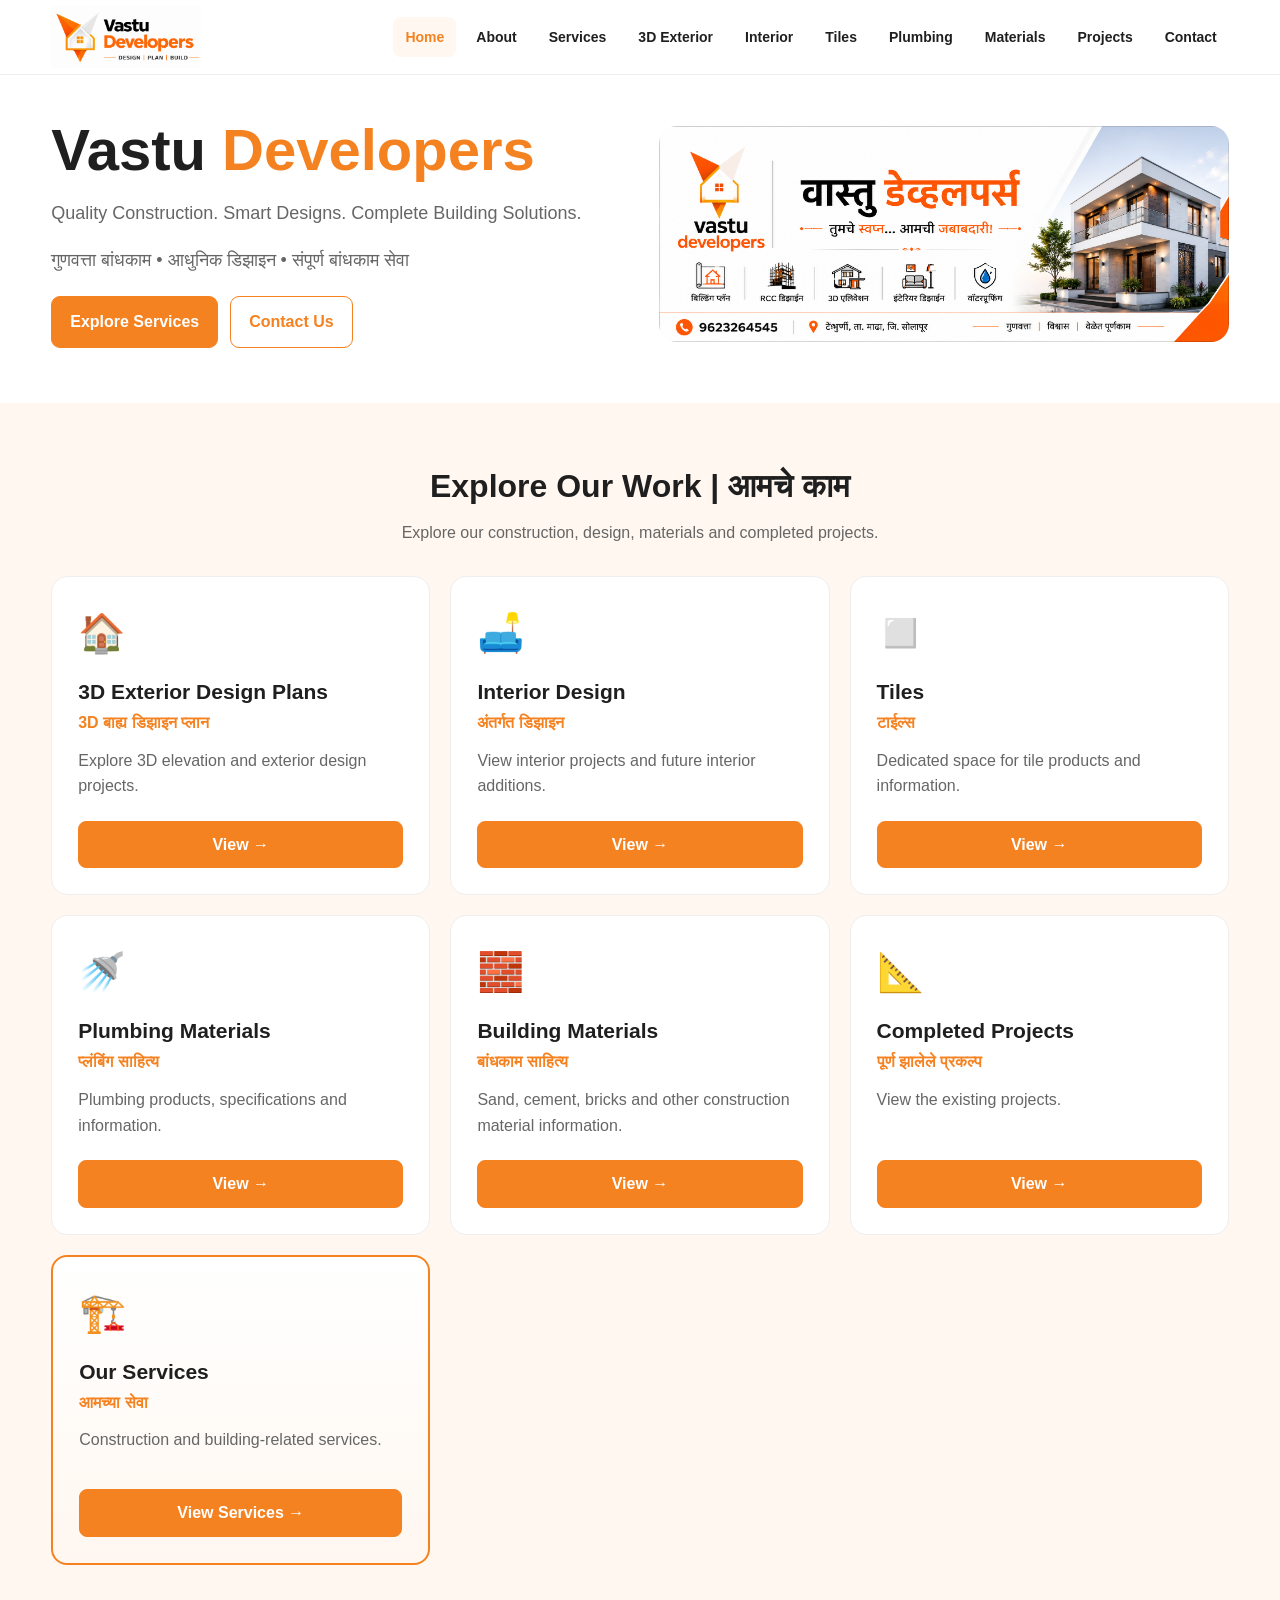
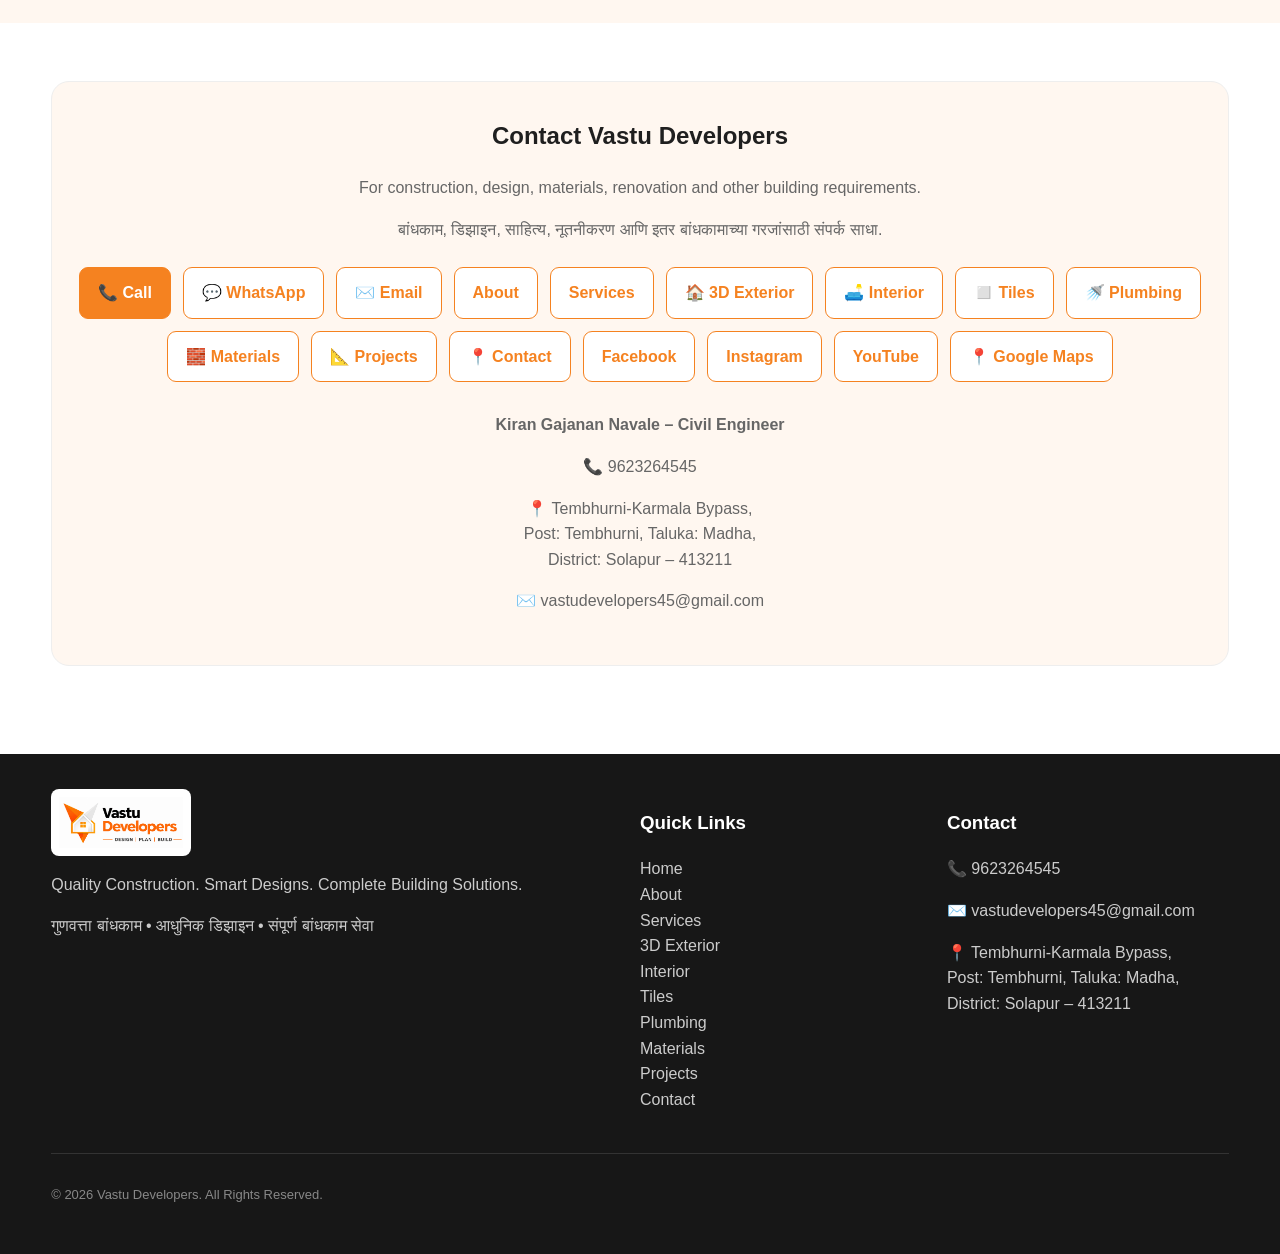
==== commit 6021d359: "Refactor index.html for better readability and SEO Updated meta description and improved HTML struct" ====
--- a/index.html
+++ b/index.html
@@ -1,49 +1,271 @@
 <!DOCTYPE html>
 <html lang="en">
 <head>
+
   <meta charset="UTF-8">
+
   <meta name="viewport" content="width=device-width, initial-scale=1.0">
 
   <title>Vastu Developers | Civil Construction & Building Services</title>
 
   <meta name="description"
-        content="Vastu Developers - Civil construction, 3D building plans, RCC and steel design, interior design, renovation, waterproofing, plumbing, painting and building materials.">
+        content="Vastu Developers - Civil construction, 3D building plans, interior design, renovation, waterproofing, plumbing and building materials.">
 
   <link rel="stylesheet" href="style.css">
+
+
+  <style>
+
+    /* ===============================
+       EXPLORE OUR WORK
+    =============================== */
+
+    .work-section {
+      background: #fff7f0;
+    }
+
+    .work-grid {
+      display: grid;
+      grid-template-columns: repeat(3, 1fr);
+      gap: 20px;
+    }
+
+    .work-card {
+      background: #ffffff;
+      border: 1px solid #eeeeee;
+      border-radius: 16px;
+      padding: 26px;
+      display: flex;
+      flex-direction: column;
+      min-height: 310px;
+      transition: all 0.25s ease;
+    }
+
+    .work-card:hover {
+      transform: translateY(-5px);
+      box-shadow: 0 12px 30px rgba(0,0,0,0.08);
+      border-color: #f58220;
+    }
+
+    .work-icon {
+      font-size: 38px;
+      margin-bottom: 14px;
+    }
+
+    .work-card h3 {
+      margin: 0 0 5px;
+      font-size: 21px;
+      line-height: 1.3;
+    }
+
+    .work-card .marathi {
+      color: #f58220;
+      font-weight: 700;
+      margin-bottom: 12px;
+    }
+
+    .work-card p {
+      color: #666;
+      margin: 0 0 22px;
+    }
+
+    .view-btn {
+      display: inline-block;
+      margin-top: auto;
+      padding: 10px 16px;
+      border-radius: 8px;
+      background: #f58220;
+      color: #ffffff;
+      font-weight: 700;
+      text-align: center;
+      border: 1px solid #f58220;
+      transition: 0.2s;
+    }
+
+    .view-btn:hover {
+      background: #ffffff;
+      color: #f58220;
+    }
+
+    .featured-service {
+      border: 2px solid #f58220;
+      background: linear-gradient(
+        180deg,
+        #fff,
+        #fff7f0
+      );
+    }
+
+
+    /* ===============================
+       CONTACT & LINKS
+    =============================== */
+
+    .home-contact {
+      background: #ffffff;
+    }
+
+    .contact-box {
+      background: #fff7f0;
+      border: 1px solid #eeeeee;
+      border-radius: 18px;
+      padding: 35px 25px;
+      text-align: center;
+    }
+
+    .contact-box h2 {
+      margin-top: 0;
+    }
+
+    .contact-box p {
+      color: #666;
+    }
+
+    .home-contact-buttons {
+      display: flex;
+      flex-wrap: wrap;
+      justify-content: center;
+      gap: 12px;
+      margin-top: 25px;
+    }
+
+    .home-link-btn {
+      display: inline-block;
+      padding: 12px 18px;
+      border-radius: 9px;
+      font-weight: 700;
+      border: 1px solid #f58220;
+      background: #ffffff;
+      color: #f58220;
+      transition: 0.2s;
+    }
+
+    .home-link-btn:hover {
+      background: #f58220;
+      color: #ffffff;
+    }
+
+    .home-link-btn.primary {
+      background: #f58220;
+      color: #ffffff;
+    }
+
+    .home-link-btn.primary:hover {
+      background: #ffffff;
+      color: #f58220;
+    }
+
+
+    /* ===============================
+       MOBILE
+    =============================== */
+
+    @media (max-width: 850px) {
+
+      .work-grid {
+        grid-template-columns: repeat(2, 1fr);
+      }
+
+    }
+
+
+    @media (max-width: 600px) {
+
+      .work-grid {
+        grid-template-columns: 1fr;
+      }
+
+      .work-card {
+        min-height: auto;
+      }
+
+    }
+
+  </style>
+
 </head>
 
+
 <body>
 
-<!-- ================= HEADER ================= -->
+
+<!-- =====================================================
+     HEADER / TOP NAVIGATION
+====================================================== -->
 
 <header>
+
   <div class="container nav">
 
+
     <a href="index.html">
-      <img src="images/logo.PNG"
-           alt="Vastu Developers Logo"
-           class="logo">
+
+      <img
+        src="images/logo.PNG"
+        alt="Vastu Developers Logo"
+        class="logo">
+
     </a>
 
+
     <nav>
-      <a href="index.html" class="active">Home</a>
-      <a href="about/">About</a>
-      <a href="services/">Services</a>
-      <a href="3d-exterior/">3D Exterior</a>
-      <a href="interior-design/">Interior</a>
-      <a href="projects/">Projects</a>
-      <a href="contact/">Contact</a>
+
+      <a href="index.html" class="active">
+        Home
+      </a>
+
+      <a href="about/">
+        About
+      </a>
+
+      <a href="services/">
+        Services
+      </a>
+
+      <a href="3d-exterior/">
+        3D Exterior
+      </a>
+
+      <a href="interior-design/">
+        Interior
+      </a>
+
+      <a href="tiles/">
+        Tiles
+      </a>
+
+      <a href="plumbing-materials/">
+        Plumbing
+      </a>
+
+      <a href="building-materials/">
+        Materials
+      </a>
+
+      <a href="projects/">
+        Projects
+      </a>
+
+      <a href="contact/">
+        Contact
+      </a>
+
     </nav>
 
   </div>
+
 </header>
 
 
-<!-- ================= HERO ================= -->
+
+<!-- =====================================================
+     HERO
+====================================================== -->
 
 <section class="hero">
 
   <div class="container hero-grid">
+
 
     <div>
 
@@ -51,23 +273,39 @@
         Vastu <span>Developers</span>
       </h1>
 
+
       <p>
-        Quality Construction. Smart Designs. Complete Building Solutions.
+        Quality Construction. Smart Designs.
+        Complete Building Solutions.
       </p>
 
+
       <p>
-        गुणवत्ता बांधकाम • आधुनिक डिझाइन • संपूर्ण बांधकाम सेवा
+        गुणवत्ता बांधकाम • आधुनिक डिझाइन •
+        संपूर्ण बांधकाम सेवा
       </p>
 
+
       <div class="buttons">
 
-        <a href="services/" class="btn primary">
+
+        <a
+          href="services/"
+          class="btn primary">
+
           Explore Services
-        </a>
-
-        <a href="contact/" class="btn secondary">
+
+        </a>
+
+
+        <a
+          href="contact/"
+          class="btn secondary">
+
           Contact Us
-        </a>
+
+        </a>
+
 
       </div>
 
@@ -76,72 +314,536 @@
 
     <div>
 
-      <img src="images/hero.PNG"
-           alt="Vastu Developers Construction Project"
-           class="hero-image">
+      <img
+        src="images/hero.PNG"
+        alt="Vastu Developers Construction Project"
+        class="hero-image">
 
     </div>
 
+
   </div>
 
 </section>
 
 
-<!-- ================= ABOUT ================= -->
-
-<section>
+
+<!-- =====================================================
+     EXPLORE OUR WORK
+====================================================== -->
+
+<section class="work-section">
 
   <div class="container">
 
+
     <div class="section-head">
 
-      <h2>About Vastu Developers | वास्तु डेव्हलपर्स</h2>
+      <h2>
+        Explore Our Work | आमचे काम
+      </h2>
 
       <p>
-        Professional construction and building solutions
+        Explore our construction, design, materials
+        and completed projects.
       </p>
 
     </div>
 
 
-    <div class="content-grid">
-
-      <div>
+
+    <div class="work-grid">
+
+
+      <!-- 01 -->
+
+      <div class="work-card">
+
+        <div class="work-icon">
+          🏠
+        </div>
 
         <h3>
-          Building Your Vision
+          3D Exterior Design Plans
         </h3>
 
+        <div class="marathi">
+          3D बाह्य डिझाइन प्लान
+        </div>
+
         <p>
-          Vastu Developers provides construction and building-related
-          services with a focus on quality, design and proper supervision.
+          Explore 3D elevation and exterior
+          design projects.
         </p>
 
+        <a
+          href="3d-exterior/"
+          class="view-btn">
+
+          View →
+
+        </a>
+
+      </div>
+
+
+
+      <!-- 02 -->
+
+      <div class="work-card">
+
+        <div class="work-icon">
+          🛋️
+        </div>
+
+        <h3>
+          Interior Design
+        </h3>
+
+        <div class="marathi">
+          अंतर्गत डिझाइन
+        </div>
+
         <p>
-          वास्तु डेव्हलपर्सकडून बांधकाम आणि बांधकामाशी संबंधित
-          विविध सेवा गुणवत्तापूर्ण पद्धतीने दिल्या जातात.
+          View interior projects and future
+          interior additions.
         </p>
 
-        <a href="about/" class="btn primary">
-          View About Us →
+        <a
+          href="interior-design/"
+          class="view-btn">
+
+          View →
+
         </a>
 
       </div>
 
 
-      <div class="info-box">
+
+      <!-- 03 -->
+
+      <div class="work-card">
+
+        <div class="work-icon">
+          ◻️
+        </div>
 
         <h3>
-          Kiran Gajanan Navale
+          Tiles
         </h3>
 
+        <div class="marathi">
+          टाईल्स
+        </div>
+
         <p>
-          <strong>Civil Engineer</strong>
+          Dedicated space for tile products
+          and information.
         </p>
+
+        <a
+          href="tiles/"
+          class="view-btn">
+
+          View →
+
+        </a>
+
+      </div>
+
+
+
+      <!-- 04 -->
+
+      <div class="work-card">
+
+        <div class="work-icon">
+          🚿
+        </div>
+
+        <h3>
+          Plumbing Materials
+        </h3>
+
+        <div class="marathi">
+          प्लंबिंग साहित्य
+        </div>
+
+        <p>
+          Plumbing products, specifications
+          and information.
+        </p>
+
+        <a
+          href="plumbing-materials/"
+          class="view-btn">
+
+          View →
+
+        </a>
+
+      </div>
+
+
+
+      <!-- 05 -->
+
+      <div class="work-card">
+
+        <div class="work-icon">
+          🧱
+        </div>
+
+        <h3>
+          Building Materials
+        </h3>
+
+        <div class="marathi">
+          बांधकाम साहित्य
+        </div>
+
+        <p>
+          Sand, cement, bricks and other
+          construction material information.
+        </p>
+
+        <a
+          href="building-materials/"
+          class="view-btn">
+
+          View →
+
+        </a>
+
+      </div>
+
+
+
+      <!-- 06 -->
+
+      <div class="work-card">
+
+        <div class="work-icon">
+          📐
+        </div>
+
+        <h3>
+          Completed Projects
+        </h3>
+
+        <div class="marathi">
+          पूर्ण झालेले प्रकल्प
+        </div>
+
+        <p>
+          View the existing projects.
+        </p>
+
+        <a
+          href="projects/"
+          class="view-btn">
+
+          View →
+
+        </a>
+
+      </div>
+
+
+
+      <!-- 07 -->
+
+      <div class="work-card featured-service">
+
+        <div class="work-icon">
+          🏗️
+        </div>
+
+        <h3>
+          Our Services
+        </h3>
+
+        <div class="marathi">
+          आमच्या सेवा
+        </div>
+
+        <p>
+          Construction and building-related
+          services.
+        </p>
+
+        <a
+          href="services/"
+          class="view-btn">
+
+          View Services →
+
+        </a>
+
+      </div>
+
+
+    </div>
+
+  </div>
+
+</section>
+
+
+
+<!-- =====================================================
+     CONTACT & ALL LINKS
+====================================================== -->
+
+<section class="home-contact">
+
+  <div class="container">
+
+
+    <div class="contact-box">
+
+
+      <h2>
+        Contact Vastu Developers
+      </h2>
+
+
+      <p>
+        For construction, design, materials,
+        renovation and other building requirements.
+      </p>
+
+
+      <p>
+        बांधकाम, डिझाइन, साहित्य, नूतनीकरण
+        आणि इतर बांधकामाच्या गरजांसाठी संपर्क साधा.
+      </p>
+
+
+
+      <div class="home-contact-buttons">
+
+
+        <!-- CALL -->
+
+        <a
+          href="tel:+919623264545"
+          class="home-link-btn primary">
+
+          📞 Call
+
+        </a>
+
+
+
+        <!-- WHATSAPP -->
+
+        <a
+          href="https://wa.me/919623264545"
+          class="home-link-btn"
+          target="_blank"
+          rel="noopener">
+
+          💬 WhatsApp
+
+        </a>
+
+
+
+        <!-- EMAIL -->
+
+        <a
+          href="mailto:vastudevelopers45@gmail.com"
+          class="home-link-btn">
+
+          ✉️ Email
+
+        </a>
+
+
+
+        <!-- ABOUT -->
+
+        <a
+          href="about/"
+          class="home-link-btn">
+
+          About
+
+        </a>
+
+
+
+        <!-- SERVICES -->
+
+        <a
+          href="services/"
+          class="home-link-btn">
+
+          Services
+
+        </a>
+
+
+
+        <!-- 3D -->
+
+        <a
+          href="3d-exterior/"
+          class="home-link-btn">
+
+          🏠 3D Exterior
+
+        </a>
+
+
+
+        <!-- INTERIOR -->
+
+        <a
+          href="interior-design/"
+          class="home-link-btn">
+
+          🛋️ Interior
+
+        </a>
+
+
+
+        <!-- TILES -->
+
+        <a
+          href="tiles/"
+          class="home-link-btn">
+
+          ◻️ Tiles
+
+        </a>
+
+
+
+        <!-- PLUMBING -->
+
+        <a
+          href="plumbing-materials/"
+          class="home-link-btn">
+
+          🚿 Plumbing
+
+        </a>
+
+
+
+        <!-- MATERIALS -->
+
+        <a
+          href="building-materials/"
+          class="home-link-btn">
+
+          🧱 Materials
+
+        </a>
+
+
+
+        <!-- PROJECTS -->
+
+        <a
+          href="projects/"
+          class="home-link-btn">
+
+          📐 Projects
+
+        </a>
+
+
+
+        <!-- CONTACT -->
+
+        <a
+          href="contact/"
+          class="home-link-btn">
+
+          📍 Contact
+
+        </a>
+
+
+
+        <!-- FACEBOOK -->
+
+        <a
+          href="https://www.facebook.com/profile.php?id=100065166804311&mibextid=ZbWKwL"
+          class="home-link-btn"
+          target="_blank"
+          rel="noopener">
+
+          Facebook
+
+        </a>
+
+
+
+        <!-- INSTAGRAM -->
+
+        <a
+          href="https://instagram.com/vastudevelopers?igshid=YmMyMTA2M2Y="
+          class="home-link-btn"
+          target="_blank"
+          rel="noopener">
+
+          Instagram
+
+        </a>
+
+
+
+        <!-- YOUTUBE -->
+
+        <a
+          href="https://youtube.com/@VastuDevelopers"
+          class="home-link-btn"
+          target="_blank"
+          rel="noopener">
+
+          YouTube
+
+        </a>
+
+
+
+        <!-- GOOGLE MAPS -->
+
+        <a
+          href="https://maps.app.goo.gl/xk24V7vPSnW2RWH27?g_st=ic"
+          class="home-link-btn"
+          target="_blank"
+          rel="noopener">
+
+          📍 Google Maps
+
+        </a>
+
+
+      </div>
+
+
+      <div style="margin-top:30px;">
+
+        <p>
+
+          <strong>
+            Kiran Gajanan Navale – Civil Engineer
+          </strong>
+
+        </p>
+
 
         <p>
           📞 9623264545
         </p>
+
 
         <p>
           📍 Tembhurni-Karmala Bypass,<br>
@@ -149,8 +851,14 @@
           District: Solapur – 413211
         </p>
 
+
+        <p>
+          ✉️ vastudevelopers45@gmail.com
+        </p>
+
       </div>
 
+
     </div>
 
   </div>
@@ -158,448 +866,11 @@
 </section>
 
 
+
 <!-- =====================================================
-     EXPLORE OUR WORK
+     FOOTER
 ====================================================== -->
 
-<section class="work-section">
-
-  <div class="container">
-
-    <div class="section-head">
-
-      <h2>
-        Explore Our Work | आमचे काम
-      </h2>
-
-      <p>
-        Explore our construction, design, materials and completed projects.
-      </p>
-
-    </div>
-
-
-    <div class="work-grid">
-
-
-      <!-- 01 - 3D EXTERIOR -->
-
-      <div class="work-card">
-
-        <div class="work-icon">
-          🏠
-        </div>
-
-        <h3>
-          3D Exterior Design Plans
-        </h3>
-
-        <div class="marathi">
-          3D बाह्य डिझाइन प्लान
-        </div>
-
-        <p>
-          Explore 3D elevation and exterior design projects.
-        </p>
-
-        <a href="3d-exterior/" class="view-btn">
-          View →
-        </a>
-
-      </div>
-
-
-      <!-- 02 - INTERIOR -->
-
-      <div class="work-card">
-
-        <div class="work-icon">
-          🛋️
-        </div>
-
-        <h3>
-          Interior Design
-        </h3>
-
-        <div class="marathi">
-          अंतर्गत डिझाइन
-        </div>
-
-        <p>
-          View interior projects and future interior additions.
-        </p>
-
-        <a href="interior-design/" class="view-btn">
-          View →
-        </a>
-
-      </div>
-
-
-      <!-- 03 - TILES -->
-
-      <div class="work-card">
-
-        <div class="work-icon">
-          ◻️
-        </div>
-
-        <h3>
-          Tiles
-        </h3>
-
-        <div class="marathi">
-          टाईल्स
-        </div>
-
-        <p>
-          Dedicated space for tile products and information.
-        </p>
-
-        <a href="tiles/" class="view-btn">
-          View →
-        </a>
-
-      </div>
-
-
-      <!-- 04 - PLUMBING MATERIALS -->
-
-      <div class="work-card">
-
-        <div class="work-icon">
-          🚿
-        </div>
-
-        <h3>
-          Plumbing Materials
-        </h3>
-
-        <div class="marathi">
-          प्लंबिंग साहित्य
-        </div>
-
-        <p>
-          Plumbing products, specifications and information.
-        </p>
-
-        <a href="plumbing-materials/" class="view-btn">
-          View →
-        </a>
-
-      </div>
-
-
-      <!-- 05 - BUILDING MATERIALS -->
-
-      <div class="work-card">
-
-        <div class="work-icon">
-          🧱
-        </div>
-
-        <h3>
-          Building Materials
-        </h3>
-
-        <div class="marathi">
-          बांधकाम साहित्य
-        </div>
-
-        <p>
-          Sand, cement, bricks and other construction
-          material information.
-        </p>
-
-        <a href="building-materials/" class="view-btn">
-          View →
-        </a>
-
-      </div>
-
-
-      <!-- 06 - COMPLETED PROJECTS -->
-
-      <div class="work-card">
-
-        <div class="work-icon">
-          📐
-        </div>
-
-        <h3>
-          Completed Projects
-        </h3>
-
-        <div class="marathi">
-          पूर्ण झालेले प्रकल्प
-        </div>
-
-        <p>
-          View the existing projects.
-        </p>
-
-        <a href="projects/" class="view-btn">
-          View →
-        </a>
-
-      </div>
-
-
-      <!-- 07 - SERVICES -->
-
-      <div class="work-card featured-service">
-
-        <div class="work-icon">
-          🏗️
-        </div>
-
-        <h3>
-          Our Services
-        </h3>
-
-        <div class="marathi">
-          आमच्या सेवा
-        </div>
-
-        <p>
-          Construction and building-related services.
-        </p>
-
-        <a href="services/" class="view-btn">
-          View Services →
-        </a>
-
-      </div>
-
-
-    </div>
-
-  </div>
-
-</section>
-
-
-<!-- ================= SERVICES QUICK INTRO ================= -->
-
-<section>
-
-  <div class="container">
-
-    <div class="section-head">
-
-      <h2>
-        Construction & Building Solutions
-      </h2>
-
-      <p>
-        बांधकाम आणि बांधकामाशी संबंधित सेवा
-      </p>
-
-    </div>
-
-
-    <div class="cards">
-
-      <div class="card">
-        <div class="icon">🏠</div>
-        <h3>3D Building Plans</h3>
-        <p>
-          All types of 3D building plans and elevation designs.
-        </p>
-      </div>
-
-
-      <div class="card">
-        <div class="icon">🏗️</div>
-        <h3>Construction</h3>
-        <p>
-          Quality building construction with proper supervision.
-        </p>
-      </div>
-
-
-      <div class="card">
-        <div class="icon">🎨</div>
-        <h3>Interior & Renovation</h3>
-        <p>
-          Interior design, renovation and finishing solutions.
-        </p>
-      </div>
-
-
-      <div class="card">
-        <div class="icon">💧</div>
-        <h3>Waterproofing & Plumbing</h3>
-        <p>
-          Waterproofing and plumbing-related services.
-        </p>
-      </div>
-
-
-      <div class="card">
-        <div class="icon">🧱</div>
-        <h3>Building Materials</h3>
-        <p>
-          Sand, bricks, cement and other construction materials.
-        </p>
-      </div>
-
-
-      <div class="card">
-        <div class="icon">🏦</div>
-        <h3>Bank Loan Assistance</h3>
-        <p>
-          Assistance for bank loans related to construction.
-        </p>
-      </div>
-
-    </div>
-
-
-    <div style="text-align:center; margin-top:30px;">
-
-      <a href="services/" class="btn primary">
-        View All Services →
-      </a>
-
-    </div>
-
-  </div>
-
-</section>
-
-
-<!-- ================= WHY CHOOSE US ================= -->
-
-<section>
-
-  <div class="container">
-
-    <div class="section-head">
-
-      <h2>
-        Why Choose Vastu Developers?
-      </h2>
-
-      <p>
-        विश्वास, गुणवत्ता आणि योग्य नियोजन
-      </p>
-
-    </div>
-
-
-    <div class="cards">
-
-      <div class="card">
-
-        <div class="icon">
-          ⭐
-        </div>
-
-        <h3>
-          Quality Work
-        </h3>
-
-        <p>
-          Focus on quality construction and finishing.
-        </p>
-
-      </div>
-
-
-      <div class="card">
-
-        <div class="icon">
-          📐
-        </div>
-
-        <h3>
-          Professional Design
-        </h3>
-
-        <p>
-          Modern 3D plans, elevations and building designs.
-        </p>
-
-      </div>
-
-
-      <div class="card">
-
-        <div class="icon">
-          👷
-        </div>
-
-        <h3>
-          Proper Supervision
-        </h3>
-
-        <p>
-          Construction work with proper supervision and attention.
-        </p>
-
-      </div>
-
-
-    </div>
-
-  </div>
-
-</section>
-
-
-<!-- ================= CTA ================= -->
-
-<section>
-
-  <div class="container">
-
-    <div class="info-box" style="text-align:center;">
-
-      <h2>
-        Planning Your New Home?
-      </h2>
-
-      <p>
-        Let's discuss your construction, design or renovation requirements.
-      </p>
-
-      <p>
-        आपल्या नवीन घराच्या बांधकामासाठी आमच्याशी संपर्क साधा.
-      </p>
-
-
-      <div class="buttons"
-           style="justify-content:center;">
-
-        <a href="tel:+919623264545"
-           class="btn primary">
-          📞 Call Now
-        </a>
-
-        <a href="https://wa.me/919623264545"
-           class="btn secondary"
-           target="_blank"
-           rel="noopener">
-          💬 WhatsApp
-        </a>
-
-        <a href="contact/"
-           class="btn secondary">
-          Contact Us →
-        </a>
-
-      </div>
-
-    </div>
-
-  </div>
-
-</section>
-
-
-<!-- ================= FOOTER ================= -->
-
 <footer>
 
   <div class="container footer-grid">
@@ -607,20 +878,30 @@
 
     <div>
 
-      <img src="images/logo.PNG"
-           alt="Vastu Developers Logo"
-           style="width:140px; background:#fff; padding:8px; border-radius:8px;">
+      <img
+        src="images/logo.PNG"
+        alt="Vastu Developers Logo"
+        style="
+          width:140px;
+          background:#fff;
+          padding:8px;
+          border-radius:8px;
+        ">
+
 
       <p>
         Quality Construction. Smart Designs.
         Complete Building Solutions.
       </p>
 
+
       <p>
-        गुणवत्ता बांधकाम • आधुनिक डिझाइन • संपूर्ण बांधकाम सेवा
+        गुणवत्ता बांधकाम • आधुनिक डिझाइन •
+        संपूर्ण बांधकाम सेवा
       </p>
 
     </div>
+
 
 
     <div>
@@ -629,39 +910,88 @@
         Quick Links
       </h3>
 
-      <ul style="list-style:none; padding:0;">
+
+      <ul
+        style="
+          list-style:none;
+          padding:0;
+        ">
+
 
         <li>
-          <a href="index.html">Home</a>
+          <a href="index.html">
+            Home
+          </a>
         </li>
 
+
         <li>
-          <a href="about/">About</a>
+          <a href="about/">
+            About
+          </a>
         </li>
 
+
         <li>
-          <a href="services/">Services</a>
+          <a href="services/">
+            Services
+          </a>
         </li>
 
+
         <li>
-          <a href="3d-exterior/">3D Exterior</a>
+          <a href="3d-exterior/">
+            3D Exterior
+          </a>
         </li>
 
+
         <li>
-          <a href="interior-design/">Interior</a>
+          <a href="interior-design/">
+            Interior
+          </a>
         </li>
 
+
         <li>
-          <a href="projects/">Projects</a>
+          <a href="tiles/">
+            Tiles
+          </a>
         </li>
 
+
         <li>
-          <a href="contact/">Contact</a>
+          <a href="plumbing-materials/">
+            Plumbing
+          </a>
         </li>
 
+
+        <li>
+          <a href="building-materials/">
+            Materials
+          </a>
+        </li>
+
+
+        <li>
+          <a href="projects/">
+            Projects
+          </a>
+        </li>
+
+
+        <li>
+          <a href="contact/">
+            Contact
+          </a>
+        </li>
+
+
       </ul>
 
     </div>
+
 
 
     <div>
@@ -669,6 +999,7 @@
       <h3>
         Contact
       </h3>
+
 
       <p>
         📞
@@ -677,12 +1008,14 @@
         </a>
       </p>
 
+
       <p>
         ✉️
         <a href="mailto:vastudevelopers45@gmail.com">
           vastudevelopers45@gmail.com
         </a>
       </p>
+
 
       <p>
         📍 Tembhurni-Karmala Bypass,<br>
@@ -696,8 +1029,14 @@
   </div>
 
 
-  <div class="container"
-       style="margin-top:25px; padding-top:18px; border-top:1px solid #333;">
+
+  <div
+    class="container"
+    style="
+      margin-top:25px;
+      padding-top:18px;
+      border-top:1px solid #333;
+    ">
 
     <p class="small">
       © 2026 Vastu Developers. All Rights Reserved.
@@ -708,107 +1047,5 @@
 </footer>
 
 
-<!-- ================= HOME PAGE EXTRA CSS ================= -->
-
-<style>
-
-.work-section {
-  background: #fff7f0;
-}
-
-.work-grid {
-  display: grid;
-  grid-template-columns: repeat(3, 1fr);
-  gap: 20px;
-}
-
-.work-card {
-  background: #ffffff;
-  border: 1px solid #eeeeee;
-  border-radius: 16px;
-  padding: 26px;
-  display: flex;
-  flex-direction: column;
-  min-height: 310px;
-  transition: all 0.25s ease;
-}
-
-.work-card:hover {
-  transform: translateY(-5px);
-  box-shadow: 0 12px 30px rgba(0,0,0,0.08);
-  border-color: #f58220;
-}
-
-.work-icon {
-  font-size: 38px;
-  margin-bottom: 14px;
-}
-
-.work-card h3 {
-  margin: 0 0 5px;
-  font-size: 21px;
-  line-height: 1.3;
-}
-
-.work-card .marathi {
-  color: #f58220;
-  font-weight: 700;
-  margin-bottom: 12px;
-}
-
-.work-card p {
-  color: #666;
-  margin: 0 0 22px;
-}
-
-.view-btn {
-  display: inline-block;
-  margin-top: auto;
-  padding: 10px 16px;
-  border-radius: 8px;
-  background: #f58220;
-  color: #ffffff;
-  font-weight: 700;
-  text-align: center;
-  border: 1px solid #f58220;
-  transition: 0.2s;
-}
-
-.view-btn:hover {
-  background: #ffffff;
-  color: #f58220;
-}
-
-.featured-service {
-  border: 2px solid #f58220;
-  background: linear-gradient(
-    180deg,
-    #fff,
-    #fff7f0
-  );
-}
-
-@media (max-width: 850px) {
-
-  .work-grid {
-    grid-template-columns: repeat(2, 1fr);
-  }
-
-}
-
-@media (max-width: 600px) {
-
-  .work-grid {
-    grid-template-columns: 1fr;
-  }
-
-  .work-card {
-    min-height: auto;
-  }
-
-}
-
-</style>
-
 </body>
 </html>
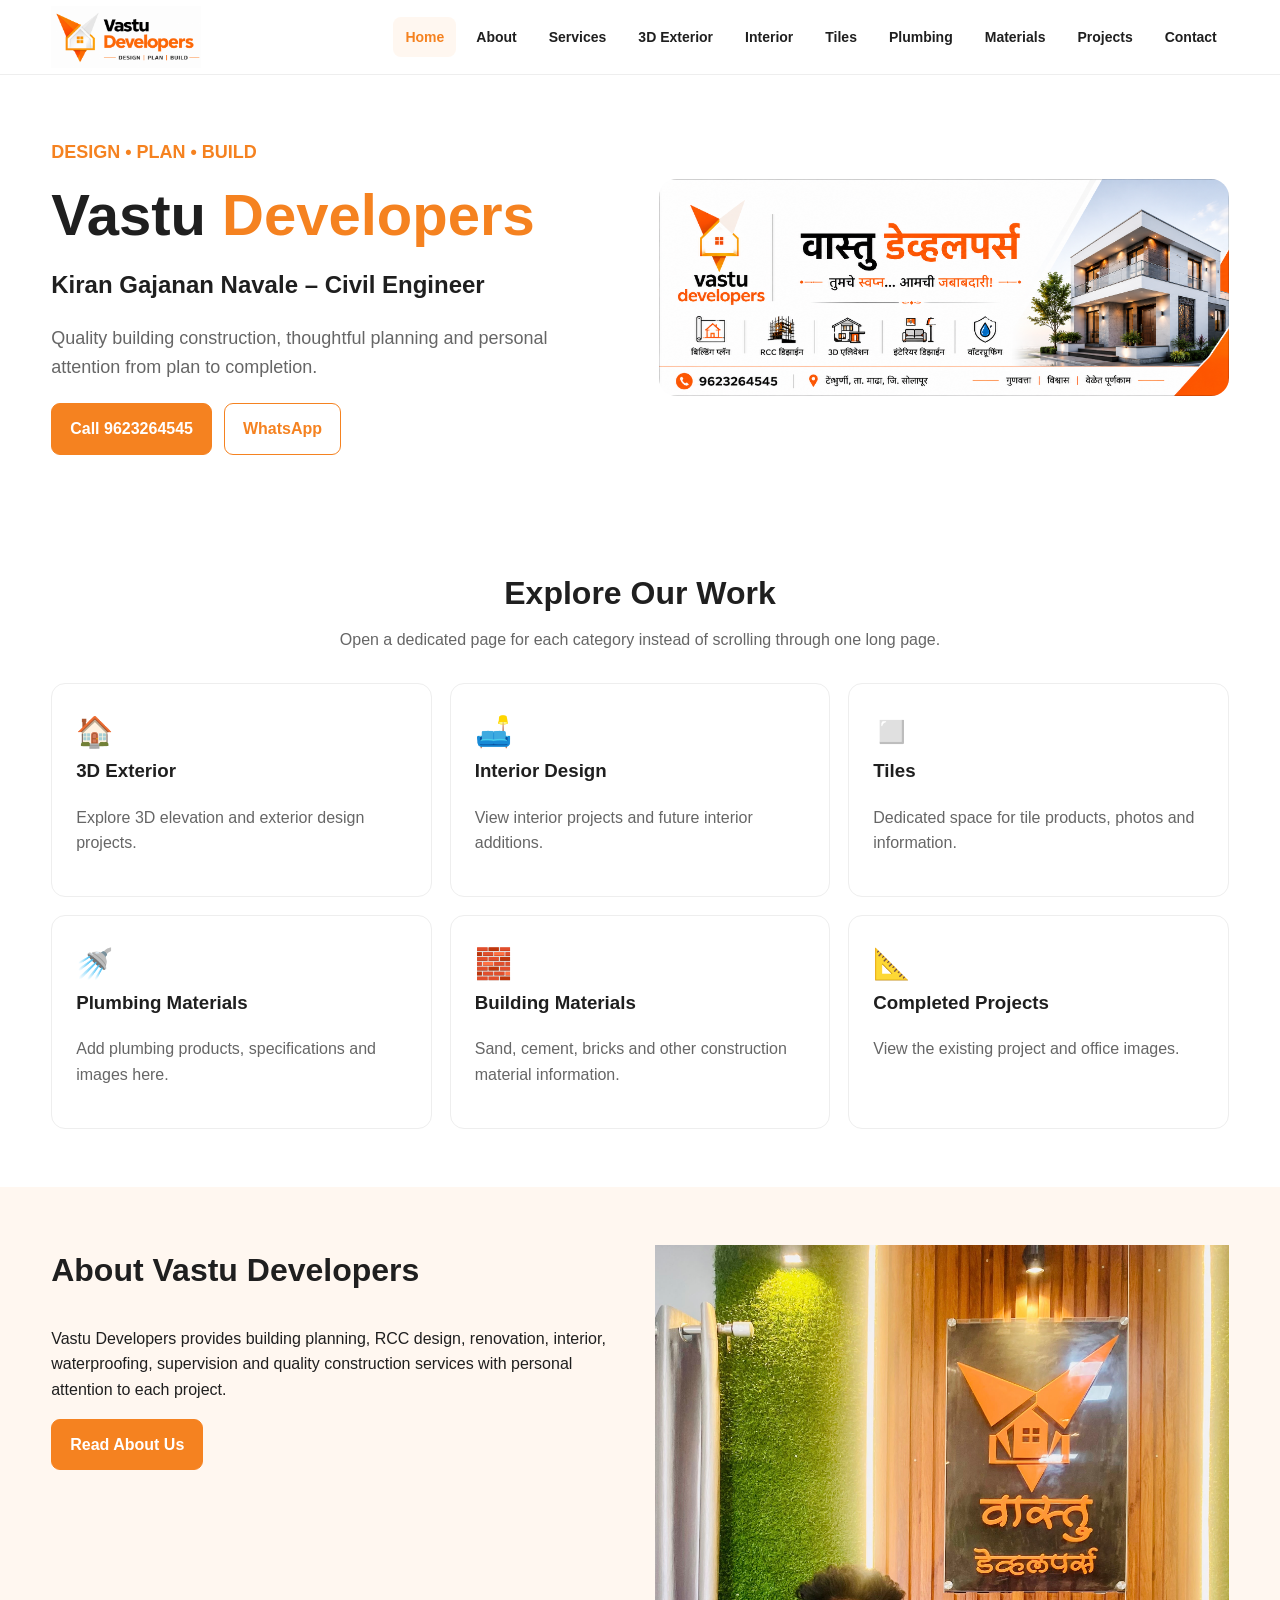
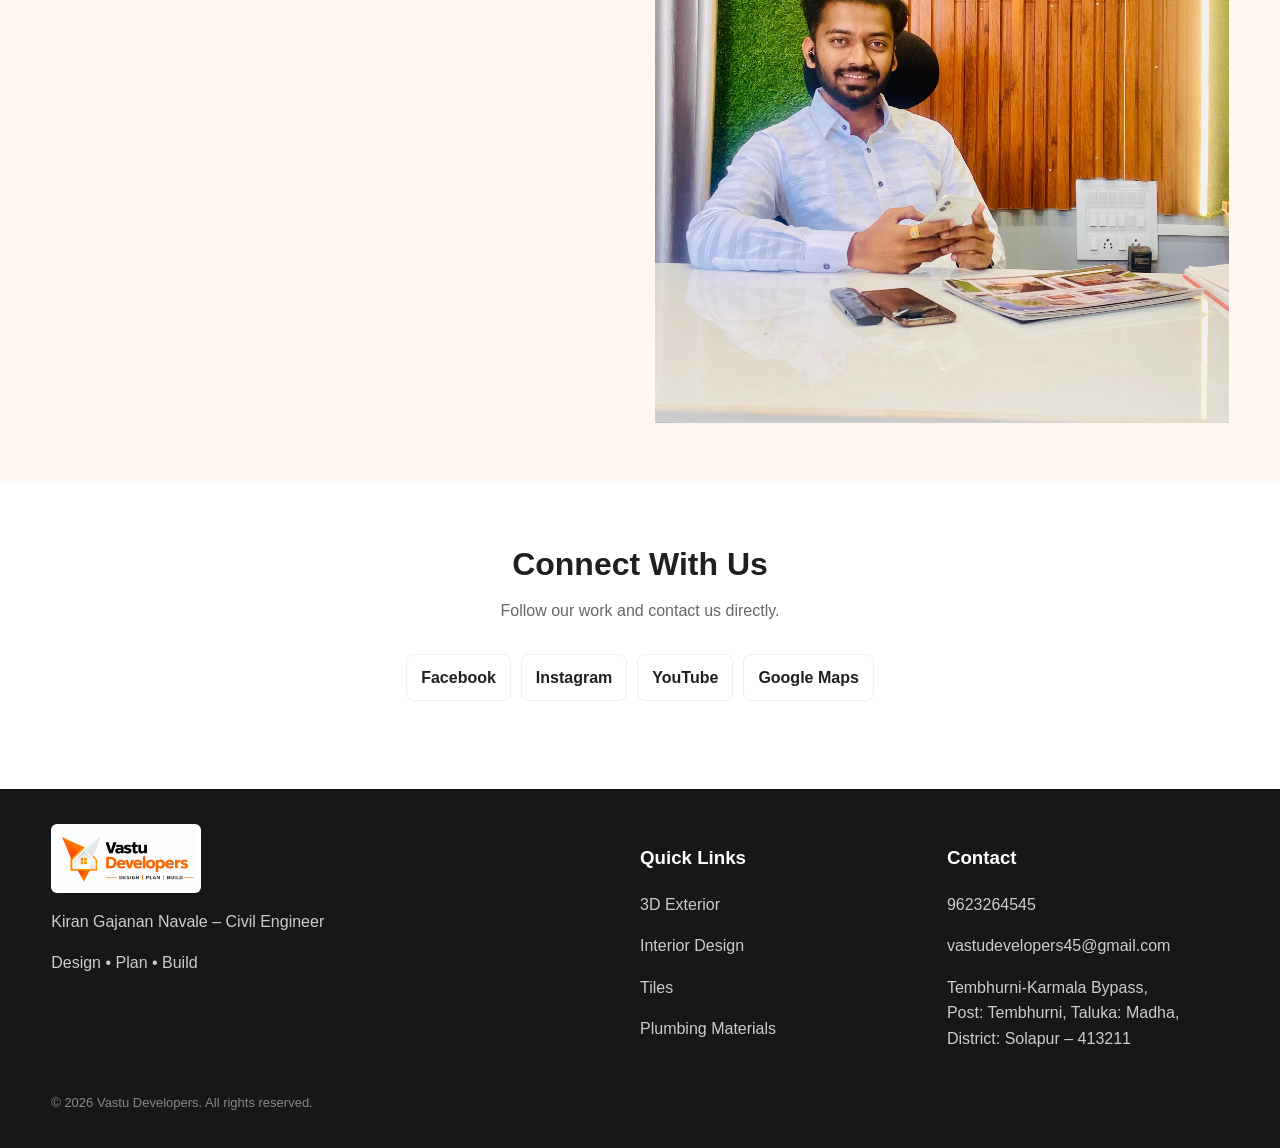
==== commit bd8b43f6: "Add files via upload" ====
--- a/index.html
+++ b/index.html
@@ -1,1051 +1,7 @@
-<!DOCTYPE html>
-<html lang="en">
-<head>
-
-  <meta charset="UTF-8">
-
-  <meta name="viewport" content="width=device-width, initial-scale=1.0">
-
-  <title>Vastu Developers | Civil Construction & Building Services</title>
-
-  <meta name="description"
-        content="Vastu Developers - Civil construction, 3D building plans, interior design, renovation, waterproofing, plumbing and building materials.">
-
-  <link rel="stylesheet" href="style.css">
-
-
-  <style>
-
-    /* ===============================
-       EXPLORE OUR WORK
-    =============================== */
-
-    .work-section {
-      background: #fff7f0;
-    }
-
-    .work-grid {
-      display: grid;
-      grid-template-columns: repeat(3, 1fr);
-      gap: 20px;
-    }
-
-    .work-card {
-      background: #ffffff;
-      border: 1px solid #eeeeee;
-      border-radius: 16px;
-      padding: 26px;
-      display: flex;
-      flex-direction: column;
-      min-height: 310px;
-      transition: all 0.25s ease;
-    }
-
-    .work-card:hover {
-      transform: translateY(-5px);
-      box-shadow: 0 12px 30px rgba(0,0,0,0.08);
-      border-color: #f58220;
-    }
-
-    .work-icon {
-      font-size: 38px;
-      margin-bottom: 14px;
-    }
-
-    .work-card h3 {
-      margin: 0 0 5px;
-      font-size: 21px;
-      line-height: 1.3;
-    }
-
-    .work-card .marathi {
-      color: #f58220;
-      font-weight: 700;
-      margin-bottom: 12px;
-    }
-
-    .work-card p {
-      color: #666;
-      margin: 0 0 22px;
-    }
-
-    .view-btn {
-      display: inline-block;
-      margin-top: auto;
-      padding: 10px 16px;
-      border-radius: 8px;
-      background: #f58220;
-      color: #ffffff;
-      font-weight: 700;
-      text-align: center;
-      border: 1px solid #f58220;
-      transition: 0.2s;
-    }
-
-    .view-btn:hover {
-      background: #ffffff;
-      color: #f58220;
-    }
-
-    .featured-service {
-      border: 2px solid #f58220;
-      background: linear-gradient(
-        180deg,
-        #fff,
-        #fff7f0
-      );
-    }
-
-
-    /* ===============================
-       CONTACT & LINKS
-    =============================== */
-
-    .home-contact {
-      background: #ffffff;
-    }
-
-    .contact-box {
-      background: #fff7f0;
-      border: 1px solid #eeeeee;
-      border-radius: 18px;
-      padding: 35px 25px;
-      text-align: center;
-    }
-
-    .contact-box h2 {
-      margin-top: 0;
-    }
-
-    .contact-box p {
-      color: #666;
-    }
-
-    .home-contact-buttons {
-      display: flex;
-      flex-wrap: wrap;
-      justify-content: center;
-      gap: 12px;
-      margin-top: 25px;
-    }
-
-    .home-link-btn {
-      display: inline-block;
-      padding: 12px 18px;
-      border-radius: 9px;
-      font-weight: 700;
-      border: 1px solid #f58220;
-      background: #ffffff;
-      color: #f58220;
-      transition: 0.2s;
-    }
-
-    .home-link-btn:hover {
-      background: #f58220;
-      color: #ffffff;
-    }
-
-    .home-link-btn.primary {
-      background: #f58220;
-      color: #ffffff;
-    }
-
-    .home-link-btn.primary:hover {
-      background: #ffffff;
-      color: #f58220;
-    }
-
-
-    /* ===============================
-       MOBILE
-    =============================== */
-
-    @media (max-width: 850px) {
-
-      .work-grid {
-        grid-template-columns: repeat(2, 1fr);
-      }
-
-    }
-
-
-    @media (max-width: 600px) {
-
-      .work-grid {
-        grid-template-columns: 1fr;
-      }
-
-      .work-card {
-        min-height: auto;
-      }
-
-    }
-
-  </style>
-
-</head>
-
-
-<body>
-
-
-<!-- =====================================================
-     HEADER / TOP NAVIGATION
-====================================================== -->
-
-<header>
-
-  <div class="container nav">
-
-
-    <a href="index.html">
-
-      <img
-        src="images/logo.PNG"
-        alt="Vastu Developers Logo"
-        class="logo">
-
-    </a>
-
-
-    <nav>
-
-      <a href="index.html" class="active">
-        Home
-      </a>
-
-      <a href="about/">
-        About
-      </a>
-
-      <a href="services/">
-        Services
-      </a>
-
-      <a href="3d-exterior/">
-        3D Exterior
-      </a>
-
-      <a href="interior-design/">
-        Interior
-      </a>
-
-      <a href="tiles/">
-        Tiles
-      </a>
-
-      <a href="plumbing-materials/">
-        Plumbing
-      </a>
-
-      <a href="building-materials/">
-        Materials
-      </a>
-
-      <a href="projects/">
-        Projects
-      </a>
-
-      <a href="contact/">
-        Contact
-      </a>
-
-    </nav>
-
-  </div>
-
-</header>
-
-
-
-<!-- =====================================================
-     HERO
-====================================================== -->
-
-<section class="hero">
-
-  <div class="container hero-grid">
-
-
-    <div>
-
-      <h1>
-        Vastu <span>Developers</span>
-      </h1>
-
-
-      <p>
-        Quality Construction. Smart Designs.
-        Complete Building Solutions.
-      </p>
-
-
-      <p>
-        गुणवत्ता बांधकाम • आधुनिक डिझाइन •
-        संपूर्ण बांधकाम सेवा
-      </p>
-
-
-      <div class="buttons">
-
-
-        <a
-          href="services/"
-          class="btn primary">
-
-          Explore Services
-
-        </a>
-
-
-        <a
-          href="contact/"
-          class="btn secondary">
-
-          Contact Us
-
-        </a>
-
-
-      </div>
-
-    </div>
-
-
-    <div>
-
-      <img
-        src="images/hero.PNG"
-        alt="Vastu Developers Construction Project"
-        class="hero-image">
-
-    </div>
-
-
-  </div>
-
-</section>
-
-
-
-<!-- =====================================================
-     EXPLORE OUR WORK
-====================================================== -->
-
-<section class="work-section">
-
-  <div class="container">
-
-
-    <div class="section-head">
-
-      <h2>
-        Explore Our Work | आमचे काम
-      </h2>
-
-      <p>
-        Explore our construction, design, materials
-        and completed projects.
-      </p>
-
-    </div>
-
-
-
-    <div class="work-grid">
-
-
-      <!-- 01 -->
-
-      <div class="work-card">
-
-        <div class="work-icon">
-          🏠
-        </div>
-
-        <h3>
-          3D Exterior Design Plans
-        </h3>
-
-        <div class="marathi">
-          3D बाह्य डिझाइन प्लान
-        </div>
-
-        <p>
-          Explore 3D elevation and exterior
-          design projects.
-        </p>
-
-        <a
-          href="3d-exterior/"
-          class="view-btn">
-
-          View →
-
-        </a>
-
-      </div>
-
-
-
-      <!-- 02 -->
-
-      <div class="work-card">
-
-        <div class="work-icon">
-          🛋️
-        </div>
-
-        <h3>
-          Interior Design
-        </h3>
-
-        <div class="marathi">
-          अंतर्गत डिझाइन
-        </div>
-
-        <p>
-          View interior projects and future
-          interior additions.
-        </p>
-
-        <a
-          href="interior-design/"
-          class="view-btn">
-
-          View →
-
-        </a>
-
-      </div>
-
-
-
-      <!-- 03 -->
-
-      <div class="work-card">
-
-        <div class="work-icon">
-          ◻️
-        </div>
-
-        <h3>
-          Tiles
-        </h3>
-
-        <div class="marathi">
-          टाईल्स
-        </div>
-
-        <p>
-          Dedicated space for tile products
-          and information.
-        </p>
-
-        <a
-          href="tiles/"
-          class="view-btn">
-
-          View →
-
-        </a>
-
-      </div>
-
-
-
-      <!-- 04 -->
-
-      <div class="work-card">
-
-        <div class="work-icon">
-          🚿
-        </div>
-
-        <h3>
-          Plumbing Materials
-        </h3>
-
-        <div class="marathi">
-          प्लंबिंग साहित्य
-        </div>
-
-        <p>
-          Plumbing products, specifications
-          and information.
-        </p>
-
-        <a
-          href="plumbing-materials/"
-          class="view-btn">
-
-          View →
-
-        </a>
-
-      </div>
-
-
-
-      <!-- 05 -->
-
-      <div class="work-card">
-
-        <div class="work-icon">
-          🧱
-        </div>
-
-        <h3>
-          Building Materials
-        </h3>
-
-        <div class="marathi">
-          बांधकाम साहित्य
-        </div>
-
-        <p>
-          Sand, cement, bricks and other
-          construction material information.
-        </p>
-
-        <a
-          href="building-materials/"
-          class="view-btn">
-
-          View →
-
-        </a>
-
-      </div>
-
-
-
-      <!-- 06 -->
-
-      <div class="work-card">
-
-        <div class="work-icon">
-          📐
-        </div>
-
-        <h3>
-          Completed Projects
-        </h3>
-
-        <div class="marathi">
-          पूर्ण झालेले प्रकल्प
-        </div>
-
-        <p>
-          View the existing projects.
-        </p>
-
-        <a
-          href="projects/"
-          class="view-btn">
-
-          View →
-
-        </a>
-
-      </div>
-
-
-
-      <!-- 07 -->
-
-      <div class="work-card featured-service">
-
-        <div class="work-icon">
-          🏗️
-        </div>
-
-        <h3>
-          Our Services
-        </h3>
-
-        <div class="marathi">
-          आमच्या सेवा
-        </div>
-
-        <p>
-          Construction and building-related
-          services.
-        </p>
-
-        <a
-          href="services/"
-          class="view-btn">
-
-          View Services →
-
-        </a>
-
-      </div>
-
-
-    </div>
-
-  </div>
-
-</section>
-
-
-
-<!-- =====================================================
-     CONTACT & ALL LINKS
-====================================================== -->
-
-<section class="home-contact">
-
-  <div class="container">
-
-
-    <div class="contact-box">
-
-
-      <h2>
-        Contact Vastu Developers
-      </h2>
-
-
-      <p>
-        For construction, design, materials,
-        renovation and other building requirements.
-      </p>
-
-
-      <p>
-        बांधकाम, डिझाइन, साहित्य, नूतनीकरण
-        आणि इतर बांधकामाच्या गरजांसाठी संपर्क साधा.
-      </p>
-
-
-
-      <div class="home-contact-buttons">
-
-
-        <!-- CALL -->
-
-        <a
-          href="tel:+919623264545"
-          class="home-link-btn primary">
-
-          📞 Call
-
-        </a>
-
-
-
-        <!-- WHATSAPP -->
-
-        <a
-          href="https://wa.me/919623264545"
-          class="home-link-btn"
-          target="_blank"
-          rel="noopener">
-
-          💬 WhatsApp
-
-        </a>
-
-
-
-        <!-- EMAIL -->
-
-        <a
-          href="mailto:vastudevelopers45@gmail.com"
-          class="home-link-btn">
-
-          ✉️ Email
-
-        </a>
-
-
-
-        <!-- ABOUT -->
-
-        <a
-          href="about/"
-          class="home-link-btn">
-
-          About
-
-        </a>
-
-
-
-        <!-- SERVICES -->
-
-        <a
-          href="services/"
-          class="home-link-btn">
-
-          Services
-
-        </a>
-
-
-
-        <!-- 3D -->
-
-        <a
-          href="3d-exterior/"
-          class="home-link-btn">
-
-          🏠 3D Exterior
-
-        </a>
-
-
-
-        <!-- INTERIOR -->
-
-        <a
-          href="interior-design/"
-          class="home-link-btn">
-
-          🛋️ Interior
-
-        </a>
-
-
-
-        <!-- TILES -->
-
-        <a
-          href="tiles/"
-          class="home-link-btn">
-
-          ◻️ Tiles
-
-        </a>
-
-
-
-        <!-- PLUMBING -->
-
-        <a
-          href="plumbing-materials/"
-          class="home-link-btn">
-
-          🚿 Plumbing
-
-        </a>
-
-
-
-        <!-- MATERIALS -->
-
-        <a
-          href="building-materials/"
-          class="home-link-btn">
-
-          🧱 Materials
-
-        </a>
-
-
-
-        <!-- PROJECTS -->
-
-        <a
-          href="projects/"
-          class="home-link-btn">
-
-          📐 Projects
-
-        </a>
-
-
-
-        <!-- CONTACT -->
-
-        <a
-          href="contact/"
-          class="home-link-btn">
-
-          📍 Contact
-
-        </a>
-
-
-
-        <!-- FACEBOOK -->
-
-        <a
-          href="https://www.facebook.com/profile.php?id=100065166804311&mibextid=ZbWKwL"
-          class="home-link-btn"
-          target="_blank"
-          rel="noopener">
-
-          Facebook
-
-        </a>
-
-
-
-        <!-- INSTAGRAM -->
-
-        <a
-          href="https://instagram.com/vastudevelopers?igshid=YmMyMTA2M2Y="
-          class="home-link-btn"
-          target="_blank"
-          rel="noopener">
-
-          Instagram
-
-        </a>
-
-
-
-        <!-- YOUTUBE -->
-
-        <a
-          href="https://youtube.com/@VastuDevelopers"
-          class="home-link-btn"
-          target="_blank"
-          rel="noopener">
-
-          YouTube
-
-        </a>
-
-
-
-        <!-- GOOGLE MAPS -->
-
-        <a
-          href="https://maps.app.goo.gl/xk24V7vPSnW2RWH27?g_st=ic"
-          class="home-link-btn"
-          target="_blank"
-          rel="noopener">
-
-          📍 Google Maps
-
-        </a>
-
-
-      </div>
-
-
-      <div style="margin-top:30px;">
-
-        <p>
-
-          <strong>
-            Kiran Gajanan Navale – Civil Engineer
-          </strong>
-
-        </p>
-
-
-        <p>
-          📞 9623264545
-        </p>
-
-
-        <p>
-          📍 Tembhurni-Karmala Bypass,<br>
-          Post: Tembhurni, Taluka: Madha,<br>
-          District: Solapur – 413211
-        </p>
-
-
-        <p>
-          ✉️ vastudevelopers45@gmail.com
-        </p>
-
-      </div>
-
-
-    </div>
-
-  </div>
-
-</section>
-
-
-
-<!-- =====================================================
-     FOOTER
-====================================================== -->
-
-<footer>
-
-  <div class="container footer-grid">
-
-
-    <div>
-
-      <img
-        src="images/logo.PNG"
-        alt="Vastu Developers Logo"
-        style="
-          width:140px;
-          background:#fff;
-          padding:8px;
-          border-radius:8px;
-        ">
-
-
-      <p>
-        Quality Construction. Smart Designs.
-        Complete Building Solutions.
-      </p>
-
-
-      <p>
-        गुणवत्ता बांधकाम • आधुनिक डिझाइन •
-        संपूर्ण बांधकाम सेवा
-      </p>
-
-    </div>
-
-
-
-    <div>
-
-      <h3>
-        Quick Links
-      </h3>
-
-
-      <ul
-        style="
-          list-style:none;
-          padding:0;
-        ">
-
-
-        <li>
-          <a href="index.html">
-            Home
-          </a>
-        </li>
-
-
-        <li>
-          <a href="about/">
-            About
-          </a>
-        </li>
-
-
-        <li>
-          <a href="services/">
-            Services
-          </a>
-        </li>
-
-
-        <li>
-          <a href="3d-exterior/">
-            3D Exterior
-          </a>
-        </li>
-
-
-        <li>
-          <a href="interior-design/">
-            Interior
-          </a>
-        </li>
-
-
-        <li>
-          <a href="tiles/">
-            Tiles
-          </a>
-        </li>
-
-
-        <li>
-          <a href="plumbing-materials/">
-            Plumbing
-          </a>
-        </li>
-
-
-        <li>
-          <a href="building-materials/">
-            Materials
-          </a>
-        </li>
-
-
-        <li>
-          <a href="projects/">
-            Projects
-          </a>
-        </li>
-
-
-        <li>
-          <a href="contact/">
-            Contact
-          </a>
-        </li>
-
-
-      </ul>
-
-    </div>
-
-
-
-    <div>
-
-      <h3>
-        Contact
-      </h3>
-
-
-      <p>
-        📞
-        <a href="tel:+919623264545">
-          9623264545
-        </a>
-      </p>
-
-
-      <p>
-        ✉️
-        <a href="mailto:vastudevelopers45@gmail.com">
-          vastudevelopers45@gmail.com
-        </a>
-      </p>
-
-
-      <p>
-        📍 Tembhurni-Karmala Bypass,<br>
-        Post: Tembhurni, Taluka: Madha,<br>
-        District: Solapur – 413211
-      </p>
-
-    </div>
-
-
-  </div>
-
-
-
-  <div
-    class="container"
-    style="
-      margin-top:25px;
-      padding-top:18px;
-      border-top:1px solid #333;
-    ">
-
-    <p class="small">
-      © 2026 Vastu Developers. All Rights Reserved.
-    </p>
-
-  </div>
-
-</footer>
-
-
-</body>
-</html>
+<!doctype html><html lang="en"><head><meta charset="utf-8"><meta name="viewport" content="width=device-width,initial-scale=1"><title>Vastu Developers | Home</title><meta name="description" content="Vastu Developers – Civil construction, building plans, RCC design, 3D elevation, interior design and construction services."><link rel="stylesheet" href="style.css"></head><body>
+<header><div class="container nav"><a href="index.html"><img class="logo" src="images/logo.PNG" alt="Vastu Developers logo"></a><nav><a class="active" href="index.html">Home</a><a href="about/">About</a><a href="services/">Services</a><a href="3d-exterior/">3D Exterior</a><a href="interior-design/">Interior</a><a href="tiles/">Tiles</a><a href="plumbing-materials/">Plumbing</a><a href="building-materials/">Materials</a><a href="projects/">Projects</a><a href="contact/">Contact</a></nav></div></header>
+<main><section class="hero"><div class="container hero-grid"><div><p style="color:var(--orange);font-weight:800">DESIGN • PLAN • BUILD</p><h1>Vastu <span>Developers</span></h1><h2>Kiran Gajanan Navale – Civil Engineer</h2><p>Quality building construction, thoughtful planning and personal attention from plan to completion.</p><div class="buttons"><a class="btn primary" href="tel:9623264545">Call 9623264545</a><a class="btn secondary" href="https://wa.me/919623264545" target="_blank" rel="noopener">WhatsApp</a></div></div><img class="hero-image" src="images/hero.PNG" alt="Vastu Developers project"></div></section>
+<section><div class="container"><div class="section-head"><h2>Explore Our Work</h2><p>Open a dedicated page for each category instead of scrolling through one long page.</p></div><div class="cards"><a class="card" href="3d-exterior/"><div class="icon">🏠</div><h3>3D Exterior</h3><p>Explore 3D elevation and exterior design projects.</p></a><a class="card" href="interior-design/"><div class="icon">🛋️</div><h3>Interior Design</h3><p>View interior projects and future interior additions.</p></a><a class="card" href="tiles/"><div class="icon">◻️</div><h3>Tiles</h3><p>Dedicated space for tile products, photos and information.</p></a><a class="card" href="plumbing-materials/"><div class="icon">🚿</div><h3>Plumbing Materials</h3><p>Add plumbing products, specifications and images here.</p></a><a class="card" href="building-materials/"><div class="icon">🧱</div><h3>Building Materials</h3><p>Sand, cement, bricks and other construction material information.</p></a><a class="card" href="projects/"><div class="icon">📐</div><h3>Completed Projects</h3><p>View the existing project and office images.</p></a></div></div></section>
+<section style="background:var(--light)"><div class="container content-grid"><div><div class="section-head" style="text-align:left"><h2>About Vastu Developers</h2></div><p>Vastu Developers provides building planning, RCC design, renovation, interior, waterproofing, supervision and quality construction services with personal attention to each project.</p><a class="btn primary" href="about/">Read About Us</a></div><img src="images/founder.jpg" alt="Kiran Gajanan Navale – Civil Engineer"></div></section>
+<section><div class="container"><div class="section-head"><h2>Connect With Us</h2><p>Follow our work and contact us directly.</p></div><div class="socials" style="justify-content:center"><a href="https://www.facebook.com/profile.php?id=100065166804311&mibextid=ZbWKwL" target="_blank" rel="noopener">Facebook</a><a href="https://instagram.com/vastudevelopers?igshid=YmMyMTA2M2Y=" target="_blank" rel="noopener">Instagram</a><a href="https://youtube.com/@VastuDevelopers" target="_blank" rel="noopener">YouTube</a><a href="https://maps.app.goo.gl/xk24V7vPSnW2RWH27?g_st=ic" target="_blank" rel="noopener">Google Maps</a></div></div></section></main>
+<footer><div class="container footer-grid"><div><img class="logo" src="images/logo.PNG" alt="Vastu Developers" style="background:#fff;padding:6px;border-radius:6px"><p>Kiran Gajanan Navale – Civil Engineer</p><p>Design • Plan • Build</p></div><div><h3>Quick Links</h3><p><a href="3d-exterior/">3D Exterior</a></p><p><a href="interior-design/">Interior Design</a></p><p><a href="tiles/">Tiles</a></p><p><a href="plumbing-materials/">Plumbing Materials</a></p></div><div><h3>Contact</h3><p><a href="tel:9623264545">9623264545</a></p><p><a href="mailto:vastudevelopers45@gmail.com">vastudevelopers45@gmail.com</a></p><p>Tembhurni-Karmala Bypass,<br>Post: Tembhurni, Taluka: Madha,<br>District: Solapur – 413211</p></div></div><div class="container small" style="margin-top:25px">© 2026 Vastu Developers. All rights reserved.</div></footer></body></html>
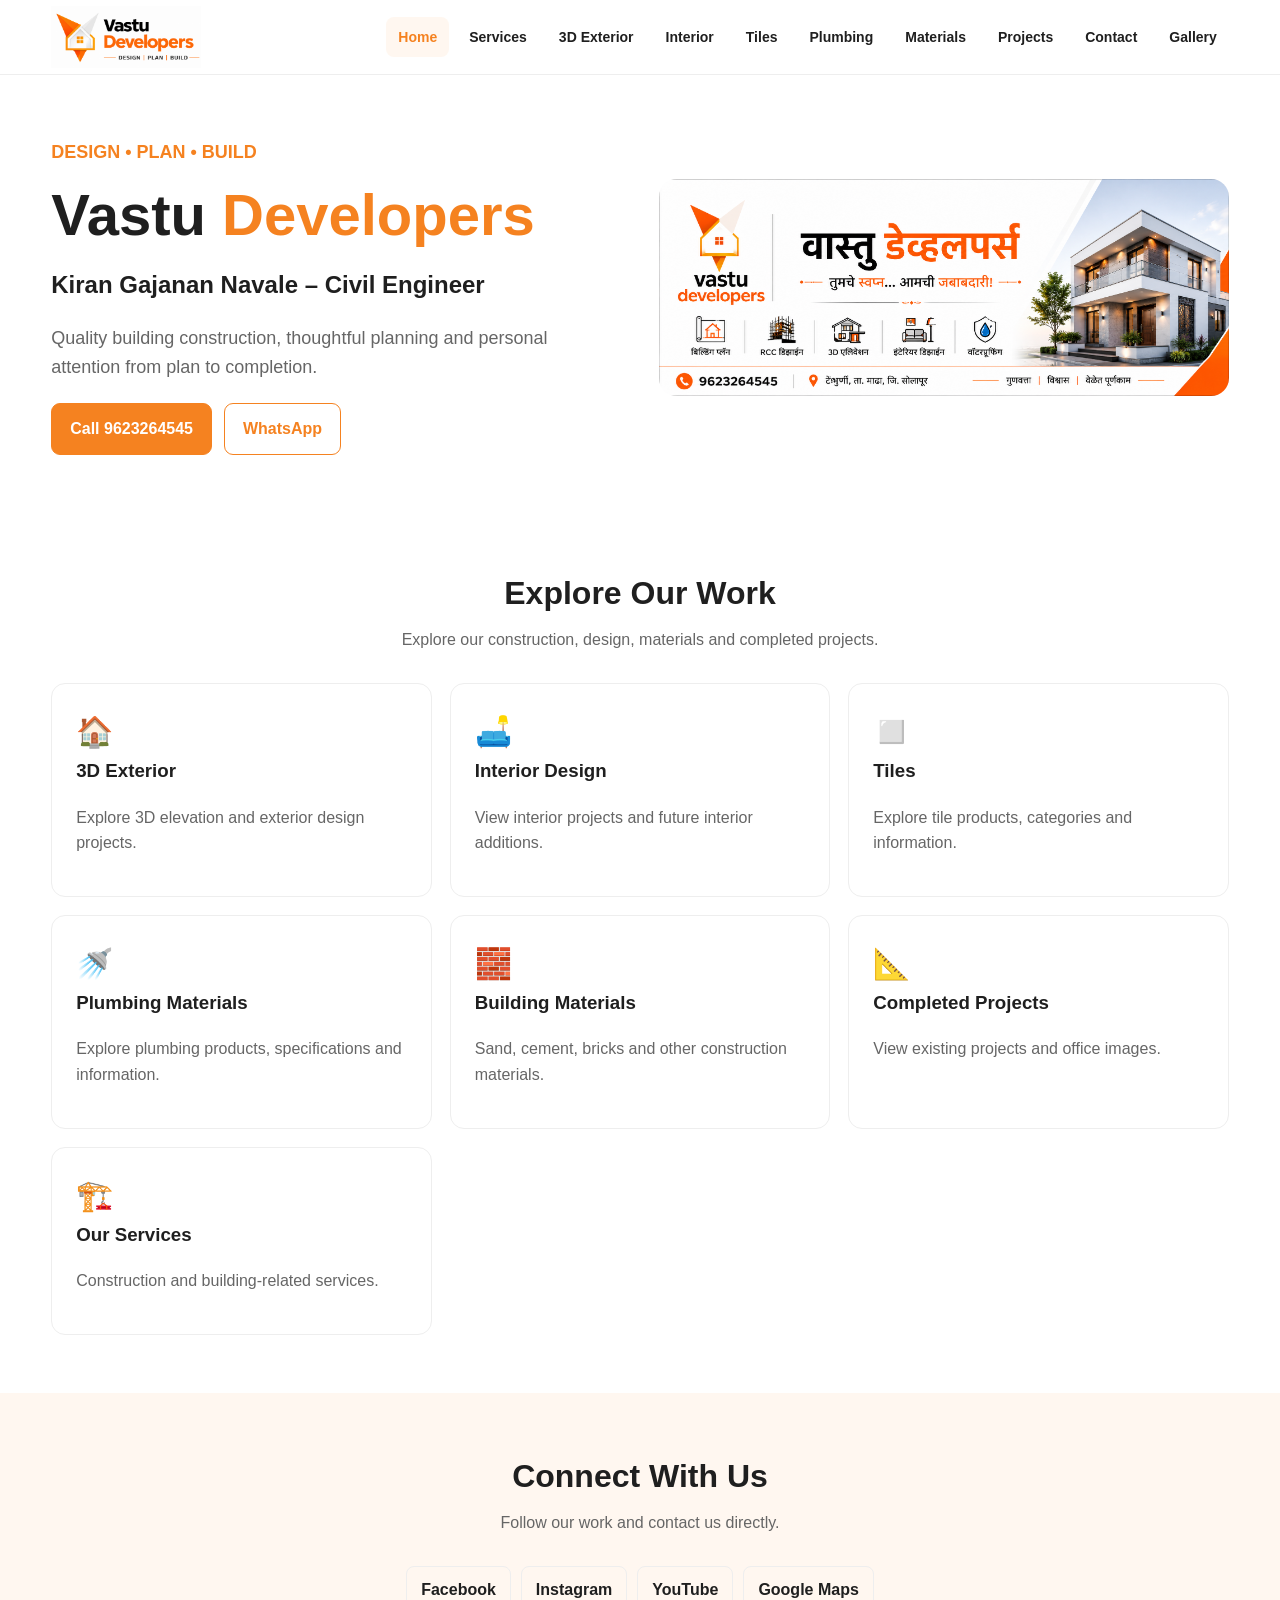
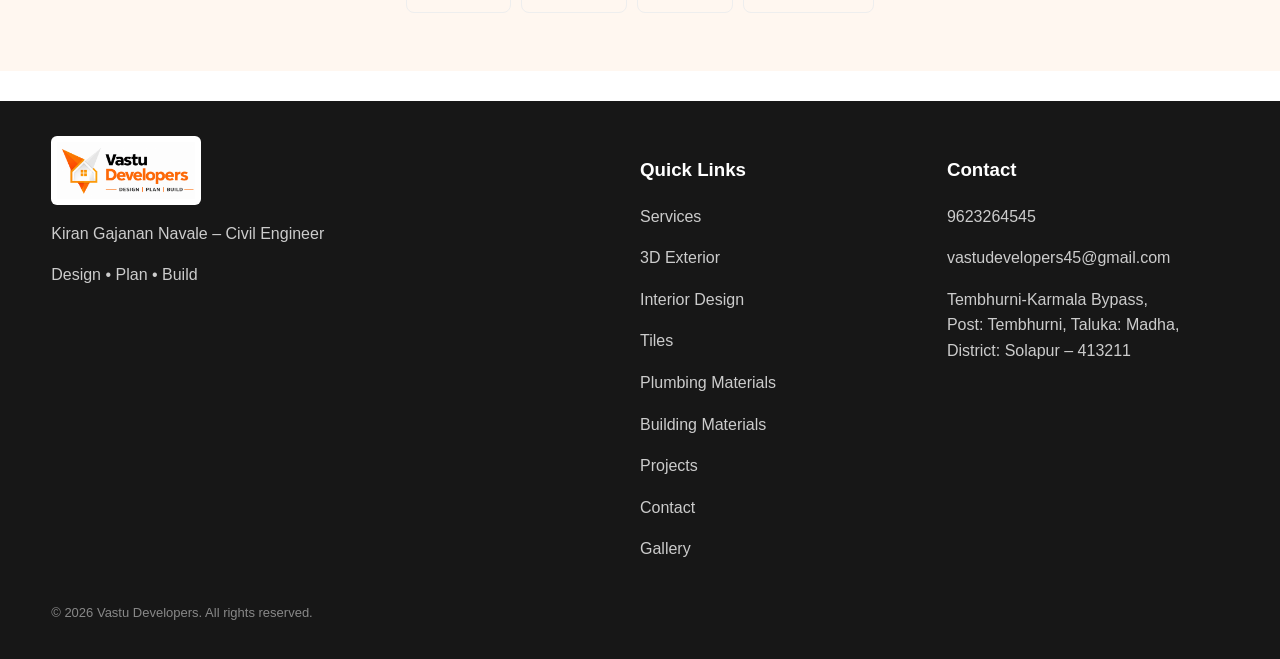
==== commit f0a4e949: "Refactor index.html for improved structure and content" ====
--- a/index.html
+++ b/index.html
@@ -1,7 +1,508 @@
-<!doctype html><html lang="en"><head><meta charset="utf-8"><meta name="viewport" content="width=device-width,initial-scale=1"><title>Vastu Developers | Home</title><meta name="description" content="Vastu Developers – Civil construction, building plans, RCC design, 3D elevation, interior design and construction services."><link rel="stylesheet" href="style.css"></head><body>
-<header><div class="container nav"><a href="index.html"><img class="logo" src="images/logo.PNG" alt="Vastu Developers logo"></a><nav><a class="active" href="index.html">Home</a><a href="about/">About</a><a href="services/">Services</a><a href="3d-exterior/">3D Exterior</a><a href="interior-design/">Interior</a><a href="tiles/">Tiles</a><a href="plumbing-materials/">Plumbing</a><a href="building-materials/">Materials</a><a href="projects/">Projects</a><a href="contact/">Contact</a></nav></div></header>
-<main><section class="hero"><div class="container hero-grid"><div><p style="color:var(--orange);font-weight:800">DESIGN • PLAN • BUILD</p><h1>Vastu <span>Developers</span></h1><h2>Kiran Gajanan Navale – Civil Engineer</h2><p>Quality building construction, thoughtful planning and personal attention from plan to completion.</p><div class="buttons"><a class="btn primary" href="tel:9623264545">Call 9623264545</a><a class="btn secondary" href="https://wa.me/919623264545" target="_blank" rel="noopener">WhatsApp</a></div></div><img class="hero-image" src="images/hero.PNG" alt="Vastu Developers project"></div></section>
-<section><div class="container"><div class="section-head"><h2>Explore Our Work</h2><p>Open a dedicated page for each category instead of scrolling through one long page.</p></div><div class="cards"><a class="card" href="3d-exterior/"><div class="icon">🏠</div><h3>3D Exterior</h3><p>Explore 3D elevation and exterior design projects.</p></a><a class="card" href="interior-design/"><div class="icon">🛋️</div><h3>Interior Design</h3><p>View interior projects and future interior additions.</p></a><a class="card" href="tiles/"><div class="icon">◻️</div><h3>Tiles</h3><p>Dedicated space for tile products, photos and information.</p></a><a class="card" href="plumbing-materials/"><div class="icon">🚿</div><h3>Plumbing Materials</h3><p>Add plumbing products, specifications and images here.</p></a><a class="card" href="building-materials/"><div class="icon">🧱</div><h3>Building Materials</h3><p>Sand, cement, bricks and other construction material information.</p></a><a class="card" href="projects/"><div class="icon">📐</div><h3>Completed Projects</h3><p>View the existing project and office images.</p></a></div></div></section>
-<section style="background:var(--light)"><div class="container content-grid"><div><div class="section-head" style="text-align:left"><h2>About Vastu Developers</h2></div><p>Vastu Developers provides building planning, RCC design, renovation, interior, waterproofing, supervision and quality construction services with personal attention to each project.</p><a class="btn primary" href="about/">Read About Us</a></div><img src="images/founder.jpg" alt="Kiran Gajanan Navale – Civil Engineer"></div></section>
-<section><div class="container"><div class="section-head"><h2>Connect With Us</h2><p>Follow our work and contact us directly.</p></div><div class="socials" style="justify-content:center"><a href="https://www.facebook.com/profile.php?id=100065166804311&mibextid=ZbWKwL" target="_blank" rel="noopener">Facebook</a><a href="https://instagram.com/vastudevelopers?igshid=YmMyMTA2M2Y=" target="_blank" rel="noopener">Instagram</a><a href="https://youtube.com/@VastuDevelopers" target="_blank" rel="noopener">YouTube</a><a href="https://maps.app.goo.gl/xk24V7vPSnW2RWH27?g_st=ic" target="_blank" rel="noopener">Google Maps</a></div></div></section></main>
-<footer><div class="container footer-grid"><div><img class="logo" src="images/logo.PNG" alt="Vastu Developers" style="background:#fff;padding:6px;border-radius:6px"><p>Kiran Gajanan Navale – Civil Engineer</p><p>Design • Plan • Build</p></div><div><h3>Quick Links</h3><p><a href="3d-exterior/">3D Exterior</a></p><p><a href="interior-design/">Interior Design</a></p><p><a href="tiles/">Tiles</a></p><p><a href="plumbing-materials/">Plumbing Materials</a></p></div><div><h3>Contact</h3><p><a href="tel:9623264545">9623264545</a></p><p><a href="mailto:vastudevelopers45@gmail.com">vastudevelopers45@gmail.com</a></p><p>Tembhurni-Karmala Bypass,<br>Post: Tembhurni, Taluka: Madha,<br>District: Solapur – 413211</p></div></div><div class="container small" style="margin-top:25px">© 2026 Vastu Developers. All rights reserved.</div></footer></body></html>
+<!doctype html>
+<html lang="en">
+
+<head>
+  <meta charset="utf-8">
+  <meta name="viewport" content="width=device-width,initial-scale=1">
+
+  <title>Vastu Developers | Home</title>
+
+  <meta name="description"
+    content="Vastu Developers – Civil construction, building plans, RCC design, 3D elevation, interior design and construction services.">
+
+  <link rel="stylesheet" href="style.css">
+</head>
+
+<body>
+
+  <!-- HEADER -->
+  <header>
+    <div class="container nav">
+
+      <!-- LOGO -->
+      <a href="index.html">
+        <img
+          class="logo"
+          src="images/logo.PNG"
+          alt="Vastu Developers logo">
+      </a>
+
+      <!-- NAVIGATION -->
+      <nav>
+
+        <a class="active" href="index.html">
+          Home
+        </a>
+
+        <a href="services/">
+          Services
+        </a>
+
+        <a href="3d-exterior/">
+          3D Exterior
+        </a>
+
+        <a href="interior-design/">
+          Interior
+        </a>
+
+        <a href="tiles/">
+          Tiles
+        </a>
+
+        <a href="plumbing-materials/">
+          Plumbing
+        </a>
+
+        <a href="building-materials/">
+          Materials
+        </a>
+
+        <a href="projects/">
+          Projects
+        </a>
+
+        <a href="contact/">
+          Contact
+        </a>
+
+        <a href="gallery/">
+          Gallery
+        </a>
+
+      </nav>
+
+    </div>
+  </header>
+
+
+  <!-- MAIN CONTENT -->
+  <main>
+
+
+    <!-- HERO SECTION -->
+    <section class="hero">
+
+      <div class="container hero-grid">
+
+        <div>
+
+          <p style="color:var(--orange);font-weight:800;">
+            DESIGN • PLAN • BUILD
+          </p>
+
+          <h1>
+            Vastu <span>Developers</span>
+          </h1>
+
+          <h2>
+            Kiran Gajanan Navale – Civil Engineer
+          </h2>
+
+          <p>
+            Quality building construction, thoughtful planning and
+            personal attention from plan to completion.
+          </p>
+
+
+          <!-- HERO BUTTONS -->
+          <div class="buttons">
+
+            <a
+              class="btn primary"
+              href="tel:9623264545">
+              Call 9623264545
+            </a>
+
+            <a
+              class="btn secondary"
+              href="https://wa.me/919623264545"
+              target="_blank"
+              rel="noopener">
+              WhatsApp
+            </a>
+
+          </div>
+
+        </div>
+
+
+        <!-- HERO IMAGE -->
+        <img
+          class="hero-image"
+          src="images/hero.PNG"
+          alt="Vastu Developers project">
+
+      </div>
+
+    </section>
+
+
+    <!-- EXPLORE OUR WORK -->
+    <section>
+
+      <div class="container">
+
+        <div class="section-head">
+
+          <h2>
+            Explore Our Work
+          </h2>
+
+          <p>
+            Explore our construction, design, materials and completed projects.
+          </p>
+
+        </div>
+
+
+        <div class="cards">
+
+
+          <!-- 3D EXTERIOR -->
+          <a
+            class="card"
+            href="3d-exterior/">
+
+            <div class="icon">
+              🏠
+            </div>
+
+            <h3>
+              3D Exterior
+            </h3>
+
+            <p>
+              Explore 3D elevation and exterior design projects.
+            </p>
+
+          </a>
+
+
+          <!-- INTERIOR DESIGN -->
+          <a
+            class="card"
+            href="interior-design/">
+
+            <div class="icon">
+              🛋️
+            </div>
+
+            <h3>
+              Interior Design
+            </h3>
+
+            <p>
+              View interior projects and future interior additions.
+            </p>
+
+          </a>
+
+
+          <!-- TILES -->
+          <a
+            class="card"
+            href="tiles/">
+
+            <div class="icon">
+              ◻️
+            </div>
+
+            <h3>
+              Tiles
+            </h3>
+
+            <p>
+              Explore tile products, categories and information.
+            </p>
+
+          </a>
+
+
+          <!-- PLUMBING MATERIALS -->
+          <a
+            class="card"
+            href="plumbing-materials/">
+
+            <div class="icon">
+              🚿
+            </div>
+
+            <h3>
+              Plumbing Materials
+            </h3>
+
+            <p>
+              Explore plumbing products, specifications and information.
+            </p>
+
+          </a>
+
+
+          <!-- BUILDING MATERIALS -->
+          <a
+            class="card"
+            href="building-materials/">
+
+            <div class="icon">
+              🧱
+            </div>
+
+            <h3>
+              Building Materials
+            </h3>
+
+            <p>
+              Sand, cement, bricks and other construction materials.
+            </p>
+
+          </a>
+
+
+          <!-- COMPLETED PROJECTS -->
+          <a
+            class="card"
+            href="projects/">
+
+            <div class="icon">
+              📐
+            </div>
+
+            <h3>
+              Completed Projects
+            </h3>
+
+            <p>
+              View existing projects and office images.
+            </p>
+
+          </a>
+
+
+          <!-- SERVICES -->
+          <a
+            class="card"
+            href="services/">
+
+            <div class="icon">
+              🏗️
+            </div>
+
+            <h3>
+              Our Services
+            </h3>
+
+            <p>
+              Construction and building-related services.
+            </p>
+
+          </a>
+
+        </div>
+
+      </div>
+
+    </section>
+
+
+    <!-- CONNECT WITH US -->
+    <section style="background:var(--light);">
+
+      <div class="container">
+
+        <div class="section-head">
+
+          <h2>
+            Connect With Us
+          </h2>
+
+          <p>
+            Follow our work and contact us directly.
+          </p>
+
+        </div>
+
+
+        <div
+          class="socials"
+          style="justify-content:center;">
+
+
+          <!-- FACEBOOK -->
+          <a
+            href="https://www.facebook.com/profile.php?id=100065166804311&mibextid=ZbWKwL"
+            target="_blank"
+            rel="noopener">
+            Facebook
+          </a>
+
+
+          <!-- INSTAGRAM -->
+          <a
+            href="https://instagram.com/vastudevelopers?igshid=YmMyMTA2M2Y="
+            target="_blank"
+            rel="noopener">
+            Instagram
+          </a>
+
+
+          <!-- YOUTUBE -->
+          <a
+            href="https://youtube.com/@VastuDevelopers"
+            target="_blank"
+            rel="noopener">
+            YouTube
+          </a>
+
+
+          <!-- GOOGLE MAPS -->
+          <a
+            href="https://maps.app.goo.gl/xk24V7vPSnW2RWH27?g_st=ic"
+            target="_blank"
+            rel="noopener">
+            Google Maps
+          </a>
+
+        </div>
+
+      </div>
+
+    </section>
+
+  </main>
+
+
+  <!-- FOOTER -->
+  <footer>
+
+    <div class="container footer-grid">
+
+
+      <!-- COMPANY -->
+      <div>
+
+        <img
+          class="logo"
+          src="images/logo.PNG"
+          alt="Vastu Developers"
+          style="background:#fff;padding:6px;border-radius:6px;">
+
+        <p>
+          Kiran Gajanan Navale – Civil Engineer
+        </p>
+
+        <p>
+          Design • Plan • Build
+        </p>
+
+      </div>
+
+
+      <!-- QUICK LINKS -->
+      <div>
+
+        <h3>
+          Quick Links
+        </h3>
+
+        <p>
+          <a href="services/">
+            Services
+          </a>
+        </p>
+
+        <p>
+          <a href="3d-exterior/">
+            3D Exterior
+          </a>
+        </p>
+
+        <p>
+          <a href="interior-design/">
+            Interior Design
+          </a>
+        </p>
+
+        <p>
+          <a href="tiles/">
+            Tiles
+          </a>
+        </p>
+
+        <p>
+          <a href="plumbing-materials/">
+            Plumbing Materials
+          </a>
+        </p>
+
+        <p>
+          <a href="building-materials/">
+            Building Materials
+          </a>
+        </p>
+
+        <p>
+          <a href="projects/">
+            Projects
+          </a>
+        </p>
+
+        <p>
+          <a href="contact/">
+            Contact
+          </a>
+        </p>
+
+        <p>
+          <a href="gallery/">
+            Gallery
+          </a>
+        </p>
+
+      </div>
+
+
+      <!-- CONTACT -->
+      <div>
+
+        <h3>
+          Contact
+        </h3>
+
+        <p>
+          <a href="tel:9623264545">
+            9623264545
+          </a>
+        </p>
+
+        <p>
+          <a href="mailto:vastudevelopers45@gmail.com">
+            vastudevelopers45@gmail.com
+          </a>
+        </p>
+
+        <p>
+          Tembhurni-Karmala Bypass,<br>
+          Post: Tembhurni, Taluka: Madha,<br>
+          District: Solapur – 413211
+        </p>
+
+      </div>
+
+    </div>
+
+
+    <!-- COPYRIGHT -->
+    <div
+      class="container small"
+      style="margin-top:25px;">
+
+      © 2026 Vastu Developers. All rights reserved.
+
+    </div>
+
+  </footer>
+
+
+</body>
+</html>
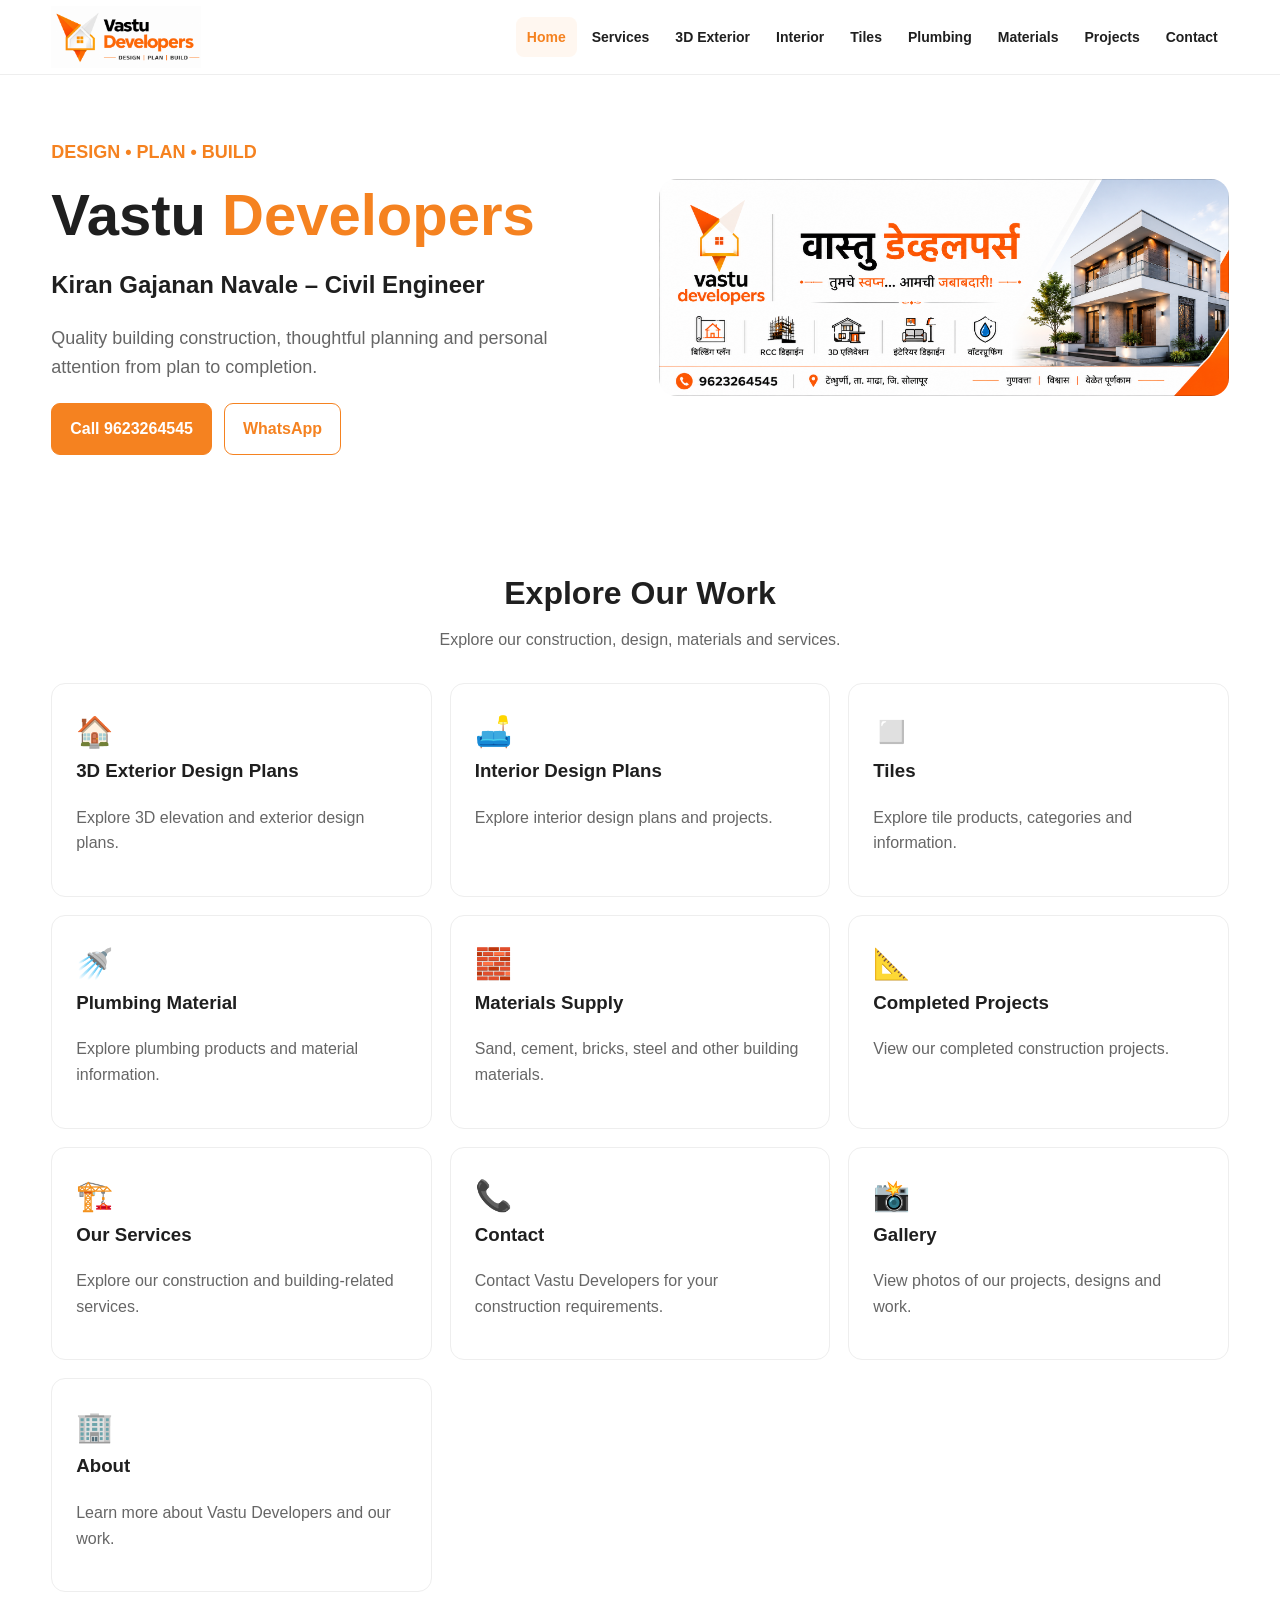
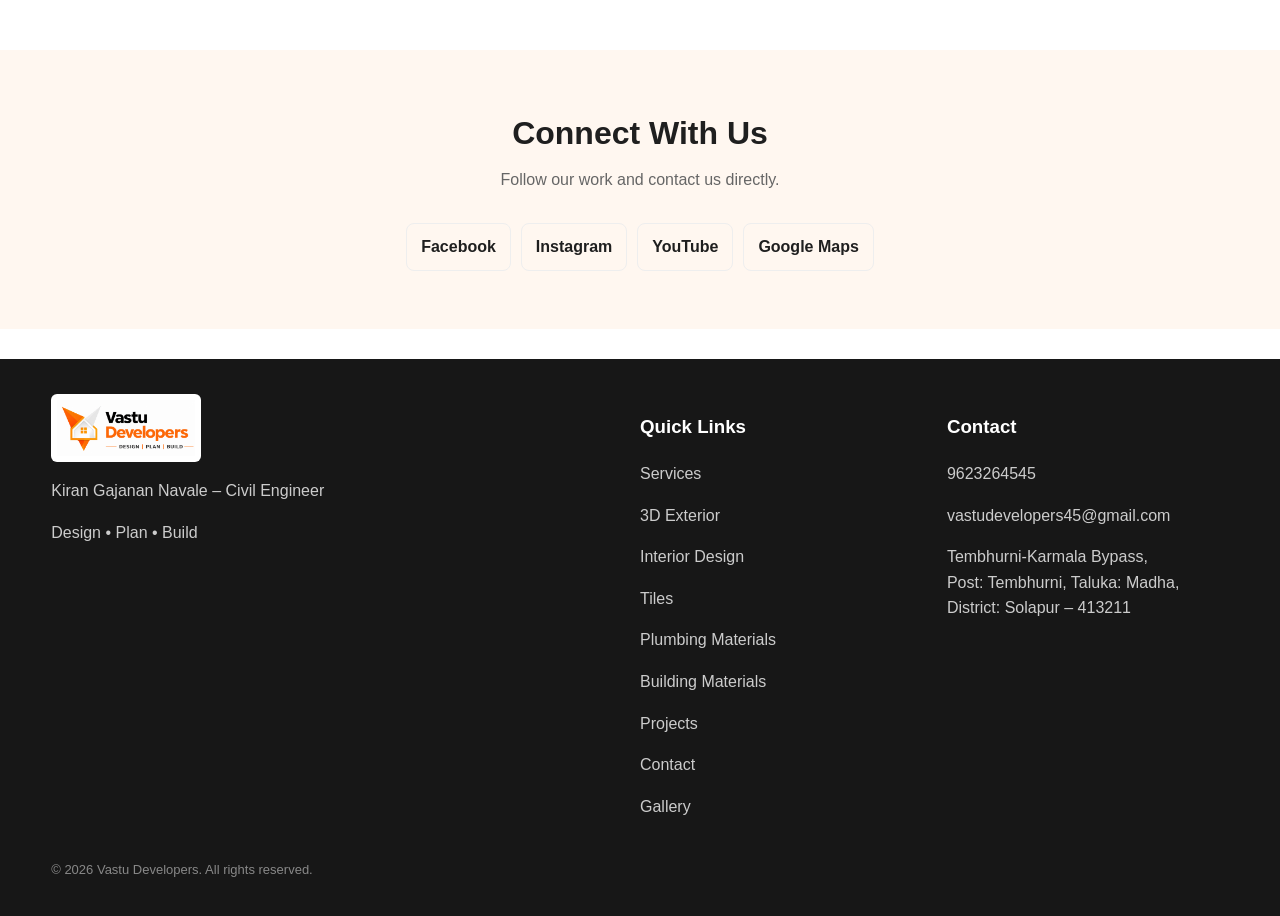
==== commit 4eb1f1a2: "Update index.html for improved navigation and content Refactor HTML structure and improve content cl" ====
--- a/index.html
+++ b/index.html
@@ -19,7 +19,6 @@
   <header>
     <div class="container nav">
 
-      <!-- LOGO -->
       <a href="index.html">
         <img
           class="logo"
@@ -27,48 +26,25 @@
           alt="Vastu Developers logo">
       </a>
 
-      <!-- NAVIGATION -->
       <nav>
 
-        <a class="active" href="index.html">
-          Home
-        </a>
-
-        <a href="services/">
-          Services
-        </a>
-
-        <a href="3d-exterior/">
-          3D Exterior
-        </a>
-
-        <a href="interior-design/">
-          Interior
-        </a>
-
-        <a href="tiles/">
-          Tiles
-        </a>
-
-        <a href="plumbing-materials/">
-          Plumbing
-        </a>
-
-        <a href="building-materials/">
-          Materials
-        </a>
-
-        <a href="projects/">
-          Projects
-        </a>
-
-        <a href="contact/">
-          Contact
-        </a>
-
-        <a href="gallery/">
-          Gallery
-        </a>
+        <a class="active" href="index.html">Home</a>
+
+        <a href="services/">Services</a>
+
+        <a href="3d-exterior/">3D Exterior</a>
+
+        <a href="interior-design/">Interior</a>
+
+        <a href="tiles/">Tiles</a>
+
+        <a href="plumbing-materials/">Plumbing</a>
+
+        <a href="building-materials/">Materials</a>
+
+        <a href="projects/">Projects</a>
+
+        <a href="contact/">Contact</a>
 
       </nav>
 
@@ -76,11 +52,11 @@
   </header>
 
 
-  <!-- MAIN CONTENT -->
+  <!-- MAIN -->
   <main>
 
 
-    <!-- HERO SECTION -->
+    <!-- HERO -->
     <section class="hero">
 
       <div class="container hero-grid">
@@ -104,8 +80,6 @@
             personal attention from plan to completion.
           </p>
 
-
-          <!-- HERO BUTTONS -->
           <div class="buttons">
 
             <a
@@ -127,7 +101,6 @@
         </div>
 
 
-        <!-- HERO IMAGE -->
         <img
           class="hero-image"
           src="images/hero.PNG"
@@ -150,7 +123,7 @@
           </h2>
 
           <p>
-            Explore our construction, design, materials and completed projects.
+            Explore our construction, design, materials and services.
           </p>
 
         </div>
@@ -159,54 +132,48 @@
         <div class="cards">
 
 
-          <!-- 3D EXTERIOR -->
+          <!-- 1. 3D EXTERIOR -->
           <a
             class="card"
             href="3d-exterior/">
 
-            <div class="icon">
-              🏠
-            </div>
-
-            <h3>
-              3D Exterior
-            </h3>
-
-            <p>
-              Explore 3D elevation and exterior design projects.
-            </p>
-
-          </a>
-
-
-          <!-- INTERIOR DESIGN -->
+            <div class="icon">🏠</div>
+
+            <h3>
+              3D Exterior Design Plans
+            </h3>
+
+            <p>
+              Explore 3D elevation and exterior design plans.
+            </p>
+
+          </a>
+
+
+          <!-- 2. INTERIOR -->
           <a
             class="card"
             href="interior-design/">
 
-            <div class="icon">
-              🛋️
-            </div>
-
-            <h3>
-              Interior Design
-            </h3>
-
-            <p>
-              View interior projects and future interior additions.
-            </p>
-
-          </a>
-
-
-          <!-- TILES -->
+            <div class="icon">🛋️</div>
+
+            <h3>
+              Interior Design Plans
+            </h3>
+
+            <p>
+              Explore interior design plans and projects.
+            </p>
+
+          </a>
+
+
+          <!-- 3. TILES -->
           <a
             class="card"
             href="tiles/">
 
-            <div class="icon">
-              ◻️
-            </div>
+            <div class="icon">◻️</div>
 
             <h3>
               Tiles
@@ -219,81 +186,127 @@
           </a>
 
 
-          <!-- PLUMBING MATERIALS -->
+          <!-- 4. PLUMBING -->
           <a
             class="card"
             href="plumbing-materials/">
 
-            <div class="icon">
-              🚿
-            </div>
-
-            <h3>
-              Plumbing Materials
-            </h3>
-
-            <p>
-              Explore plumbing products, specifications and information.
-            </p>
-
-          </a>
-
-
-          <!-- BUILDING MATERIALS -->
+            <div class="icon">🚿</div>
+
+            <h3>
+              Plumbing Material
+            </h3>
+
+            <p>
+              Explore plumbing products and material information.
+            </p>
+
+          </a>
+
+
+          <!-- 5. MATERIALS SUPPLY -->
           <a
             class="card"
             href="building-materials/">
 
-            <div class="icon">
-              🧱
-            </div>
-
-            <h3>
-              Building Materials
-            </h3>
-
-            <p>
-              Sand, cement, bricks and other construction materials.
-            </p>
-
-          </a>
-
-
-          <!-- COMPLETED PROJECTS -->
+            <div class="icon">🧱</div>
+
+            <h3>
+              Materials Supply
+            </h3>
+
+            <p>
+              Sand, cement, bricks, steel and other building materials.
+            </p>
+
+          </a>
+
+
+          <!-- 6. COMPLETED PROJECTS -->
           <a
             class="card"
             href="projects/">
 
-            <div class="icon">
-              📐
-            </div>
+            <div class="icon">📐</div>
 
             <h3>
               Completed Projects
             </h3>
 
             <p>
-              View existing projects and office images.
-            </p>
-
-          </a>
-
-
-          <!-- SERVICES -->
+              View our completed construction projects.
+            </p>
+
+          </a>
+
+
+          <!-- 7. SERVICES -->
           <a
             class="card"
             href="services/">
 
-            <div class="icon">
-              🏗️
-            </div>
+            <div class="icon">🏗️</div>
 
             <h3>
               Our Services
             </h3>
 
             <p>
-              Construction and building-related services.
+              Explore our construction and building-related services.
+            </p>
+
+          </a>
+
+
+          <!-- 8. CONTACT -->
+          <a
+            class="card"
+            href="contact/">
+
+            <div class="icon">📞</div>
+
+            <h3>
+              Contact
+            </h3>
+
+            <p>
+              Contact Vastu Developers for your construction requirements.
+            </p>
+
+          </a>
+
+
+          <!-- 9. GALLERY -->
+          <a
+            class="card"
+            href="gallery/">
+
+            <div class="icon">📸</div>
+
+            <h3>
+              Gallery
+            </h3>
+
+            <p>
+              View photos of our projects, designs and work.
+            </p>
+
+          </a>
+
+
+          <!-- 10. ABOUT -->
+          <a
+            class="card"
+            href="about/">
+
+            <div class="icon">🏢</div>
+
+            <h3>
+              About
+            </h3>
+
+            <p>
+              Learn more about Vastu Developers and our work.
             </p>
 
           </a>
@@ -327,8 +340,6 @@
           class="socials"
           style="justify-content:center;">
 
-
-          <!-- FACEBOOK -->
           <a
             href="https://www.facebook.com/profile.php?id=100065166804311&mibextid=ZbWKwL"
             target="_blank"
@@ -336,8 +347,6 @@
             Facebook
           </a>
 
-
-          <!-- INSTAGRAM -->
           <a
             href="https://instagram.com/vastudevelopers?igshid=YmMyMTA2M2Y="
             target="_blank"
@@ -345,8 +354,6 @@
             Instagram
           </a>
 
-
-          <!-- YOUTUBE -->
           <a
             href="https://youtube.com/@VastuDevelopers"
             target="_blank"
@@ -354,8 +361,6 @@
             YouTube
           </a>
 
-
-          <!-- GOOGLE MAPS -->
           <a
             href="https://maps.app.goo.gl/xk24V7vPSnW2RWH27?g_st=ic"
             target="_blank"
@@ -406,57 +411,39 @@
         </h3>
 
         <p>
-          <a href="services/">
-            Services
-          </a>
-        </p>
-
-        <p>
-          <a href="3d-exterior/">
-            3D Exterior
-          </a>
-        </p>
-
-        <p>
-          <a href="interior-design/">
-            Interior Design
-          </a>
-        </p>
-
-        <p>
-          <a href="tiles/">
-            Tiles
-          </a>
-        </p>
-
-        <p>
-          <a href="plumbing-materials/">
-            Plumbing Materials
-          </a>
-        </p>
-
-        <p>
-          <a href="building-materials/">
-            Building Materials
-          </a>
-        </p>
-
-        <p>
-          <a href="projects/">
-            Projects
-          </a>
-        </p>
-
-        <p>
-          <a href="contact/">
-            Contact
-          </a>
-        </p>
-
-        <p>
-          <a href="gallery/">
-            Gallery
-          </a>
+          <a href="services/">Services</a>
+        </p>
+
+        <p>
+          <a href="3d-exterior/">3D Exterior</a>
+        </p>
+
+        <p>
+          <a href="interior-design/">Interior Design</a>
+        </p>
+
+        <p>
+          <a href="tiles/">Tiles</a>
+        </p>
+
+        <p>
+          <a href="plumbing-materials/">Plumbing Materials</a>
+        </p>
+
+        <p>
+          <a href="building-materials/">Building Materials</a>
+        </p>
+
+        <p>
+          <a href="projects/">Projects</a>
+        </p>
+
+        <p>
+          <a href="contact/">Contact</a>
+        </p>
+
+        <p>
+          <a href="gallery/">Gallery</a>
         </p>
 
       </div>
@@ -492,7 +479,6 @@
     </div>
 
 
-    <!-- COPYRIGHT -->
     <div
       class="container small"
       style="margin-top:25px;">
@@ -503,6 +489,5 @@
 
   </footer>
 
-
 </body>
 </html>
--- a/style.css
+++ b/style.css
@@ -1 +1,495 @@
-:root{--orange:#f58220;--dark:#1f1f1f;--muted:#666;--light:#fff7f0;--border:#eee;--max:1180px}*{box-sizing:border-box}html{scroll-behavior:smooth}body{margin:0;font-family:Arial,Helvetica,sans-serif;color:var(--dark);background:#fff;line-height:1.6}a{color:inherit;text-decoration:none}img{display:block;max-width:100%;height:auto}.container{width:min(var(--max),92%);margin:auto}header{position:sticky;top:0;z-index:1000;background:rgba(255,255,255,.97);border-bottom:1px solid var(--border);backdrop-filter:blur(8px)}.nav{min-height:74px;display:flex;align-items:center;justify-content:space-between;gap:20px}.logo{width:150px;height:auto}nav{display:flex;flex-wrap:wrap;justify-content:flex-end;gap:8px}nav a{padding:9px 12px;border-radius:8px;font-weight:600;font-size:14px}nav a:hover,nav a.active{background:var(--light);color:var(--orange)}.hero{padding:45px 0 55px}.hero-grid{display:grid;grid-template-columns:1fr 1fr;gap:38px;align-items:center}.hero h1{font-size:clamp(34px,5vw,58px);line-height:1.05;margin:0 0 15px}.hero h1 span{color:var(--orange)}.hero p{color:var(--muted);font-size:18px}.hero-image{width:100%;height:auto;border-radius:18px}.buttons{display:flex;flex-wrap:wrap;gap:12px;margin-top:22px}.btn{display:inline-block;padding:12px 18px;border-radius:9px;font-weight:700;border:1px solid var(--orange)}.btn.primary{background:var(--orange);color:#fff}.btn.secondary{background:#fff;color:var(--orange)}section{padding:58px 0}.section-head{text-align:center;margin-bottom:30px}.section-head h2{font-size:32px;margin:0 0 8px}.section-head p{margin:0;color:var(--muted)}.cards{display:grid;grid-template-columns:repeat(3,1fr);gap:18px}.card{border:1px solid var(--border);border-radius:14px;padding:24px;background:#fff;transition:.2s}.card:hover{transform:translateY(-3px);box-shadow:0 10px 30px rgba(0,0,0,.07)}.card h3{margin-top:0}.card p{color:var(--muted)}.icon{font-size:30px}.page-hero{background:var(--light);padding:52px 0}.page-hero h1{font-size:42px;margin:0 0 8px}.page-hero p{margin:0;color:var(--muted)}.content-grid{display:grid;grid-template-columns:1fr 1fr;gap:30px;align-items:start}.info-box{border:1px solid var(--border);border-radius:14px;padding:24px}.list{padding-left:20px}.list li{margin:8px 0}.gallery{display:grid;grid-template-columns:repeat(2,1fr);gap:22px}.gallery figure{margin:0;border:1px solid var(--border);border-radius:14px;overflow:hidden;background:#fff}.gallery img{width:auto;height:auto;max-width:100%;margin:auto}.gallery figcaption{padding:12px 14px;font-weight:700}.services{display:grid;grid-template-columns:repeat(3,1fr);gap:18px}.contact-grid{display:grid;grid-template-columns:1fr 1fr;gap:25px}.contact-item{padding:16px 0;border-bottom:1px solid var(--border)}.contact-item:last-child{border-bottom:0}.socials{display:flex;flex-wrap:wrap;gap:10px;margin-top:16px}.socials a{border:1px solid var(--border);padding:10px 14px;border-radius:8px;font-weight:700}.notice{padding:16px;border-left:4px solid var(--orange);background:var(--light);margin:20px 0}footer{background:#171717;color:#fff;padding:35px 0;margin-top:30px}.footer-grid{display:grid;grid-template-columns:2fr 1fr 1fr;gap:25px}footer p,footer li{color:#ccc}footer a:hover{color:var(--orange)}.small{font-size:13px;color:#888}@media(max-width:850px){.hero-grid,.content-grid,.contact-grid{grid-template-columns:1fr}.cards,.services{grid-template-columns:1fr 1fr}.footer-grid{grid-template-columns:1fr}nav{gap:2px}}@media(max-width:600px){.nav{align-items:flex-start;padding:12px 0;flex-direction:column}nav{justify-content:flex-start}.cards,.services,.gallery{grid-template-columns:1fr}.page-hero h1{font-size:34px}section{padding:42px 0}}
+:root{
+  --orange:#f58220;
+  --dark:#1f1f1f;
+  --muted:#666;
+  --light:#fff7f0;
+  --border:#eeeeee;
+  --max:1180px;
+}
+
+*{
+  box-sizing:border-box;
+}
+
+html{
+  scroll-behavior:smooth;
+}
+
+body{
+  margin:0;
+  font-family:Arial,Helvetica,sans-serif;
+  color:var(--dark);
+  background:#fff;
+  line-height:1.6;
+}
+
+a{
+  color:inherit;
+  text-decoration:none;
+}
+
+img{
+  display:block;
+  max-width:100%;
+  height:auto;
+}
+
+.container{
+  width:min(var(--max),92%);
+  margin:auto;
+}
+
+
+/* =========================
+   HEADER
+========================= */
+
+header{
+  position:sticky;
+  top:0;
+  z-index:1000;
+  background:rgba(255,255,255,.97);
+  border-bottom:1px solid var(--border);
+  backdrop-filter:blur(8px);
+}
+
+.nav{
+  min-height:74px;
+  display:flex;
+  align-items:center;
+  justify-content:space-between;
+  gap:20px;
+}
+
+.logo{
+  width:150px;
+  height:auto;
+}
+
+
+/* =========================
+   TOP NAVIGATION
+========================= */
+
+nav{
+  display:flex;
+  align-items:center;
+  justify-content:flex-end;
+  gap:4px;
+
+  /* Keep all menu buttons in one row */
+  flex-wrap:nowrap;
+
+  /* Allow horizontal scrolling if screen is small */
+  overflow-x:auto;
+  overflow-y:hidden;
+
+  white-space:nowrap;
+  max-width:100%;
+
+  /* Hide scrollbar */
+  scrollbar-width:none;
+}
+
+nav::-webkit-scrollbar{
+  display:none;
+}
+
+nav a{
+  flex:0 0 auto;
+  padding:9px 11px;
+  border-radius:8px;
+  font-weight:600;
+  font-size:14px;
+}
+
+nav a:hover,
+nav a.active{
+  background:var(--light);
+  color:var(--orange);
+}
+
+
+/* =========================
+   HERO
+========================= */
+
+.hero{
+  padding:45px 0 55px;
+}
+
+.hero-grid{
+  display:grid;
+  grid-template-columns:1fr 1fr;
+  gap:38px;
+  align-items:center;
+}
+
+.hero h1{
+  font-size:clamp(34px,5vw,58px);
+  line-height:1.05;
+  margin:0 0 15px;
+}
+
+.hero h1 span{
+  color:var(--orange);
+}
+
+.hero p{
+  color:var(--muted);
+  font-size:18px;
+}
+
+.hero-image{
+  width:100%;
+  height:auto;
+  border-radius:18px;
+}
+
+
+/* =========================
+   BUTTONS
+========================= */
+
+.buttons{
+  display:flex;
+  flex-wrap:wrap;
+  gap:12px;
+  margin-top:22px;
+}
+
+.btn{
+  display:inline-block;
+  padding:12px 18px;
+  border-radius:9px;
+  font-weight:700;
+  border:1px solid var(--orange);
+}
+
+.btn.primary{
+  background:var(--orange);
+  color:#fff;
+}
+
+.btn.secondary{
+  background:#fff;
+  color:var(--orange);
+}
+
+
+/* =========================
+   SECTIONS
+========================= */
+
+section{
+  padding:58px 0;
+}
+
+.section-head{
+  text-align:center;
+  margin-bottom:30px;
+}
+
+.section-head h2{
+  font-size:32px;
+  margin:0 0 8px;
+}
+
+.section-head p{
+  margin:0;
+  color:var(--muted);
+}
+
+
+/* =========================
+   CARDS
+========================= */
+
+.cards{
+  display:grid;
+  grid-template-columns:repeat(3,1fr);
+  gap:18px;
+}
+
+.card{
+  border:1px solid var(--border);
+  border-radius:14px;
+  padding:24px;
+  background:#fff;
+  transition:.2s;
+}
+
+.card:hover{
+  transform:translateY(-3px);
+  box-shadow:0 10px 30px rgba(0,0,0,.07);
+}
+
+.card h3{
+  margin-top:0;
+}
+
+.card p{
+  color:var(--muted);
+}
+
+.icon{
+  font-size:30px;
+}
+
+
+/* =========================
+   PAGE HERO
+========================= */
+
+.page-hero{
+  background:var(--light);
+  padding:52px 0;
+}
+
+.page-hero h1{
+  font-size:42px;
+  margin:0 0 8px;
+}
+
+.page-hero p{
+  margin:0;
+  color:var(--muted);
+}
+
+
+/* =========================
+   CONTENT
+========================= */
+
+.content-grid{
+  display:grid;
+  grid-template-columns:1fr 1fr;
+  gap:30px;
+  align-items:start;
+}
+
+.info-box{
+  border:1px solid var(--border);
+  border-radius:14px;
+  padding:24px;
+}
+
+.list{
+  padding-left:20px;
+}
+
+.list li{
+  margin:8px 0;
+}
+
+
+/* =========================
+   GALLERY / IMAGES
+========================= */
+
+.gallery{
+  display:grid;
+  grid-template-columns:repeat(2,1fr);
+  gap:22px;
+}
+
+.gallery figure{
+  margin:0;
+  border:1px solid var(--border);
+  border-radius:14px;
+  overflow:hidden;
+  background:#fff;
+}
+
+.gallery img{
+  width:auto;
+  height:auto;
+  max-width:100%;
+  margin:auto;
+}
+
+figcaption{
+  padding:12px 14px;
+  font-weight:700;
+}
+
+
+/* =========================
+   SERVICES
+========================= */
+
+.services{
+  display:grid;
+  grid-template-columns:repeat(3,1fr);
+  gap:18px;
+}
+
+
+/* =========================
+   CONTACT
+========================= */
+
+.contact-grid{
+  display:grid;
+  grid-template-columns:1fr 1fr;
+  gap:25px;
+}
+
+.contact-item{
+  padding:16px 0;
+  border-bottom:1px solid var(--border);
+}
+
+.contact-item:last-child{
+  border-bottom:0;
+}
+
+
+/* =========================
+   SOCIAL BUTTONS
+========================= */
+
+.socials{
+  display:flex;
+  flex-wrap:wrap;
+  gap:10px;
+  margin-top:16px;
+}
+
+.socials a{
+  border:1px solid var(--border);
+  padding:10px 14px;
+  border-radius:8px;
+  font-weight:700;
+}
+
+
+/* =========================
+   NOTICE
+========================= */
+
+.notice{
+  padding:16px;
+  border-left:4px solid var(--orange);
+  background:var(--light);
+  margin:20px 0;
+}
+
+
+/* =========================
+   FOOTER
+========================= */
+
+footer{
+  background:#171717;
+  color:#fff;
+  padding:35px 0;
+  margin-top:30px;
+}
+
+.footer-grid{
+  display:grid;
+  grid-template-columns:2fr 1fr 1fr;
+  gap:25px;
+}
+
+footer p,
+footer li{
+  color:#ccc;
+}
+
+footer a:hover{
+  color:var(--orange);
+}
+
+.small{
+  font-size:13px;
+  color:#888;
+}
+
+.back{
+  display:inline-block;
+  margin-bottom:18px;
+  color:var(--orange);
+  font-weight:700;
+}
+
+
+/* =========================
+   TABLET
+========================= */
+
+@media(max-width:850px){
+
+  .hero-grid,
+  .content-grid,
+  .contact-grid{
+    grid-template-columns:1fr;
+  }
+
+  .cards,
+  .services{
+    grid-template-columns:1fr 1fr;
+  }
+
+  .footer-grid{
+    grid-template-columns:1fr;
+  }
+
+  .nav{
+    min-height:auto;
+    padding:10px 0;
+    gap:10px;
+  }
+
+  nav{
+    width:100%;
+    justify-content:flex-start;
+    overflow-x:auto;
+    flex-wrap:nowrap;
+    padding-bottom:3px;
+  }
+
+  nav a{
+    flex:0 0 auto;
+  }
+}
+
+
+/* =========================
+   MOBILE
+========================= */
+
+@media(max-width:600px){
+
+  .nav{
+    align-items:flex-start;
+    flex-direction:column;
+  }
+
+  nav{
+    width:100%;
+    justify-content:flex-start;
+    overflow-x:auto;
+    flex-wrap:nowrap;
+  }
+
+  nav a{
+    font-size:13px;
+    padding:8px 10px;
+  }
+
+  .cards,
+  .services,
+  .gallery{
+    grid-template-columns:1fr;
+  }
+
+  .page-hero h1{
+    font-size:34px;
+  }
+
+  section{
+    padding:42px 0;
+  }
+}
